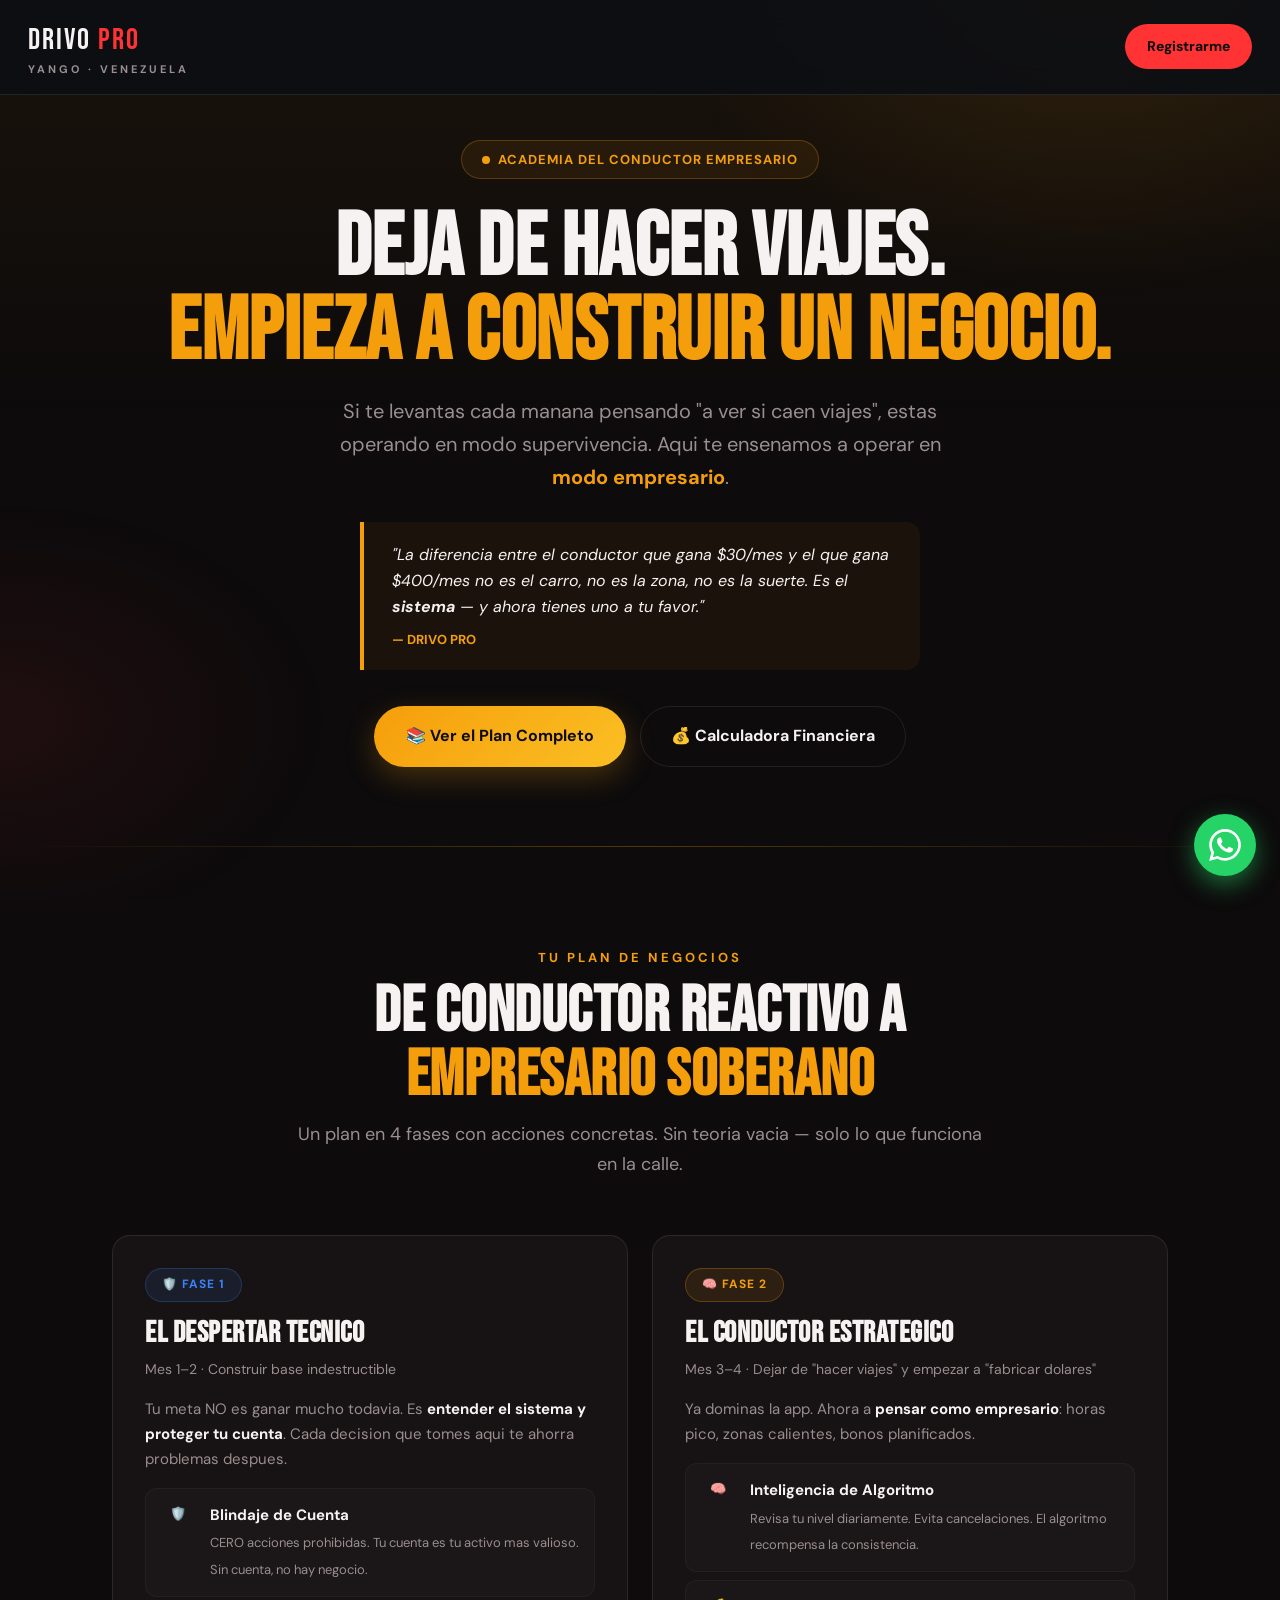
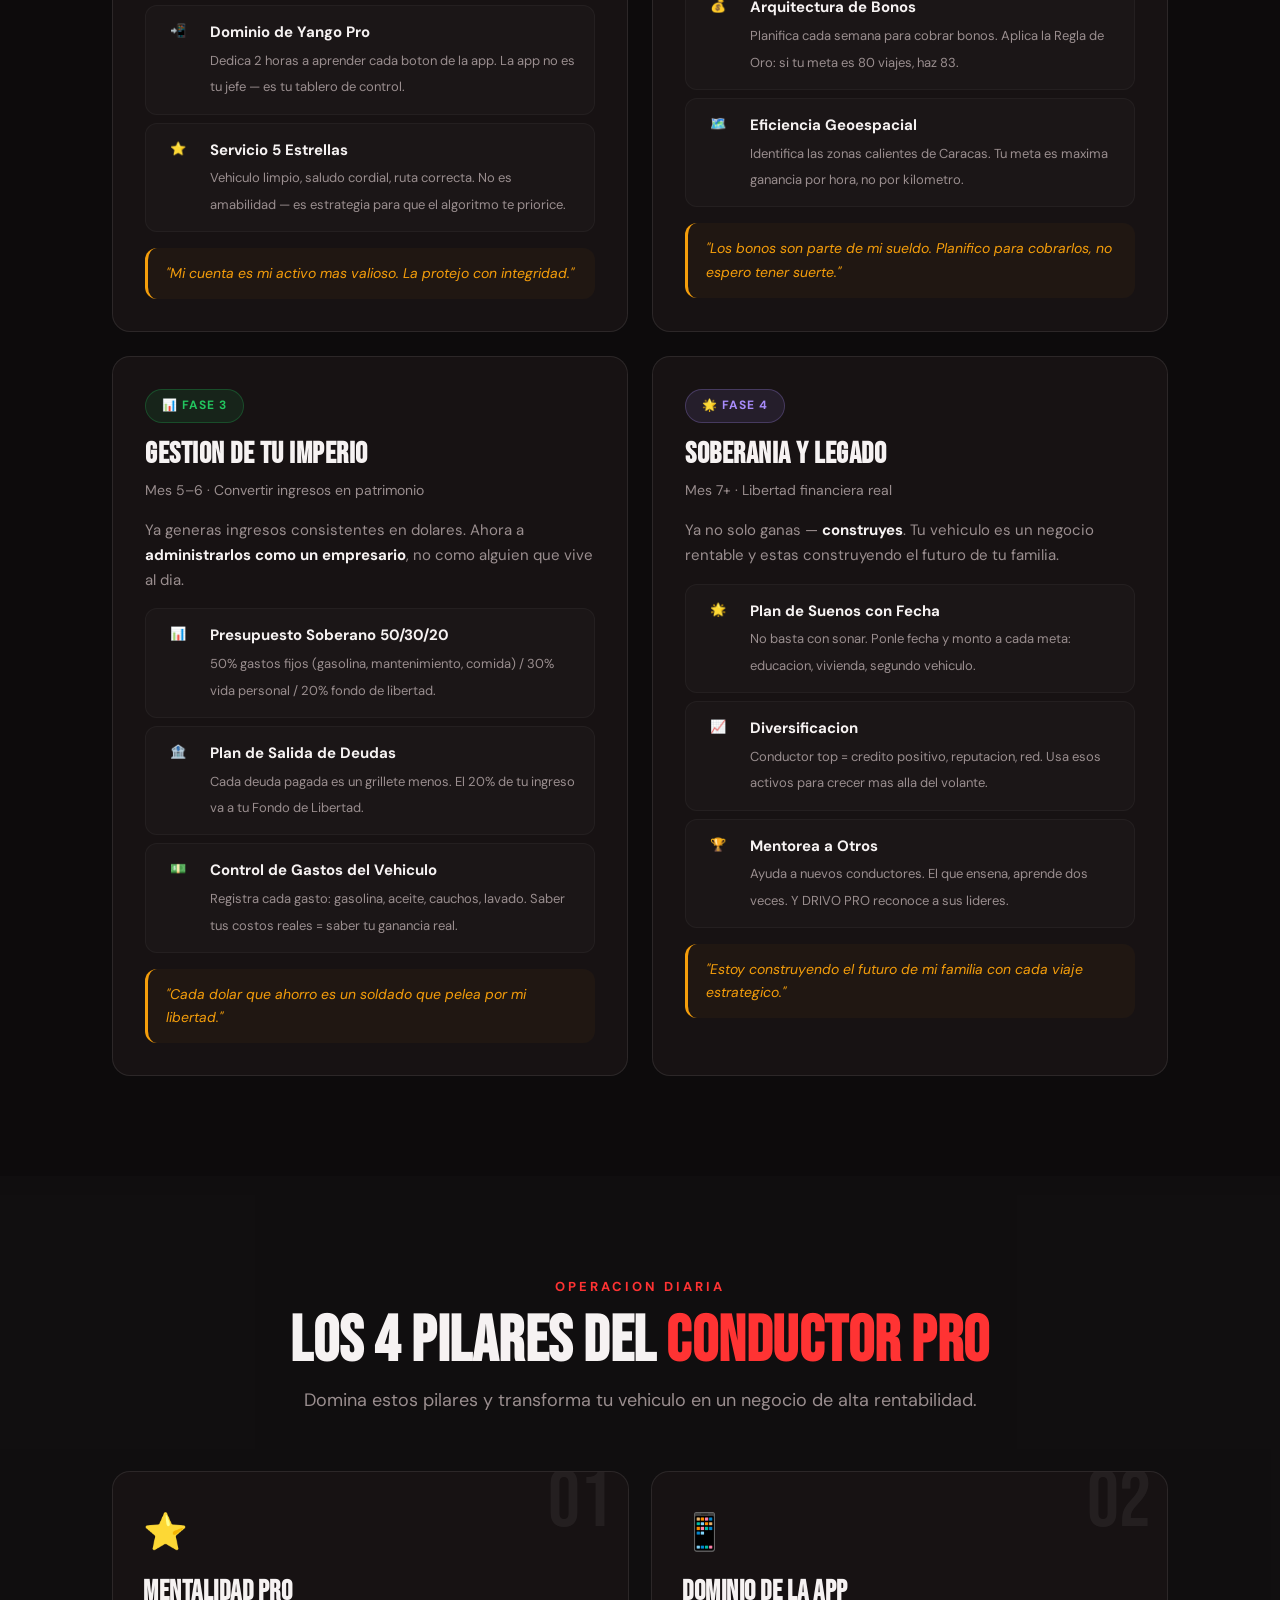
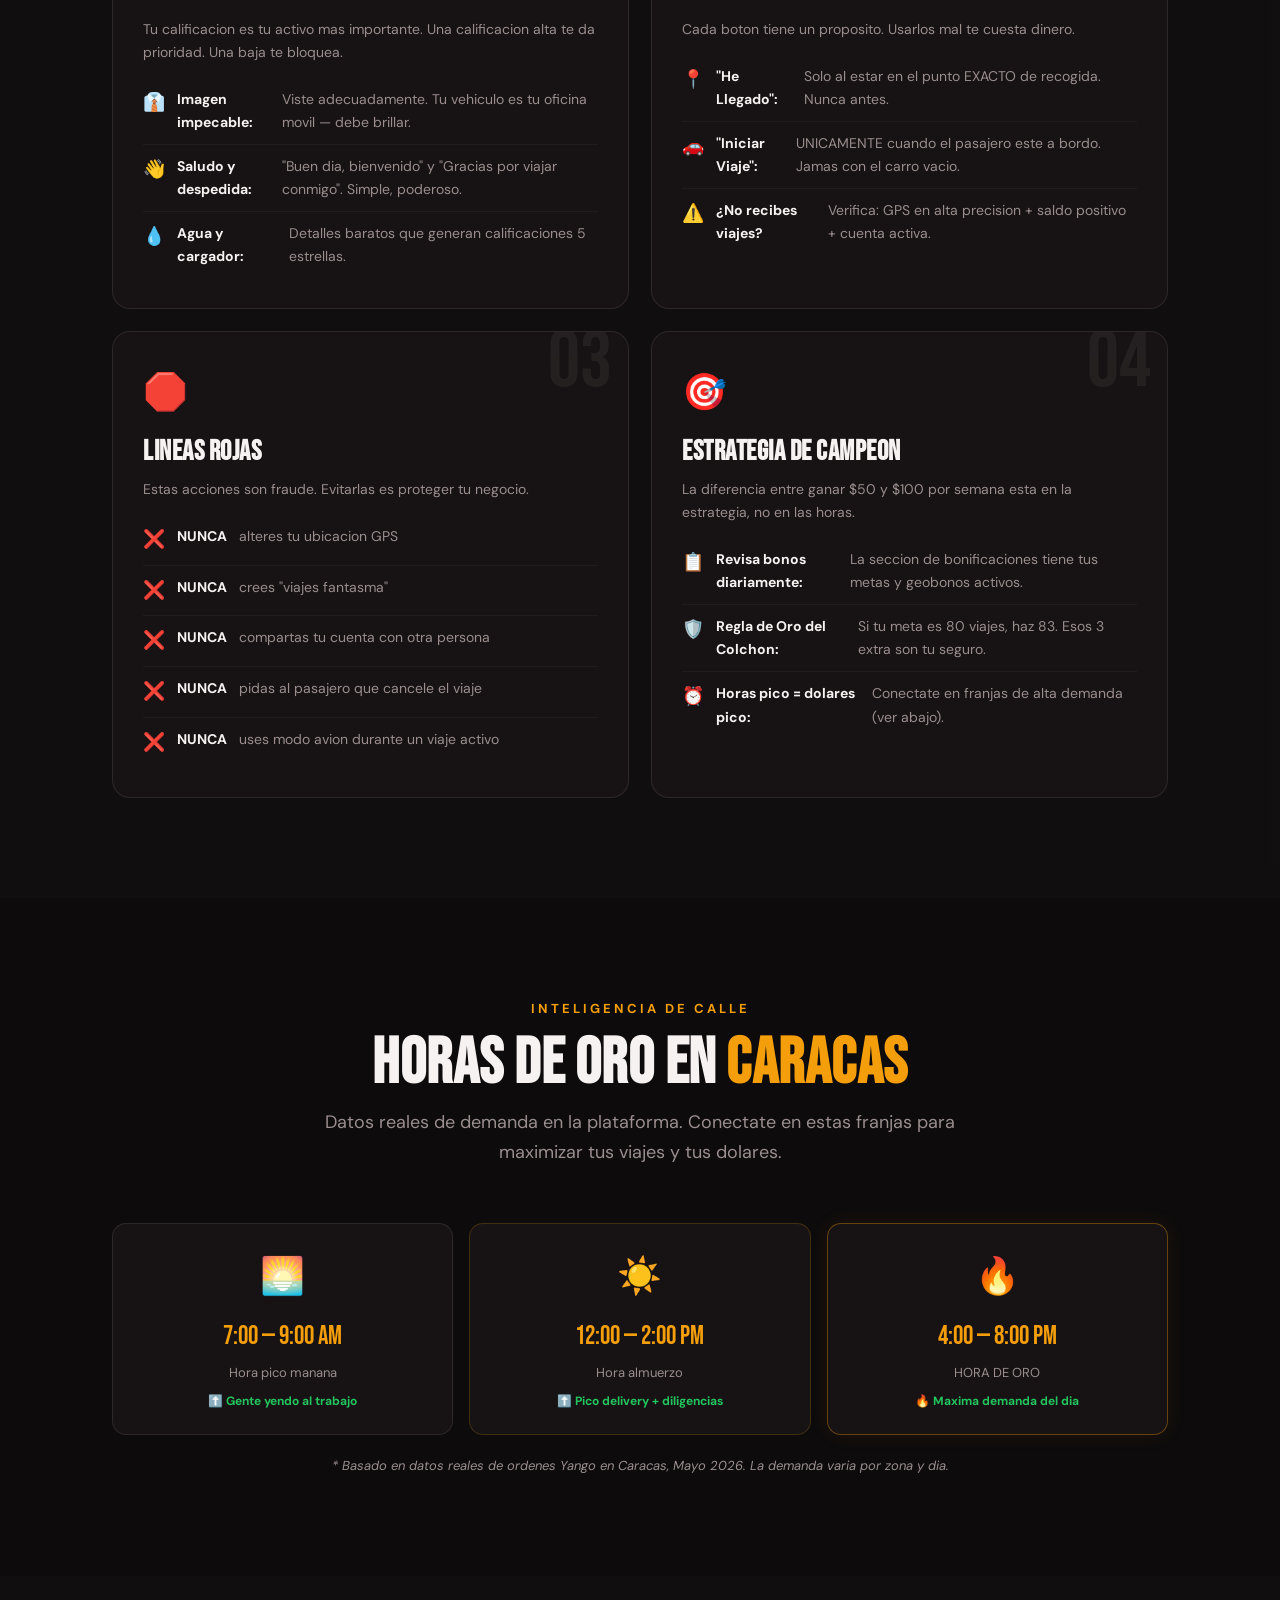
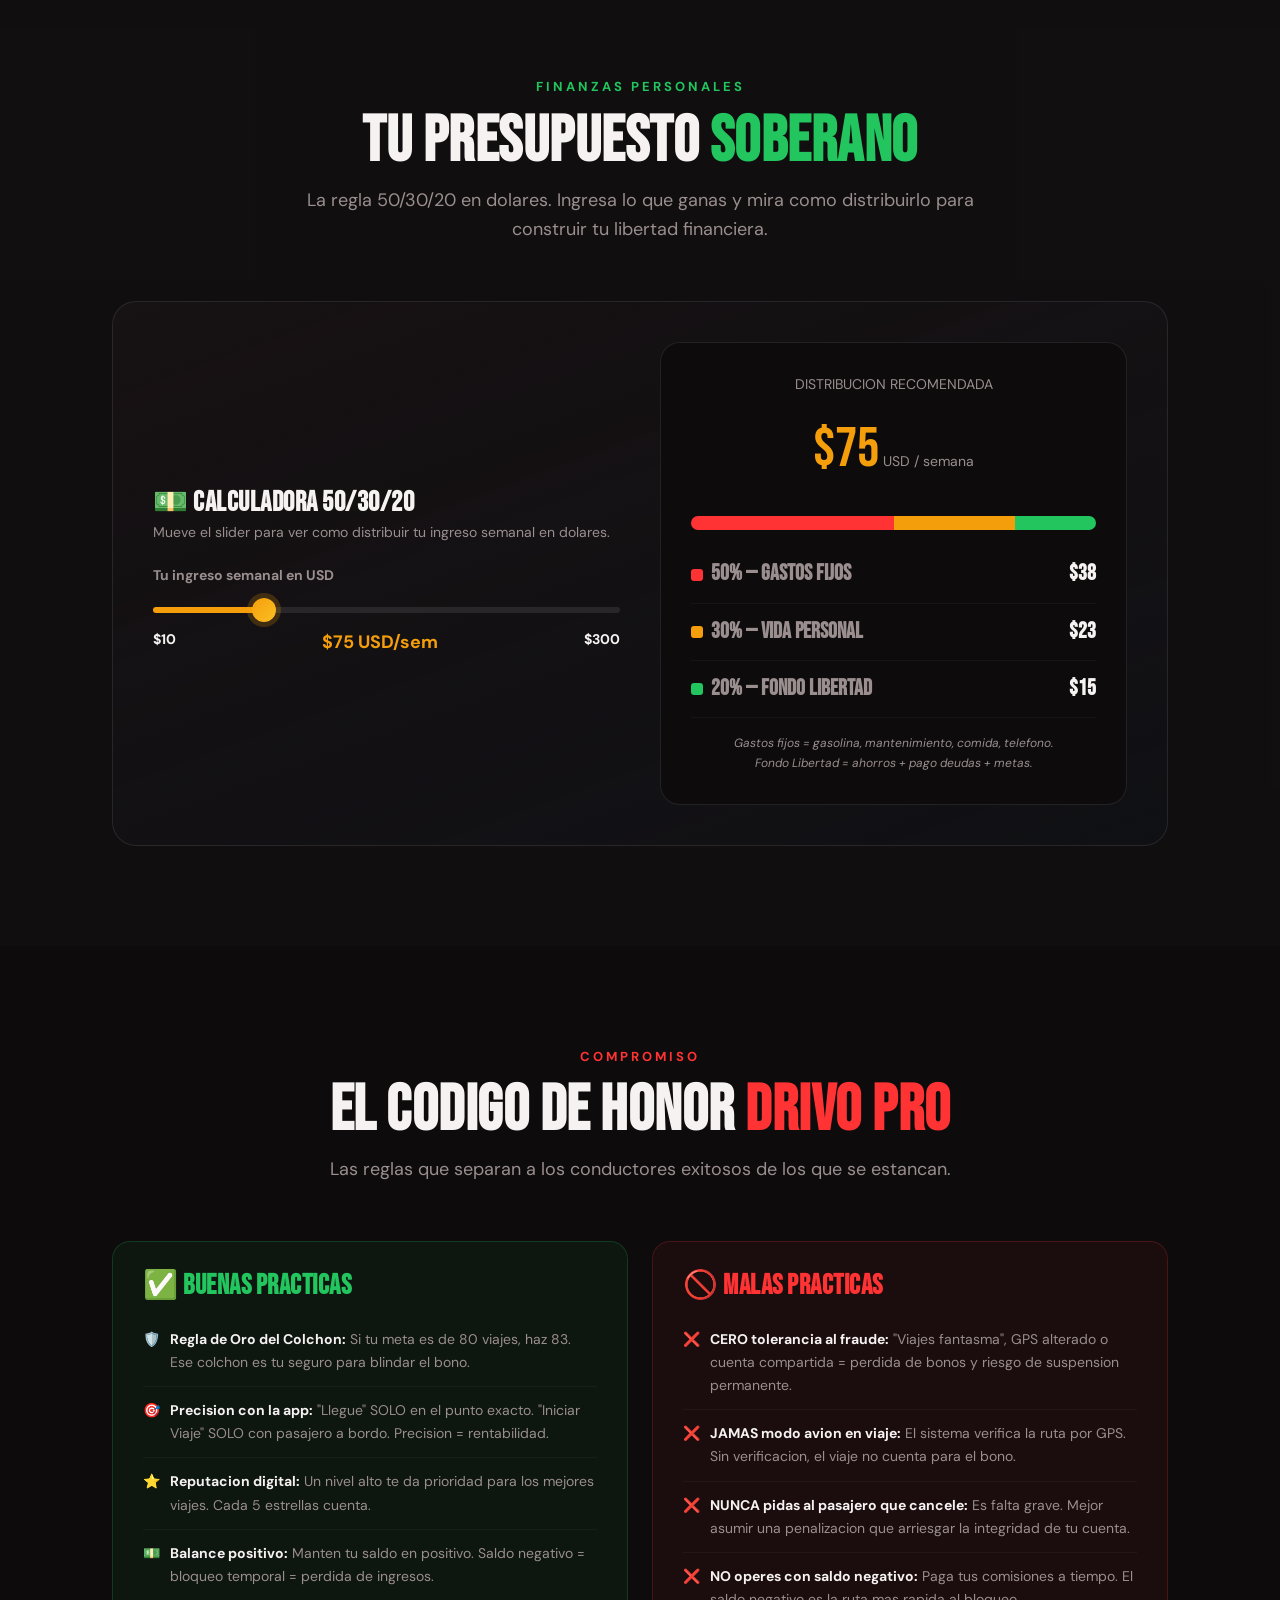
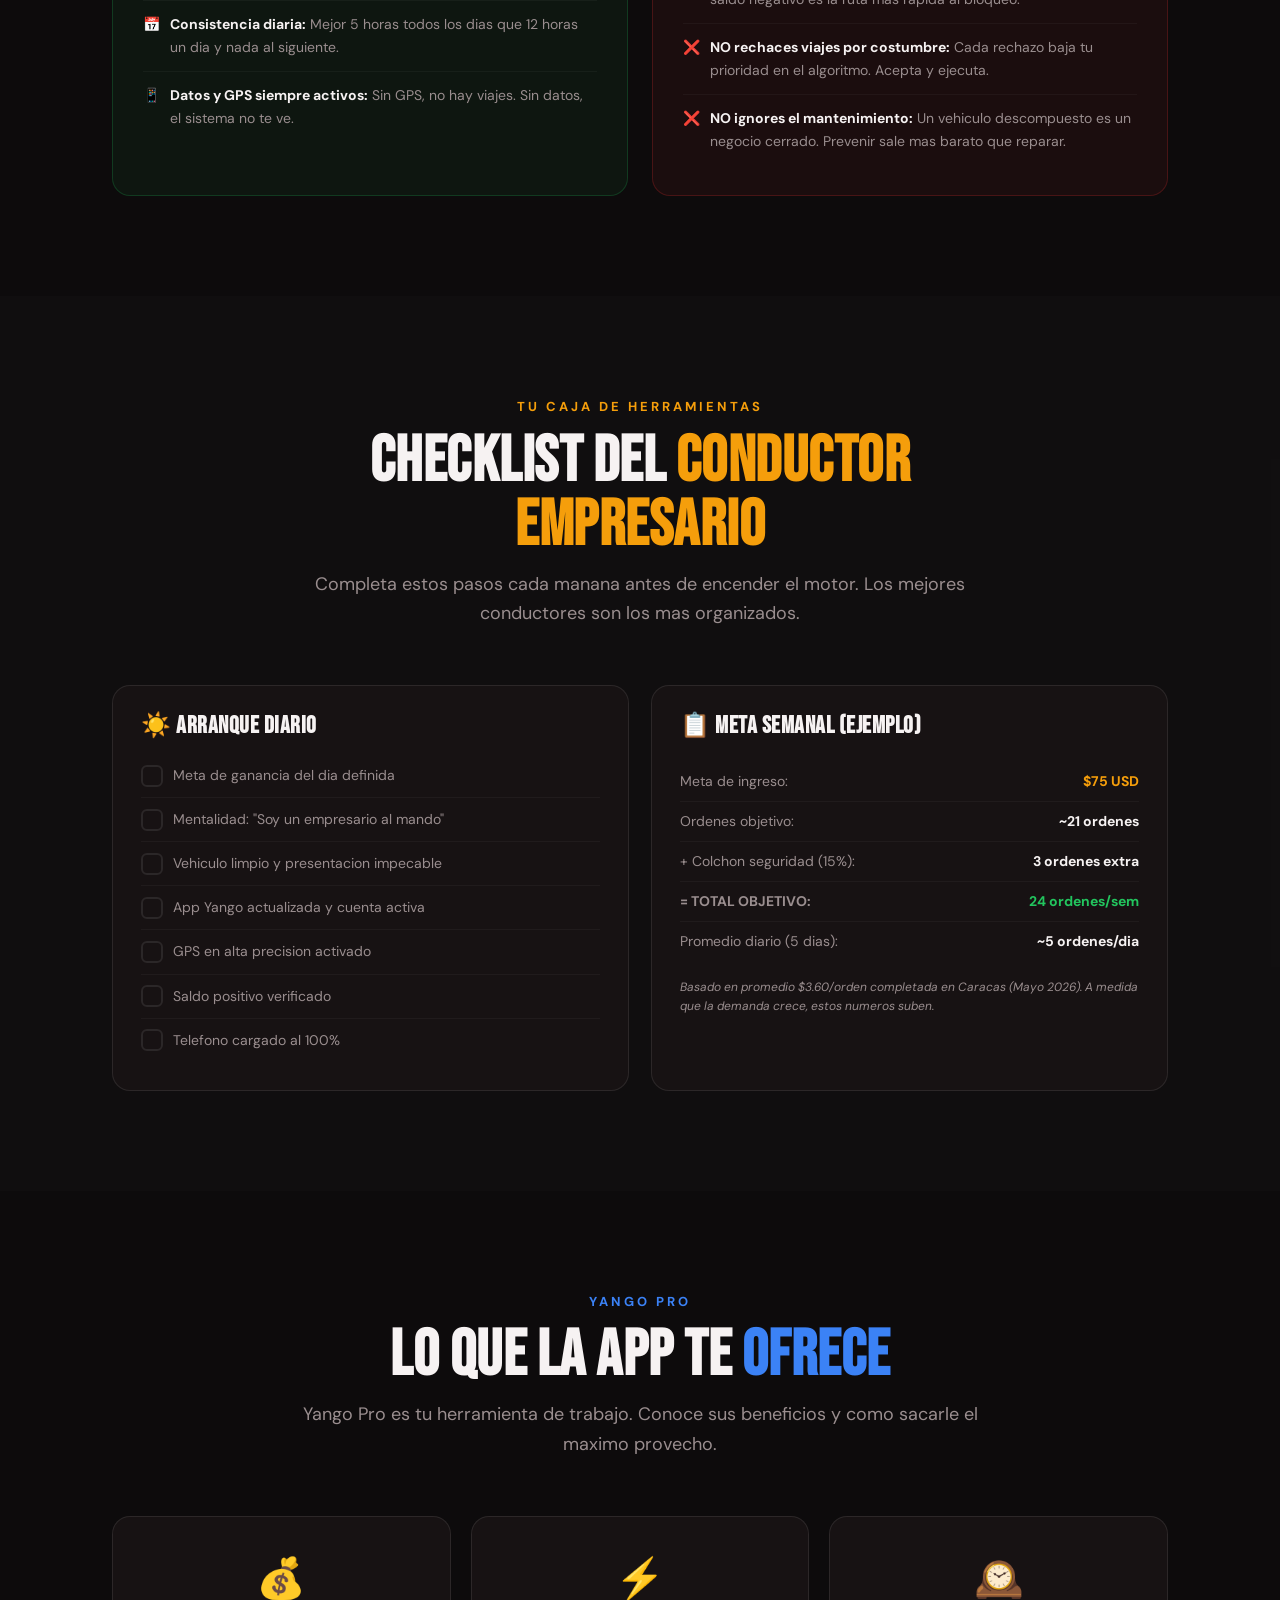
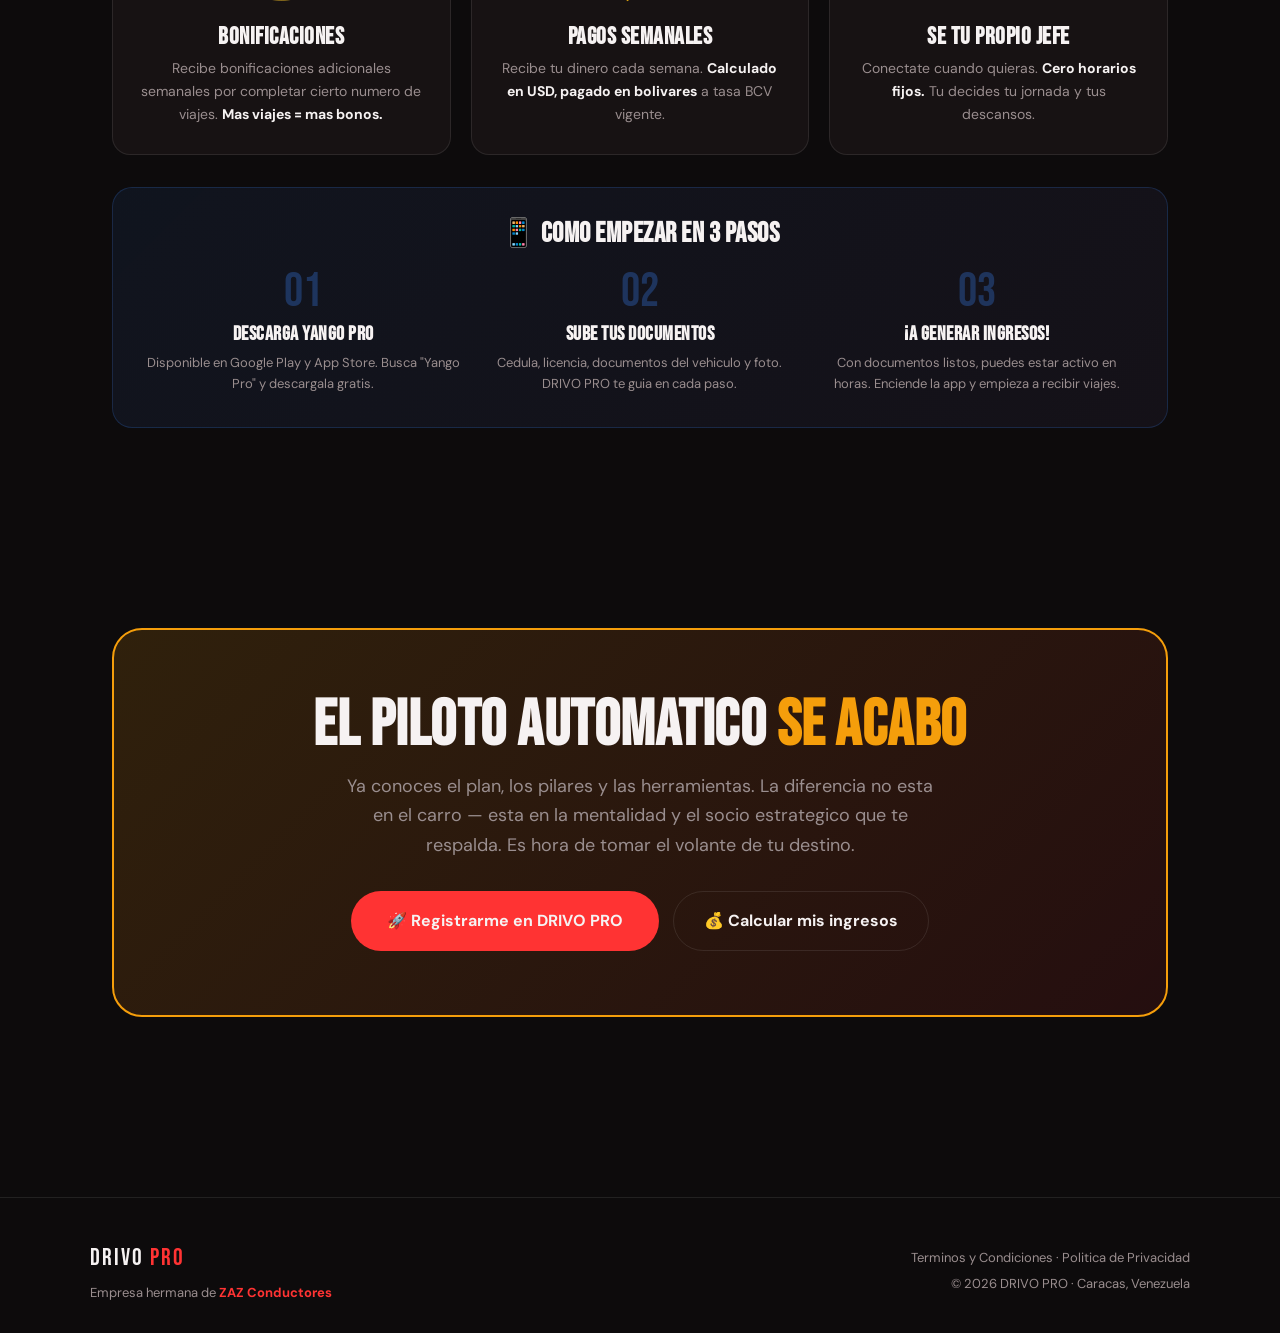
==== academia.html @ b97ba13f "DRIVO PRO — landing + legal + academia Venezuela" ====
<!DOCTYPE html>
<html lang="es-VE">
<head>
<meta charset="UTF-8">
<meta name="viewport" content="width=device-width, initial-scale=1.0">
<title>DRIVO PRO | Academia del Conductor Empresario</title>
<meta name="description" content="Tu plan de negocios como conductor Yango en Caracas. De conductor reactivo a empresario soberano. Tips, estrategia, finanzas y mentalidad PRO en dolares.">
<meta name="keywords" content="ganar mas yango caracas, tips conductor yango, academia drivo pro, conductor empresario venezuela, como ganar dolares manejando">
<meta name="robots" content="index, follow">
<meta name="theme-color" content="#0D0B0C">
<meta name="apple-mobile-web-app-capable" content="yes">

<!-- Open Graph -->
<meta property="og:title" content="Academia DRIVO PRO | De Conductor a Empresario">
<meta property="og:description" content="El plan paso a paso para maximizar tus ingresos en dolares manejando con Yango en Caracas.">
<meta property="og:type" content="article">
<meta property="og:locale" content="es_VE">

<link rel="preconnect" href="https://fonts.googleapis.com">
<link rel="preconnect" href="https://fonts.gstatic.com" crossorigin>
<link href="https://fonts.googleapis.com/css2?family=Bebas+Neue&family=DM+Sans:opsz,wght@9..40,400;9..40,500;9..40,700&display=swap" rel="stylesheet">

<style>
:root{
  --obsidiana:#0D0B0C;
  --obsidiana-2:#171213;
  --obsidiana-3:#1E1A1B;
  --cian:#FF3333;
  --cian-soft:#D81E1E;
  --amarillo:#FF8A3D;
  --verde:#22C55E;
  --azul:#3B82F6;
  --violeta:#A78BFA;
  --oro:#F59E0B;
  --blanco:#F6F2F2;
  --gris:#9A8E8F;
  --gris-line:rgba(255,255,255,.09);
  --radius:18px;
  --shadow:0 20px 60px rgba(0,0,0,.45);
}
*{margin:0;padding:0;box-sizing:border-box}
html{scroll-behavior:smooth}
body{
  font-family:'DM Sans',sans-serif;
  background:var(--obsidiana);
  color:var(--blanco);
  overflow-x:hidden;
  line-height:1.65;
  -webkit-font-smoothing:antialiased;
}
h1,h2,h3,h4,.bebas{font-family:'Bebas Neue',sans-serif;letter-spacing:.5px;line-height:1}
.accent{color:var(--cian)}
.gold{color:var(--oro)}
.green{color:var(--verde)}
.container{max-width:1100px;margin:0 auto;padding:0 22px}

/* Atmosphere */
body::before{
  content:"";position:fixed;inset:0;z-index:-2;
  background:
    radial-gradient(700px 500px at 85% 0%, rgba(245,158,11,.10), transparent 60%),
    radial-gradient(600px 400px at 0% 80%, rgba(255,51,51,.08), transparent 55%);
  pointer-events:none;
}

/* NAV */
nav{
  position:fixed;top:0;left:0;right:0;z-index:50;
  display:flex;align-items:center;justify-content:space-between;
  padding:16px 28px;
  background:rgba(10,14,20,.82);backdrop-filter:blur(14px);
  border-bottom:1px solid var(--gris-line);
}
.logo{font-family:'Bebas Neue';font-size:30px;letter-spacing:2px;text-decoration:none;color:var(--blanco)}
.logo span{color:var(--cian)}
.logo small{font-size:11px;letter-spacing:3px;color:var(--gris);display:block;margin-top:-6px;font-family:'DM Sans';font-weight:700}
.nav-cta{
  background:var(--cian);color:var(--obsidiana);font-weight:700;
  padding:11px 22px;border-radius:50px;text-decoration:none;font-size:14px;
  transition:.25s;
}
.nav-cta:hover{background:var(--blanco);transform:translateY(-2px)}

/* HERO */
.hero-academia{
  min-height:90vh;display:flex;align-items:center;justify-content:center;
  text-align:center;padding:140px 22px 80px;
  background:linear-gradient(180deg,rgba(245,158,11,.06) 0%,transparent 50%);
  position:relative;
}
.hero-academia::after{
  content:"";position:absolute;bottom:0;left:0;right:0;height:1px;
  background:linear-gradient(90deg,transparent,rgba(245,158,11,.3),transparent);
}
.hero-badge{
  display:inline-flex;align-items:center;gap:8px;
  background:rgba(245,158,11,.08);border:1px solid rgba(245,158,11,.25);
  color:var(--oro);padding:8px 20px;border-radius:50px;
  font-size:13px;font-weight:700;letter-spacing:1px;margin-bottom:28px;
}
.hero-badge .dot{width:8px;height:8px;border-radius:50%;background:var(--oro);animation:pulse 2s infinite}
@keyframes pulse{0%,100%{opacity:1}50%{opacity:.4}}
.hero-academia h1{font-size:clamp(48px,7vw,88px);margin-bottom:20px;line-height:.95}
.hero-academia h1 .line2{display:block;color:var(--oro)}
.hero-sub{font-size:20px;color:var(--gris);max-width:640px;margin:0 auto 16px}
.hero-quote{
  max-width:560px;margin:28px auto 36px;padding:20px 28px;
  background:rgba(245,158,11,.06);border-left:4px solid var(--oro);
  border-radius:0 14px 14px 0;text-align:left;
  font-style:italic;color:var(--blanco);font-size:16px;
}
.hero-quote cite{display:block;margin-top:8px;font-style:normal;font-size:13px;color:var(--oro);font-weight:700}
.hero-ctas{display:flex;gap:14px;justify-content:center;flex-wrap:wrap}
.btn-gold{
  background:linear-gradient(135deg,var(--oro),#FBBF24);color:var(--obsidiana);font-weight:700;font-size:16px;
  padding:16px 32px;border-radius:50px;text-decoration:none;
  display:inline-flex;align-items:center;gap:10px;transition:.25s;
  box-shadow:0 10px 30px rgba(245,158,11,.25);
}
.btn-gold:hover{transform:translateY(-3px);box-shadow:0 16px 40px rgba(245,158,11,.4)}
.btn-outline{
  background:transparent;color:var(--blanco);font-weight:700;font-size:16px;
  padding:16px 30px;border-radius:50px;text-decoration:none;
  border:1px solid var(--gris-line);transition:.25s;display:inline-flex;align-items:center;gap:8px;
}
.btn-outline:hover{border-color:var(--oro);color:var(--oro)}

/* SECTIONS */
.pad{padding:100px 0}
.sec-head{text-align:center;max-width:700px;margin:0 auto 56px}
.sec-tag{font-weight:700;letter-spacing:3px;font-size:13px;text-transform:uppercase}
.sec-tag.red{color:var(--cian)}
.sec-tag.gold{color:var(--oro)}
.sec-tag.green{color:var(--verde)}
.sec-tag.blue{color:var(--azul)}
.sec-head h2{font-size:clamp(40px,5vw,64px);margin:12px 0}
.sec-head p{color:var(--gris);font-size:18px}

/* MANIFESTO CARDS */
.manifesto-grid{display:grid;grid-template-columns:1fr 1fr;gap:24px}
.manifesto-card{
  background:var(--obsidiana-2);border:1px solid var(--gris-line);
  border-radius:var(--radius);padding:32px;position:relative;overflow:hidden;
  transition:.3s;
}
.manifesto-card:hover{transform:translateY(-6px);border-color:rgba(245,158,11,.3)}
.manifesto-card.full{grid-column:1/-1}
.mc-phase{
  display:inline-flex;align-items:center;gap:8px;
  padding:6px 16px;border-radius:50px;font-size:12px;font-weight:700;
  letter-spacing:1px;margin-bottom:16px;
}
.mc-phase.p1{background:rgba(59,130,246,.1);color:var(--azul);border:1px solid rgba(59,130,246,.25)}
.mc-phase.p2{background:rgba(245,158,11,.1);color:var(--oro);border:1px solid rgba(245,158,11,.25)}
.mc-phase.p3{background:rgba(34,197,94,.1);color:var(--verde);border:1px solid rgba(34,197,94,.25)}
.mc-phase.p4{background:rgba(167,139,250,.1);color:var(--violeta);border:1px solid rgba(167,139,250,.25)}
.manifesto-card h3{font-size:30px;margin-bottom:10px}
.manifesto-card .mc-months{font-size:14px;color:var(--gris);margin-bottom:16px}
.manifesto-card p{color:var(--gris);font-size:15px;margin-bottom:16px}

/* ACTION ITEMS */
.action-list{list-style:none;padding:0}
.action-item{
  display:flex;gap:14px;align-items:flex-start;
  padding:14px;margin-bottom:8px;
  background:rgba(255,255,255,.02);border:1px solid rgba(255,255,255,.04);
  border-radius:12px;transition:.2s;
}
.action-item:hover{background:rgba(255,255,255,.04);border-color:rgba(255,255,255,.08)}
.action-icon{font-size:24px;flex-shrink:0;width:36px;text-align:center}
.action-item strong{color:var(--blanco);display:block;font-size:15px;margin-bottom:2px}
.action-item span{color:var(--gris);font-size:13px}
.action-quote{
  margin-top:16px;padding:14px 18px;border-radius:12px;
  background:rgba(245,158,11,.04);border-left:3px solid var(--oro);
  font-style:italic;font-size:14px;color:var(--oro);
}

/* PILARES */
.pilares-grid{display:grid;grid-template-columns:repeat(2,1fr);gap:22px}
.pilar-card{
  background:var(--obsidiana-2);border:1px solid var(--gris-line);
  border-radius:var(--radius);padding:30px;transition:.3s;position:relative;overflow:hidden;
}
.pilar-card:hover{transform:translateY(-5px)}
.pilar-card.pilar-1:hover{border-color:rgba(255,51,51,.4)}
.pilar-card.pilar-2:hover{border-color:rgba(59,130,246,.4)}
.pilar-card.pilar-3:hover{border-color:rgba(255,51,51,.6)}
.pilar-card.pilar-4:hover{border-color:rgba(245,158,11,.4)}
.pilar-num{
  font-family:'Bebas Neue';font-size:80px;position:absolute;top:-10px;right:16px;
  opacity:.06;line-height:1;
}
.pilar-icon{font-size:36px;margin-bottom:16px}
.pilar-card h3{font-size:28px;margin-bottom:12px}
.pilar-card p{color:var(--gris);font-size:14px;margin-bottom:14px}

/* TIPS */
.tip-list{list-style:none;padding:0}
.tip-item{
  display:flex;gap:12px;align-items:flex-start;padding:10px 0;
  border-bottom:1px solid rgba(255,255,255,.04);font-size:14px;color:var(--gris);
}
.tip-item:last-child{border-bottom:none}
.tip-item .tip-icon{flex-shrink:0;font-size:18px}
.tip-item strong{color:var(--blanco)}

/* HONOR CODE */
.honor-grid{display:grid;grid-template-columns:1fr 1fr;gap:24px}
.honor-card{
  border-radius:var(--radius);padding:30px;
}
.honor-card.good{background:rgba(34,197,94,.06);border:1px solid rgba(34,197,94,.2)}
.honor-card.bad{background:rgba(255,51,51,.06);border:1px solid rgba(255,51,51,.2)}
.honor-card h3{font-size:28px;margin-bottom:16px}
.honor-list{list-style:none;padding:0}
.honor-list li{
  padding:12px 0;border-bottom:1px solid rgba(255,255,255,.04);
  font-size:14px;color:var(--gris);display:flex;gap:10px;align-items:flex-start;
}
.honor-list li:last-child{border-bottom:none}
.honor-list li strong{color:var(--blanco)}

/* HOURS TABLE */
.hours-grid{display:grid;grid-template-columns:repeat(3,1fr);gap:16px;margin-top:28px}
.hour-card{
  background:var(--obsidiana-2);border:1px solid var(--gris-line);
  border-radius:14px;padding:22px;text-align:center;transition:.3s;
}
.hour-card:hover{border-color:rgba(245,158,11,.3);transform:translateY(-4px)}
.hour-card .hc-emoji{font-size:36px;margin-bottom:10px}
.hour-card .hc-time{font-family:'Bebas Neue';font-size:26px;color:var(--oro)}
.hour-card .hc-label{font-size:13px;color:var(--gris);margin-top:4px}
.hour-card .hc-demand{font-size:12px;color:var(--verde);font-weight:700;margin-top:8px}

/* FINANCE CALC */
.finance-wrap{
  background:linear-gradient(160deg,var(--obsidiana-2),rgba(17,23,34,.3));
  border:1px solid var(--gris-line);border-radius:24px;padding:40px;
  display:grid;grid-template-columns:1fr 1fr;gap:40px;align-items:center;
}
.finance-input label{display:block;font-size:14px;color:var(--gris);margin:18px 0 8px;font-weight:700}
.finance-input input[type=range]{
  -webkit-appearance:none;width:100%;height:6px;border-radius:5px;
  background:var(--gris-line);outline:none;
}
.finance-input input[type=range]::-webkit-slider-thumb{
  -webkit-appearance:none;width:24px;height:24px;border-radius:50%;
  background:linear-gradient(135deg,var(--oro),#FBBF24);cursor:pointer;
  box-shadow:0 0 0 5px rgba(245,158,11,.2);
}
.range-row{display:flex;justify-content:space-between;font-size:14px;color:var(--blanco);font-weight:700;margin-top:6px}

.budget-result{background:var(--obsidiana);border:1px solid var(--gris-line);border-radius:20px;padding:30px}
.budget-bar{
  height:14px;border-radius:7px;overflow:hidden;display:flex;margin:20px 0 16px;
}
.budget-bar .b-fijos{background:var(--cian);width:50%}
.budget-bar .b-vida{background:var(--oro);width:30%}
.budget-bar .b-libertad{background:var(--verde);width:20%}
.budget-row{display:flex;justify-content:space-between;align-items:center;padding:10px 0;border-bottom:1px solid rgba(255,255,255,.04);font-size:14px}
.budget-row:last-child{border-bottom:none}
.budget-dot{width:12px;height:12px;border-radius:3px;flex-shrink:0}
.budget-row span:last-child{font-weight:700;color:var(--blanco);font-family:'Bebas Neue';font-size:22px}

/* CHECKLIST */
.checklist-card{
  background:var(--obsidiana-2);border:1px solid var(--gris-line);
  border-radius:var(--radius);padding:28px;
}
.checklist-card h3{font-size:24px;margin-bottom:16px}
.check-item{
  display:flex;gap:10px;align-items:center;padding:10px 0;
  border-bottom:1px solid rgba(255,255,255,.04);font-size:14px;color:var(--gris);
}
.check-item:last-child{border-bottom:none}
.check-box{
  width:22px;height:22px;border-radius:6px;flex-shrink:0;
  border:2px solid var(--gris-line);display:grid;place-items:center;
  font-size:12px;color:transparent;transition:.2s;cursor:pointer;
}
.check-box.checked{background:var(--verde);border-color:var(--verde);color:var(--obsidiana)}

/* CTA FINAL */
.final-cta{
  background:linear-gradient(135deg,rgba(245,158,11,.15),rgba(255,51,51,.10));
  border:2px solid var(--oro);
  border-radius:30px;padding:64px 40px;text-align:center;position:relative;overflow:hidden;
}
.final-cta h2{font-size:clamp(42px,5vw,68px);margin-bottom:14px}
.final-cta p{font-size:18px;color:var(--gris);margin-bottom:30px;max-width:600px;margin-left:auto;margin-right:auto}
.final-ctas{display:flex;gap:14px;justify-content:center;flex-wrap:wrap}
.btn-red{
  background:var(--cian);color:var(--blanco);font-weight:700;font-size:16px;
  padding:16px 36px;border-radius:50px;text-decoration:none;
  display:inline-flex;align-items:center;gap:10px;transition:.25s;
}
.btn-red:hover{transform:translateY(-3px);box-shadow:0 12px 30px rgba(255,51,51,.4)}

/* FOOTER */
footer{padding:40px 22px 30px;border-top:1px solid var(--gris-line);margin-top:80px}
.foot-grid{max-width:1100px;margin:0 auto;display:flex;justify-content:space-between;align-items:center;flex-wrap:wrap;gap:16px}
footer .logo{font-size:24px}
footer p{color:var(--gris);font-size:13px}

/* RESPONSIVE */
@media(max-width:900px){
  .manifesto-grid,.pilares-grid,.honor-grid,.finance-wrap{grid-template-columns:1fr}
  .hours-grid{grid-template-columns:1fr 1fr}
  nav{padding:14px 16px}
}
@media(max-width:560px){
  .hours-grid{grid-template-columns:1fr}
  .hero-ctas{flex-direction:column;align-items:center}
  .logo small{display:none}
}
</style>
</head>
<body>

<!-- NAV -->
<nav>
  <a href="index.html" class="logo">DRIVO<span> PRO</span><small>YANGO &middot; VENEZUELA</small></a>
  <a href="index.html#registro" class="nav-cta">Registrarme</a>
</nav>

<!-- ═══════════════════════════════════════════════
     HERO — El Manifiesto
════════════════════════════════════════════════ -->
<header class="hero-academia">
  <div>
    <div class="hero-badge"><span class="dot"></span> ACADEMIA DEL CONDUCTOR EMPRESARIO</div>
    <h1>DEJA DE HACER VIAJES.<span class="line2">EMPIEZA A CONSTRUIR UN NEGOCIO.</span></h1>
    <p class="hero-sub">Si te levantas cada manana pensando "a ver si caen viajes", estas operando en modo supervivencia. Aqui te ensenamos a operar en <strong style="color:var(--oro)">modo empresario</strong>.</p>
    <div class="hero-quote">
      "La diferencia entre el conductor que gana $30/mes y el que gana $400/mes no es el carro, no es la zona, no es la suerte. Es el <strong>sistema</strong> &mdash; y ahora tienes uno a tu favor."
      <cite>&mdash; DRIVO PRO</cite>
    </div>
    <div class="hero-ctas">
      <a href="#fases" class="btn-gold">&#x1F4DA; Ver el Plan Completo</a>
      <a href="#finanzas" class="btn-outline">&#x1F4B0; Calculadora Financiera</a>
    </div>
  </div>
</header>

<!-- ═══════════════════════════════════════════════
     LAS 4 FASES — Roadmap del Conductor
════════════════════════════════════════════════ -->
<section class="pad" id="fases">
  <div class="container">
    <div class="sec-head">
      <div class="sec-tag gold">TU PLAN DE NEGOCIOS</div>
      <h2>De Conductor Reactivo a <span class="gold">Empresario Soberano</span></h2>
      <p>Un plan en 4 fases con acciones concretas. Sin teoria vacia &mdash; solo lo que funciona en la calle.</p>
    </div>

    <div class="manifesto-grid">

      <!-- FASE 1 -->
      <div class="manifesto-card">
        <span class="mc-phase p1">&#x1F6E1;&#xFE0F; FASE 1</span>
        <h3>El Despertar Tecnico</h3>
        <div class="mc-months">Mes 1&ndash;2 &middot; Construir base indestructible</div>
        <p>Tu meta NO es ganar mucho todavia. Es <strong style="color:var(--blanco)">entender el sistema y proteger tu cuenta</strong>. Cada decision que tomes aqui te ahorra problemas despues.</p>
        <ul class="action-list">
          <li class="action-item"><span class="action-icon">&#x1F6E1;&#xFE0F;</span><div><strong>Blindaje de Cuenta</strong><span>CERO acciones prohibidas. Tu cuenta es tu activo mas valioso. Sin cuenta, no hay negocio.</span></div></li>
          <li class="action-item"><span class="action-icon">&#x1F4F2;</span><div><strong>Dominio de Yango Pro</strong><span>Dedica 2 horas a aprender cada boton de la app. La app no es tu jefe &mdash; es tu tablero de control.</span></div></li>
          <li class="action-item"><span class="action-icon">&#x2B50;</span><div><strong>Servicio 5 Estrellas</strong><span>Vehiculo limpio, saludo cordial, ruta correcta. No es amabilidad &mdash; es estrategia para que el algoritmo te priorice.</span></div></li>
        </ul>
        <div class="action-quote">"Mi cuenta es mi activo mas valioso. La protejo con integridad."</div>
      </div>

      <!-- FASE 2 -->
      <div class="manifesto-card">
        <span class="mc-phase p2">&#x1F9E0; FASE 2</span>
        <h3>El Conductor Estrategico</h3>
        <div class="mc-months">Mes 3&ndash;4 &middot; Dejar de "hacer viajes" y empezar a "fabricar dolares"</div>
        <p>Ya dominas la app. Ahora a <strong style="color:var(--blanco)">pensar como empresario</strong>: horas pico, zonas calientes, bonos planificados.</p>
        <ul class="action-list">
          <li class="action-item"><span class="action-icon">&#x1F9E0;</span><div><strong>Inteligencia de Algoritmo</strong><span>Revisa tu nivel diariamente. Evita cancelaciones. El algoritmo recompensa la consistencia.</span></div></li>
          <li class="action-item"><span class="action-icon">&#x1F4B0;</span><div><strong>Arquitectura de Bonos</strong><span>Planifica cada semana para cobrar bonos. Aplica la Regla de Oro: si tu meta es 80 viajes, haz 83.</span></div></li>
          <li class="action-item"><span class="action-icon">&#x1F5FA;&#xFE0F;</span><div><strong>Eficiencia Geoespacial</strong><span>Identifica las zonas calientes de Caracas. Tu meta es maxima ganancia por hora, no por kilometro.</span></div></li>
        </ul>
        <div class="action-quote">"Los bonos son parte de mi sueldo. Planifico para cobrarlos, no espero tener suerte."</div>
      </div>

      <!-- FASE 3 -->
      <div class="manifesto-card">
        <span class="mc-phase p3">&#x1F4CA; FASE 3</span>
        <h3>Gestion de tu Imperio</h3>
        <div class="mc-months">Mes 5&ndash;6 &middot; Convertir ingresos en patrimonio</div>
        <p>Ya generas ingresos consistentes en dolares. Ahora a <strong style="color:var(--blanco)">administrarlos como un empresario</strong>, no como alguien que vive al dia.</p>
        <ul class="action-list">
          <li class="action-item"><span class="action-icon">&#x1F4CA;</span><div><strong>Presupuesto Soberano 50/30/20</strong><span>50% gastos fijos (gasolina, mantenimiento, comida) / 30% vida personal / 20% fondo de libertad.</span></div></li>
          <li class="action-item"><span class="action-icon">&#x1F3E6;</span><div><strong>Plan de Salida de Deudas</strong><span>Cada deuda pagada es un grillete menos. El 20% de tu ingreso va a tu Fondo de Libertad.</span></div></li>
          <li class="action-item"><span class="action-icon">&#x1F4B5;</span><div><strong>Control de Gastos del Vehiculo</strong><span>Registra cada gasto: gasolina, aceite, cauchos, lavado. Saber tus costos reales = saber tu ganancia real.</span></div></li>
        </ul>
        <div class="action-quote">"Cada dolar que ahorro es un soldado que pelea por mi libertad."</div>
      </div>

      <!-- FASE 4 -->
      <div class="manifesto-card">
        <span class="mc-phase p4">&#x1F31F; FASE 4</span>
        <h3>Soberania y Legado</h3>
        <div class="mc-months">Mes 7+ &middot; Libertad financiera real</div>
        <p>Ya no solo ganas &mdash; <strong style="color:var(--blanco)">construyes</strong>. Tu vehiculo es un negocio rentable y estas construyendo el futuro de tu familia.</p>
        <ul class="action-list">
          <li class="action-item"><span class="action-icon">&#x1F31F;</span><div><strong>Plan de Suenos con Fecha</strong><span>No basta con sonar. Ponle fecha y monto a cada meta: educacion, vivienda, segundo vehiculo.</span></div></li>
          <li class="action-item"><span class="action-icon">&#x1F4C8;</span><div><strong>Diversificacion</strong><span>Conductor top = credito positivo, reputacion, red. Usa esos activos para crecer mas alla del volante.</span></div></li>
          <li class="action-item"><span class="action-icon">&#x1F3C6;</span><div><strong>Mentorea a Otros</strong><span>Ayuda a nuevos conductores. El que ensena, aprende dos veces. Y DRIVO PRO reconoce a sus lideres.</span></div></li>
        </ul>
        <div class="action-quote">"Estoy construyendo el futuro de mi familia con cada viaje estrategico."</div>
      </div>

    </div>
  </div>
</section>

<!-- ═══════════════════════════════════════════════
     LOS 4 PILARES — Operacion Diaria
════════════════════════════════════════════════ -->
<section class="pad" style="background:rgba(255,255,255,.015)">
  <div class="container">
    <div class="sec-head">
      <div class="sec-tag red">OPERACION DIARIA</div>
      <h2>Los 4 Pilares del <span class="accent">Conductor PRO</span></h2>
      <p>Domina estos pilares y transforma tu vehiculo en un negocio de alta rentabilidad.</p>
    </div>

    <div class="pilares-grid">

      <!-- PILAR 1 -->
      <div class="pilar-card pilar-1">
        <div class="pilar-num">01</div>
        <div class="pilar-icon">&#x2B50;</div>
        <h3>Mentalidad PRO</h3>
        <p>Tu calificacion es tu activo mas importante. Una calificacion alta te da prioridad. Una baja te bloquea.</p>
        <ul class="tip-list">
          <li class="tip-item"><span class="tip-icon">&#x1F454;</span><strong>Imagen impecable:</strong> Viste adecuadamente. Tu vehiculo es tu oficina movil &mdash; debe brillar.</li>
          <li class="tip-item"><span class="tip-icon">&#x1F44B;</span><strong>Saludo y despedida:</strong> "Buen dia, bienvenido" y "Gracias por viajar conmigo". Simple, poderoso.</li>
          <li class="tip-item"><span class="tip-icon">&#x1F4A7;</span><strong>Agua y cargador:</strong> Detalles baratos que generan calificaciones 5 estrellas.</li>
        </ul>
      </div>

      <!-- PILAR 2 -->
      <div class="pilar-card pilar-2">
        <div class="pilar-num">02</div>
        <div class="pilar-icon">&#x1F4F1;</div>
        <h3>Dominio de la App</h3>
        <p>Cada boton tiene un proposito. Usarlos mal te cuesta dinero.</p>
        <ul class="tip-list">
          <li class="tip-item"><span class="tip-icon">&#x1F4CD;</span><strong>"He Llegado":</strong> Solo al estar en el punto EXACTO de recogida. Nunca antes.</li>
          <li class="tip-item"><span class="tip-icon">&#x1F697;</span><strong>"Iniciar Viaje":</strong> UNICAMENTE cuando el pasajero este a bordo. Jamas con el carro vacio.</li>
          <li class="tip-item"><span class="tip-icon">&#x26A0;&#xFE0F;</span><strong>&#191;No recibes viajes?</strong> Verifica: GPS en alta precision + saldo positivo + cuenta activa.</li>
        </ul>
      </div>

      <!-- PILAR 3 -->
      <div class="pilar-card pilar-3">
        <div class="pilar-num">03</div>
        <div class="pilar-icon">&#x1F6D1;</div>
        <h3>Lineas Rojas</h3>
        <p>Estas acciones son fraude. Evitarlas es proteger tu negocio.</p>
        <ul class="tip-list">
          <li class="tip-item"><span class="tip-icon">&#x274C;</span><strong>NUNCA</strong> alteres tu ubicacion GPS</li>
          <li class="tip-item"><span class="tip-icon">&#x274C;</span><strong>NUNCA</strong> crees "viajes fantasma"</li>
          <li class="tip-item"><span class="tip-icon">&#x274C;</span><strong>NUNCA</strong> compartas tu cuenta con otra persona</li>
          <li class="tip-item"><span class="tip-icon">&#x274C;</span><strong>NUNCA</strong> pidas al pasajero que cancele el viaje</li>
          <li class="tip-item"><span class="tip-icon">&#x274C;</span><strong>NUNCA</strong> uses modo avion durante un viaje activo</li>
        </ul>
      </div>

      <!-- PILAR 4 -->
      <div class="pilar-card pilar-4">
        <div class="pilar-num">04</div>
        <div class="pilar-icon">&#x1F3AF;</div>
        <h3>Estrategia de Campeon</h3>
        <p>La diferencia entre ganar $50 y $100 por semana esta en la estrategia, no en las horas.</p>
        <ul class="tip-list">
          <li class="tip-item"><span class="tip-icon">&#x1F4CB;</span><strong>Revisa bonos diariamente:</strong> La seccion de bonificaciones tiene tus metas y geobonos activos.</li>
          <li class="tip-item"><span class="tip-icon">&#x1F6E1;&#xFE0F;</span><strong>Regla de Oro del Colchon:</strong> Si tu meta es 80 viajes, haz 83. Esos 3 extra son tu seguro.</li>
          <li class="tip-item"><span class="tip-icon">&#x23F0;</span><strong>Horas pico = dolares pico:</strong> Conectate en franjas de alta demanda (ver abajo).</li>
        </ul>
      </div>

    </div>
  </div>
</section>

<!-- ═══════════════════════════════════════════════
     HORAS DE ORO EN CARACAS
════════════════════════════════════════════════ -->
<section class="pad">
  <div class="container">
    <div class="sec-head">
      <div class="sec-tag gold">INTELIGENCIA DE CALLE</div>
      <h2>Horas de Oro en <span class="gold">Caracas</span></h2>
      <p>Datos reales de demanda en la plataforma. Conectate en estas franjas para maximizar tus viajes y tus dolares.</p>
    </div>
    <div class="hours-grid">
      <div class="hour-card">
        <div class="hc-emoji">&#x1F305;</div>
        <div class="hc-time">7:00 &mdash; 9:00 AM</div>
        <div class="hc-label">Hora pico manana</div>
        <div class="hc-demand">&#x2B06;&#xFE0F; Gente yendo al trabajo</div>
      </div>
      <div class="hour-card" style="border-color:rgba(245,158,11,.2)">
        <div class="hc-emoji">&#x2600;&#xFE0F;</div>
        <div class="hc-time">12:00 &mdash; 2:00 PM</div>
        <div class="hc-label">Hora almuerzo</div>
        <div class="hc-demand">&#x2B06;&#xFE0F; Pico delivery + diligencias</div>
      </div>
      <div class="hour-card" style="border-color:rgba(245,158,11,.35);box-shadow:0 0 20px rgba(245,158,11,.08)">
        <div class="hc-emoji">&#x1F525;</div>
        <div class="hc-time">4:00 &mdash; 8:00 PM</div>
        <div class="hc-label">HORA DE ORO</div>
        <div class="hc-demand">&#x1F525; Maxima demanda del dia</div>
      </div>
    </div>
    <p style="text-align:center;color:var(--gris);font-size:13px;margin-top:20px;font-style:italic">* Basado en datos reales de ordenes Yango en Caracas, Mayo 2026. La demanda varia por zona y dia.</p>
  </div>
</section>

<!-- ═══════════════════════════════════════════════
     CALCULADORA FINANCIERA — Presupuesto Soberano
════════════════════════════════════════════════ -->
<section class="pad" id="finanzas" style="background:rgba(255,255,255,.015)">
  <div class="container">
    <div class="sec-head">
      <div class="sec-tag green">FINANZAS PERSONALES</div>
      <h2>Tu Presupuesto <span class="green">Soberano</span></h2>
      <p>La regla 50/30/20 en dolares. Ingresa lo que ganas y mira como distribuirlo para construir tu libertad financiera.</p>
    </div>
    <div class="finance-wrap">
      <div class="finance-input">
        <h3 style="font-size:28px;margin-bottom:4px">&#x1F4B5; Calculadora 50/30/20</h3>
        <p style="color:var(--gris);font-size:14px;margin-bottom:20px">Mueve el slider para ver como distribuir tu ingreso semanal en dolares.</p>

        <label>Tu ingreso semanal en USD</label>
        <input type="range" id="ingresoSlider" min="10" max="300" value="75" oninput="calcBudget()">
        <div class="range-row"><span>$10</span><span id="ingresoVal" style="color:var(--oro);font-size:18px">$75 USD/sem</span><span>$300</span></div>
      </div>

      <div class="budget-result">
        <p style="font-size:14px;color:var(--gris);text-align:center;margin-bottom:8px">DISTRIBUCION RECOMENDADA</p>
        <div style="text-align:center;margin-bottom:12px">
          <span style="font-family:'Bebas Neue';font-size:56px;color:var(--oro)" id="ingresoTotal">$75</span>
          <span style="font-size:14px;color:var(--gris)"> USD / semana</span>
        </div>
        <div class="budget-bar">
          <div class="b-fijos"></div>
          <div class="b-vida"></div>
          <div class="b-libertad"></div>
        </div>
        <div class="budget-row">
          <div style="display:flex;align-items:center;gap:8px"><div class="budget-dot" style="background:var(--cian)"></div><span style="color:var(--gris)">50% &mdash; Gastos Fijos</span></div>
          <span id="fijosVal">$38</span>
        </div>
        <div class="budget-row">
          <div style="display:flex;align-items:center;gap:8px"><div class="budget-dot" style="background:var(--oro)"></div><span style="color:var(--gris)">30% &mdash; Vida Personal</span></div>
          <span id="vidaVal">$23</span>
        </div>
        <div class="budget-row">
          <div style="display:flex;align-items:center;gap:8px"><div class="budget-dot" style="background:var(--verde)"></div><span style="color:var(--gris)">20% &mdash; Fondo Libertad</span></div>
          <span id="libertadVal">$15</span>
        </div>
        <p style="font-size:12px;color:var(--gris);margin-top:16px;font-style:italic;text-align:center">Gastos fijos = gasolina, mantenimiento, comida, telefono.<br>Fondo Libertad = ahorros + pago deudas + metas.</p>
      </div>
    </div>
  </div>
</section>

<!-- ═══════════════════════════════════════════════
     CODIGO DE HONOR
════════════════════════════════════════════════ -->
<section class="pad">
  <div class="container">
    <div class="sec-head">
      <div class="sec-tag red">COMPROMISO</div>
      <h2>El Codigo de Honor <span class="accent">DRIVO PRO</span></h2>
      <p>Las reglas que separan a los conductores exitosos de los que se estancan.</p>
    </div>
    <div class="honor-grid">
      <div class="honor-card good">
        <h3 style="color:var(--verde)">&#x2705; Buenas Practicas</h3>
        <ul class="honor-list">
          <li><span>&#x1F6E1;&#xFE0F;</span><div><strong>Regla de Oro del Colchon:</strong> Si tu meta es de 80 viajes, haz 83. Ese colchon es tu seguro para blindar el bono.</div></li>
          <li><span>&#x1F3AF;</span><div><strong>Precision con la app:</strong> "Llegue" SOLO en el punto exacto. "Iniciar Viaje" SOLO con pasajero a bordo. Precision = rentabilidad.</div></li>
          <li><span>&#x2B50;</span><div><strong>Reputacion digital:</strong> Un nivel alto te da prioridad para los mejores viajes. Cada 5 estrellas cuenta.</div></li>
          <li><span>&#x1F4B5;</span><div><strong>Balance positivo:</strong> Manten tu saldo en positivo. Saldo negativo = bloqueo temporal = perdida de ingresos.</div></li>
          <li><span>&#x1F4C5;</span><div><strong>Consistencia diaria:</strong> Mejor 5 horas todos los dias que 12 horas un dia y nada al siguiente.</div></li>
          <li><span>&#x1F4F1;</span><div><strong>Datos y GPS siempre activos:</strong> Sin GPS, no hay viajes. Sin datos, el sistema no te ve.</div></li>
        </ul>
      </div>
      <div class="honor-card bad">
        <h3 style="color:var(--cian)">&#x1F6AB; Malas Practicas</h3>
        <ul class="honor-list">
          <li><span>&#x274C;</span><div><strong>CERO tolerancia al fraude:</strong> "Viajes fantasma", GPS alterado o cuenta compartida = perdida de bonos y riesgo de suspension permanente.</div></li>
          <li><span>&#x274C;</span><div><strong>JAMAS modo avion en viaje:</strong> El sistema verifica la ruta por GPS. Sin verificacion, el viaje no cuenta para el bono.</div></li>
          <li><span>&#x274C;</span><div><strong>NUNCA pidas al pasajero que cancele:</strong> Es falta grave. Mejor asumir una penalizacion que arriesgar la integridad de tu cuenta.</div></li>
          <li><span>&#x274C;</span><div><strong>NO operes con saldo negativo:</strong> Paga tus comisiones a tiempo. El saldo negativo es la ruta mas rapida al bloqueo.</div></li>
          <li><span>&#x274C;</span><div><strong>NO rechaces viajes por costumbre:</strong> Cada rechazo baja tu prioridad en el algoritmo. Acepta y ejecuta.</div></li>
          <li><span>&#x274C;</span><div><strong>NO ignores el mantenimiento:</strong> Un vehiculo descompuesto es un negocio cerrado. Prevenir sale mas barato que reparar.</div></li>
        </ul>
      </div>
    </div>
  </div>
</section>

<!-- ═══════════════════════════════════════════════
     CHECKLIST DIARIO
════════════════════════════════════════════════ -->
<section class="pad" style="background:rgba(255,255,255,.015)">
  <div class="container">
    <div class="sec-head">
      <div class="sec-tag gold">TU CAJA DE HERRAMIENTAS</div>
      <h2>Checklist del <span class="gold">Conductor Empresario</span></h2>
      <p>Completa estos pasos cada manana antes de encender el motor. Los mejores conductores son los mas organizados.</p>
    </div>

    <div style="display:grid;grid-template-columns:1fr 1fr;gap:22px">
      <div class="checklist-card">
        <h3>&#x2600;&#xFE0F; Arranque Diario</h3>
        <div class="check-item"><div class="check-box" onclick="this.classList.toggle('checked')">&#x2713;</div>Meta de ganancia del dia definida</div>
        <div class="check-item"><div class="check-box" onclick="this.classList.toggle('checked')">&#x2713;</div>Mentalidad: "Soy un empresario al mando"</div>
        <div class="check-item"><div class="check-box" onclick="this.classList.toggle('checked')">&#x2713;</div>Vehiculo limpio y presentacion impecable</div>
        <div class="check-item"><div class="check-box" onclick="this.classList.toggle('checked')">&#x2713;</div>App Yango actualizada y cuenta activa</div>
        <div class="check-item"><div class="check-box" onclick="this.classList.toggle('checked')">&#x2713;</div>GPS en alta precision activado</div>
        <div class="check-item"><div class="check-box" onclick="this.classList.toggle('checked')">&#x2713;</div>Saldo positivo verificado</div>
        <div class="check-item"><div class="check-box" onclick="this.classList.toggle('checked')">&#x2713;</div>Telefono cargado al 100%</div>
      </div>

      <div class="checklist-card">
        <h3>&#x1F4CB; Meta Semanal (ejemplo)</h3>
        <div class="check-item" style="border-bottom:none;padding:8px 0"><div style="color:var(--gris);font-size:14px;width:100%">
          <div style="display:flex;justify-content:space-between;padding:8px 0;border-bottom:1px solid rgba(255,255,255,.04)"><span>Meta de ingreso:</span><strong style="color:var(--oro)">$75 USD</strong></div>
          <div style="display:flex;justify-content:space-between;padding:8px 0;border-bottom:1px solid rgba(255,255,255,.04)"><span>Ordenes objetivo:</span><strong style="color:var(--blanco)">~21 ordenes</strong></div>
          <div style="display:flex;justify-content:space-between;padding:8px 0;border-bottom:1px solid rgba(255,255,255,.04)"><span>+ Colchon seguridad (15%):</span><strong style="color:var(--blanco)">3 ordenes extra</strong></div>
          <div style="display:flex;justify-content:space-between;padding:8px 0;border-bottom:1px solid rgba(255,255,255,.04)"><span><strong>= TOTAL OBJETIVO:</strong></span><strong style="color:var(--verde)">24 ordenes/sem</strong></div>
          <div style="display:flex;justify-content:space-between;padding:8px 0"><span>Promedio diario (5 dias):</span><strong style="color:var(--blanco)">~5 ordenes/dia</strong></div>
        </div></div>
        <p style="font-size:12px;color:var(--gris);margin-top:8px;font-style:italic">Basado en promedio $3.60/orden completada en Caracas (Mayo 2026). A medida que la demanda crece, estos numeros suben.</p>
      </div>
    </div>
  </div>
</section>

<!-- ═══════════════════════════════════════════════
     YANGO PRO — Asi Funciona la App
════════════════════════════════════════════════ -->
<section class="pad">
  <div class="container">
    <div class="sec-head">
      <div class="sec-tag blue" style="color:var(--azul)">YANGO PRO</div>
      <h2>Lo que la App te <span style="color:var(--azul)">Ofrece</span></h2>
      <p>Yango Pro es tu herramienta de trabajo. Conoce sus beneficios y como sacarle el maximo provecho.</p>
    </div>
    <div style="display:grid;grid-template-columns:repeat(3,1fr);gap:20px">
      <div style="background:var(--obsidiana-2);border:1px solid var(--gris-line);border-radius:var(--radius);padding:28px;text-align:center;transition:.3s" onmouseover="this.style.borderColor='rgba(59,130,246,.3)';this.style.transform='translateY(-5px)'" onmouseout="this.style.borderColor='var(--gris-line)';this.style.transform='none'">
        <div style="font-size:40px;margin-bottom:14px">&#x1F4B0;</div>
        <h3 style="font-size:24px;margin-bottom:8px">Bonificaciones</h3>
        <p style="color:var(--gris);font-size:14px">Recibe bonificaciones adicionales semanales por completar cierto numero de viajes. <strong style="color:var(--blanco)">Mas viajes = mas bonos.</strong></p>
      </div>
      <div style="background:var(--obsidiana-2);border:1px solid var(--gris-line);border-radius:var(--radius);padding:28px;text-align:center;transition:.3s" onmouseover="this.style.borderColor='rgba(59,130,246,.3)';this.style.transform='translateY(-5px)'" onmouseout="this.style.borderColor='var(--gris-line)';this.style.transform='none'">
        <div style="font-size:40px;margin-bottom:14px">&#x26A1;</div>
        <h3 style="font-size:24px;margin-bottom:8px">Pagos Semanales</h3>
        <p style="color:var(--gris);font-size:14px">Recibe tu dinero cada semana. <strong style="color:var(--blanco)">Calculado en USD, pagado en bolivares</strong> a tasa BCV vigente.</p>
      </div>
      <div style="background:var(--obsidiana-2);border:1px solid var(--gris-line);border-radius:var(--radius);padding:28px;text-align:center;transition:.3s" onmouseover="this.style.borderColor='rgba(59,130,246,.3)';this.style.transform='translateY(-5px)'" onmouseout="this.style.borderColor='var(--gris-line)';this.style.transform='none'">
        <div style="font-size:40px;margin-bottom:14px">&#x1F570;&#xFE0F;</div>
        <h3 style="font-size:24px;margin-bottom:8px">Se tu Propio Jefe</h3>
        <p style="color:var(--gris);font-size:14px">Conectate cuando quieras. <strong style="color:var(--blanco)">Cero horarios fijos.</strong> Tu decides tu jornada y tus descansos.</p>
      </div>
    </div>

    <div style="margin-top:32px;background:linear-gradient(135deg,rgba(59,130,246,.08),rgba(167,139,250,.05));border:1px solid rgba(59,130,246,.2);border-radius:20px;padding:32px">
      <h3 style="font-size:28px;margin-bottom:20px;text-align:center">&#x1F4F1; Como Empezar en 3 Pasos</h3>
      <div style="display:grid;grid-template-columns:repeat(3,1fr);gap:20px">
        <div style="text-align:center">
          <div style="font-family:'Bebas Neue';font-size:48px;color:var(--azul);opacity:.3;line-height:1">01</div>
          <h4 style="font-size:20px;margin:8px 0">Descarga Yango Pro</h4>
          <p style="color:var(--gris);font-size:13px">Disponible en Google Play y App Store. Busca "Yango Pro" y descargala gratis.</p>
        </div>
        <div style="text-align:center">
          <div style="font-family:'Bebas Neue';font-size:48px;color:var(--azul);opacity:.3;line-height:1">02</div>
          <h4 style="font-size:20px;margin:8px 0">Sube tus Documentos</h4>
          <p style="color:var(--gris);font-size:13px">Cedula, licencia, documentos del vehiculo y foto. DRIVO PRO te guia en cada paso.</p>
        </div>
        <div style="text-align:center">
          <div style="font-family:'Bebas Neue';font-size:48px;color:var(--azul);opacity:.3;line-height:1">03</div>
          <h4 style="font-size:20px;margin:8px 0">&#161;A Generar Ingresos!</h4>
          <p style="color:var(--gris);font-size:13px">Con documentos listos, puedes estar activo en horas. Enciende la app y empieza a recibir viajes.</p>
        </div>
      </div>
    </div>
  </div>
</section>

<!-- ═══════════════════════════════════════════════
     CTA FINAL
════════════════════════════════════════════════ -->
<section class="pad">
  <div class="container">
    <div class="final-cta">
      <h2>El Piloto Automatico <span class="gold">se Acabo</span></h2>
      <p>Ya conoces el plan, los pilares y las herramientas. La diferencia no esta en el carro &mdash; esta en la mentalidad y el socio estrategico que te respalda. Es hora de tomar el volante de tu destino.</p>
      <div class="final-ctas">
        <a href="https://wa.me/584223748677?text=Hola%20DRIVO%20PRO%2C%20quiero%20registrarme%20como%20conductor%20en%20Caracas" class="btn-red">&#x1F680; Registrarme en DRIVO PRO</a>
        <a href="index.html#calculadora" class="btn-outline">&#x1F4B0; Calcular mis ingresos</a>
      </div>
    </div>
  </div>
</section>

<!-- FOOTER -->
<footer>
  <div class="foot-grid">
    <div>
      <a href="index.html" class="logo">DRIVO<span> PRO</span></a>
      <p style="margin-top:4px">Empresa hermana de <strong style="color:var(--cian)">ZAZ Conductores</strong></p>
    </div>
    <div style="text-align:right">
      <p><a href="legal.html" style="color:var(--gris);text-decoration:none">Terminos y Condiciones</a> &middot; <a href="legal.html" style="color:var(--gris);text-decoration:none">Politica de Privacidad</a></p>
      <p style="margin-top:4px">&copy; 2026 DRIVO PRO &middot; Caracas, Venezuela</p>
    </div>
  </div>
</footer>

<!-- WA FLOAT -->
<a href="https://wa.me/584223748677?text=Hola%20DRIVO%20PRO%2C%20quiero%20info%20para%20manejar%20en%20Caracas" style="position:fixed;bottom:24px;right:24px;z-index:60;width:62px;height:62px;border-radius:50%;background:#25D366;display:grid;place-items:center;box-shadow:0 8px 24px rgba(37,211,102,.5);text-decoration:none;transition:.25s" aria-label="WhatsApp">
  <svg width="32" height="32" viewBox="0 0 24 24" fill="#fff"><path d="M.057 24l1.687-6.163c-1.041-1.804-1.588-3.849-1.587-5.946.003-6.556 5.338-11.891 11.893-11.891 3.181.001 6.167 1.24 8.413 3.488 2.245 2.248 3.481 5.236 3.48 8.414-.003 6.557-5.338 11.892-11.893 11.892-1.99-.001-3.951-.5-5.688-1.448l-6.305 1.654zm6.597-3.807c1.676.995 3.276 1.591 5.392 1.592 5.448 0 9.886-4.434 9.889-9.885.002-5.462-4.415-9.89-9.881-9.892-5.452 0-9.887 4.434-9.889 9.884-.001 2.225.651 3.891 1.746 5.634l-.999 3.648 3.742-.981zm11.387-5.464c-.074-.124-.272-.198-.57-.347-.297-.149-1.758-.868-2.031-.967-.272-.099-.47-.149-.669.149-.198.297-.768.967-.941 1.165-.173.198-.347.223-.644.074-.297-.149-1.255-.462-2.39-1.475-.883-.788-1.48-1.761-1.653-2.059-.173-.297-.018-.458.13-.606.134-.133.298-.347.446-.521.151-.172.2-.296.3-.495.099-.198.05-.372-.025-.521-.075-.148-.669-1.611-.916-2.206-.242-.579-.487-.501-.669-.51l-.57-.01c-.198 0-.52.074-.792.372s-1.04 1.016-1.04 2.479 1.065 2.876 1.213 3.074c.149.198 2.095 3.2 5.076 4.487.709.306 1.263.489 1.694.626.712.226 1.36.194 1.872.118.571-.085 1.758-.719 2.006-1.413.248-.694.248-1.289.173-1.413z"/></svg>
</a>

<script>
function calcBudget(){
  const v = +document.getElementById('ingresoSlider').value;
  document.getElementById('ingresoVal').textContent = '$' + v + ' USD/sem';
  document.getElementById('ingresoTotal').textContent = '$' + v;
  document.getElementById('fijosVal').textContent = '$' + Math.round(v * 0.5);
  document.getElementById('vidaVal').textContent = '$' + Math.round(v * 0.3);
  document.getElementById('libertadVal').textContent = '$' + Math.round(v * 0.2);
  const el = document.getElementById('ingresoSlider');
  const pct = (el.value - el.min) / (el.max - el.min) * 100;
  el.style.background = 'linear-gradient(90deg, var(--oro) 0%, var(--oro) '+pct+'%, var(--gris-line) '+pct+'%)';
}
calcBudget();

document.querySelectorAll('.check-box').forEach(cb => {
  cb.addEventListener('click', function(){ this.classList.toggle('checked'); });
});
</script>
</body>
</html>
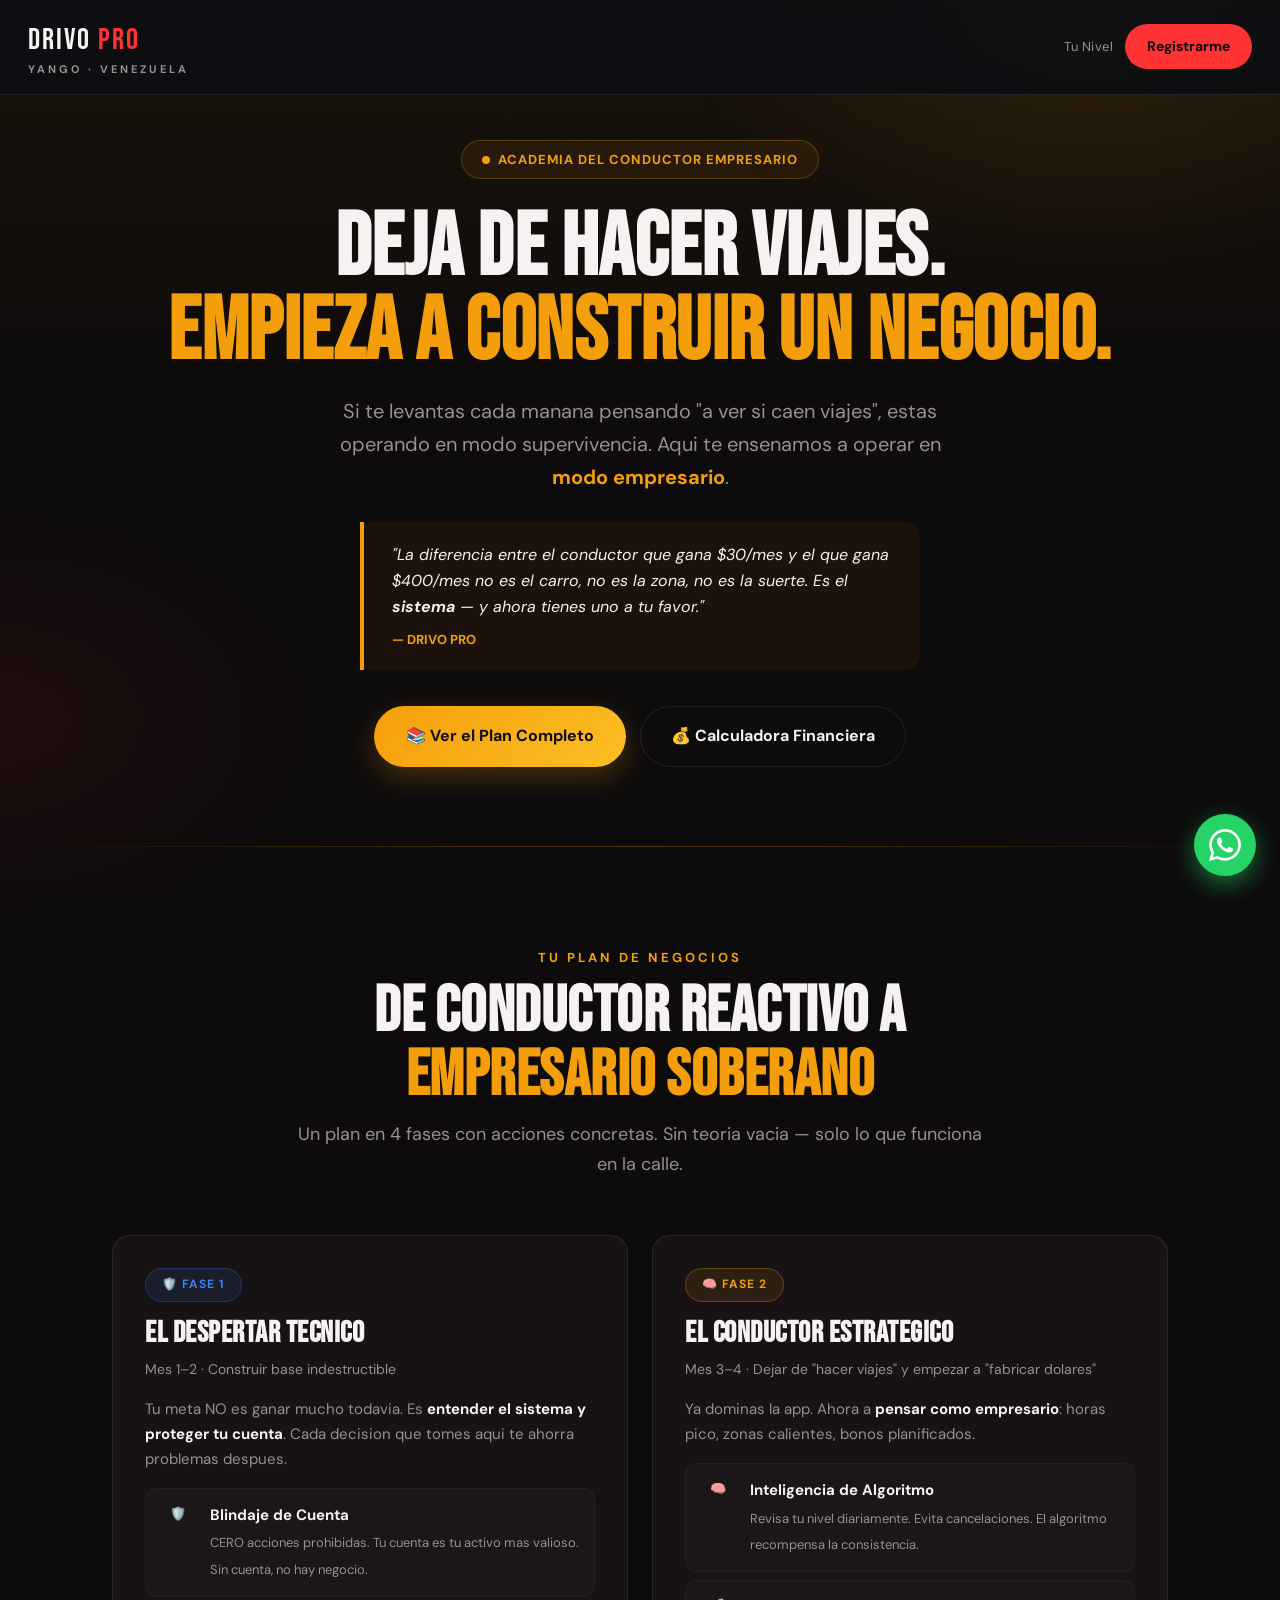
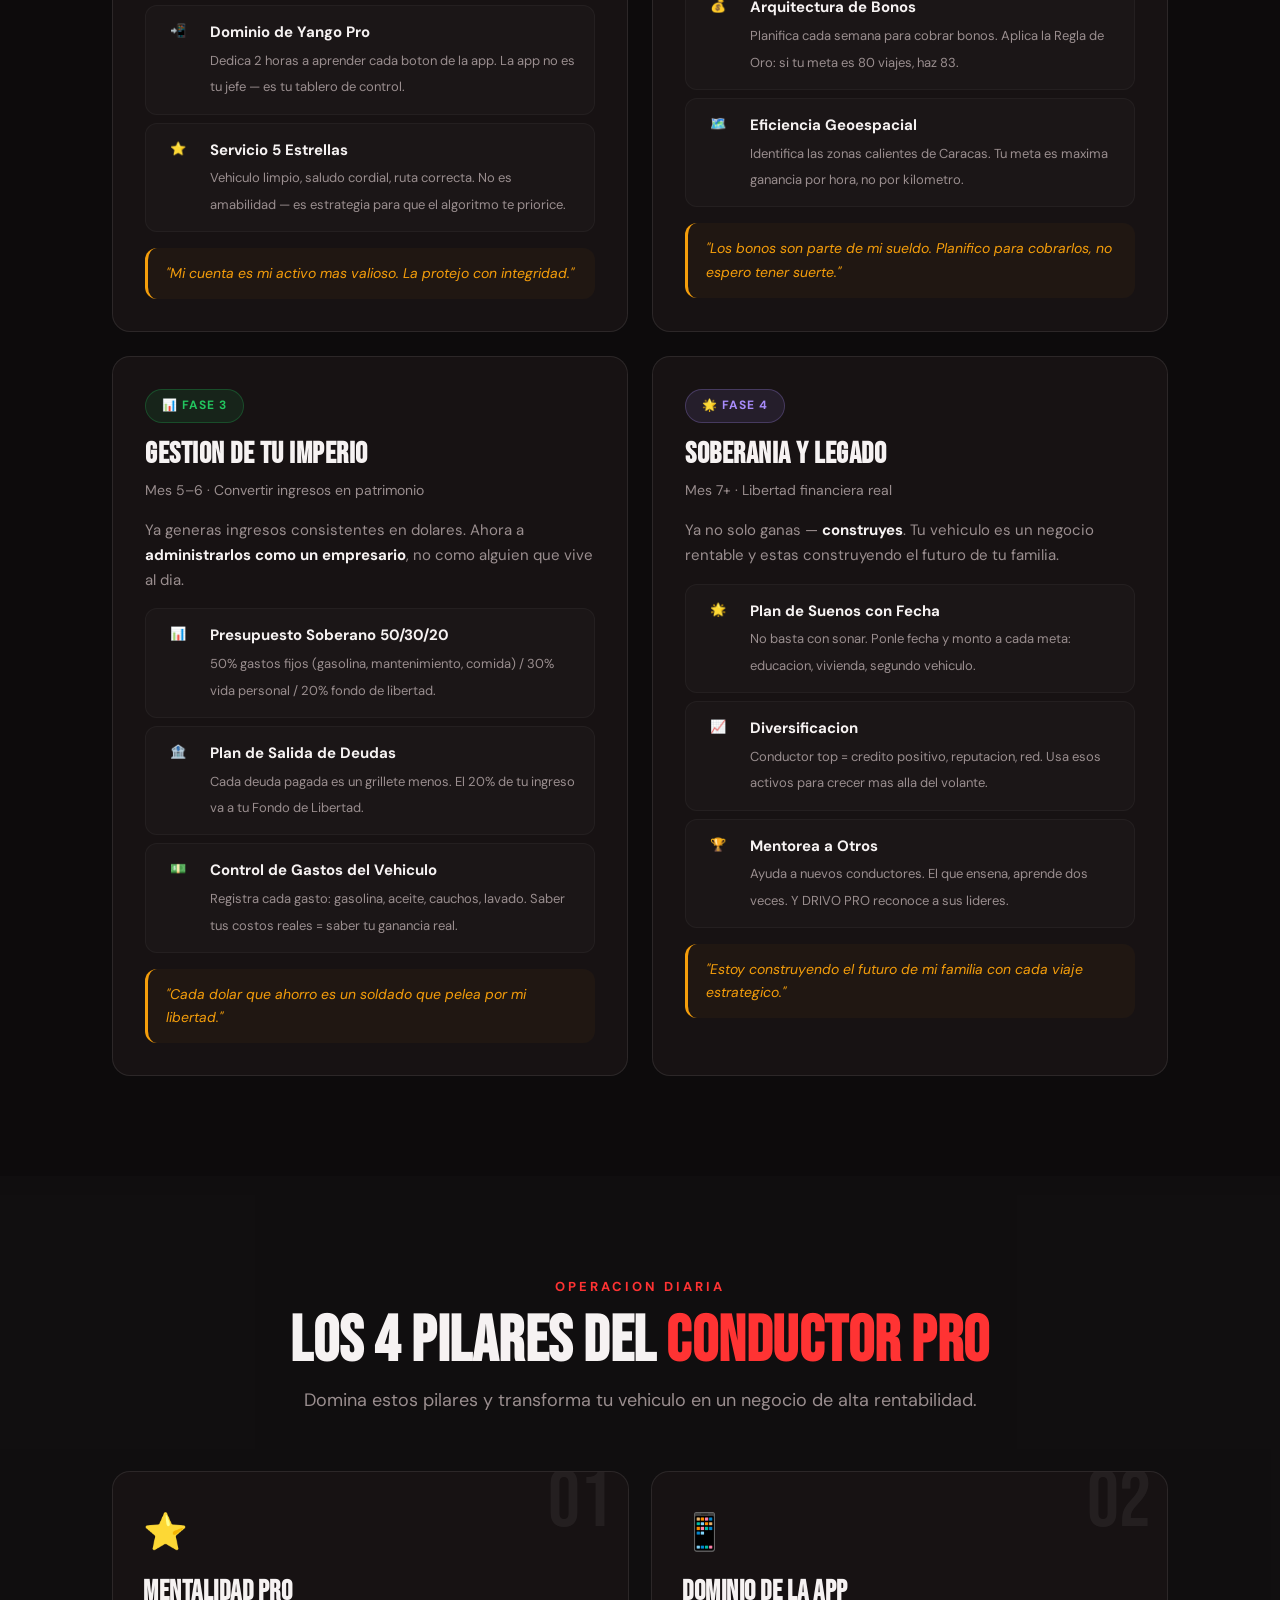
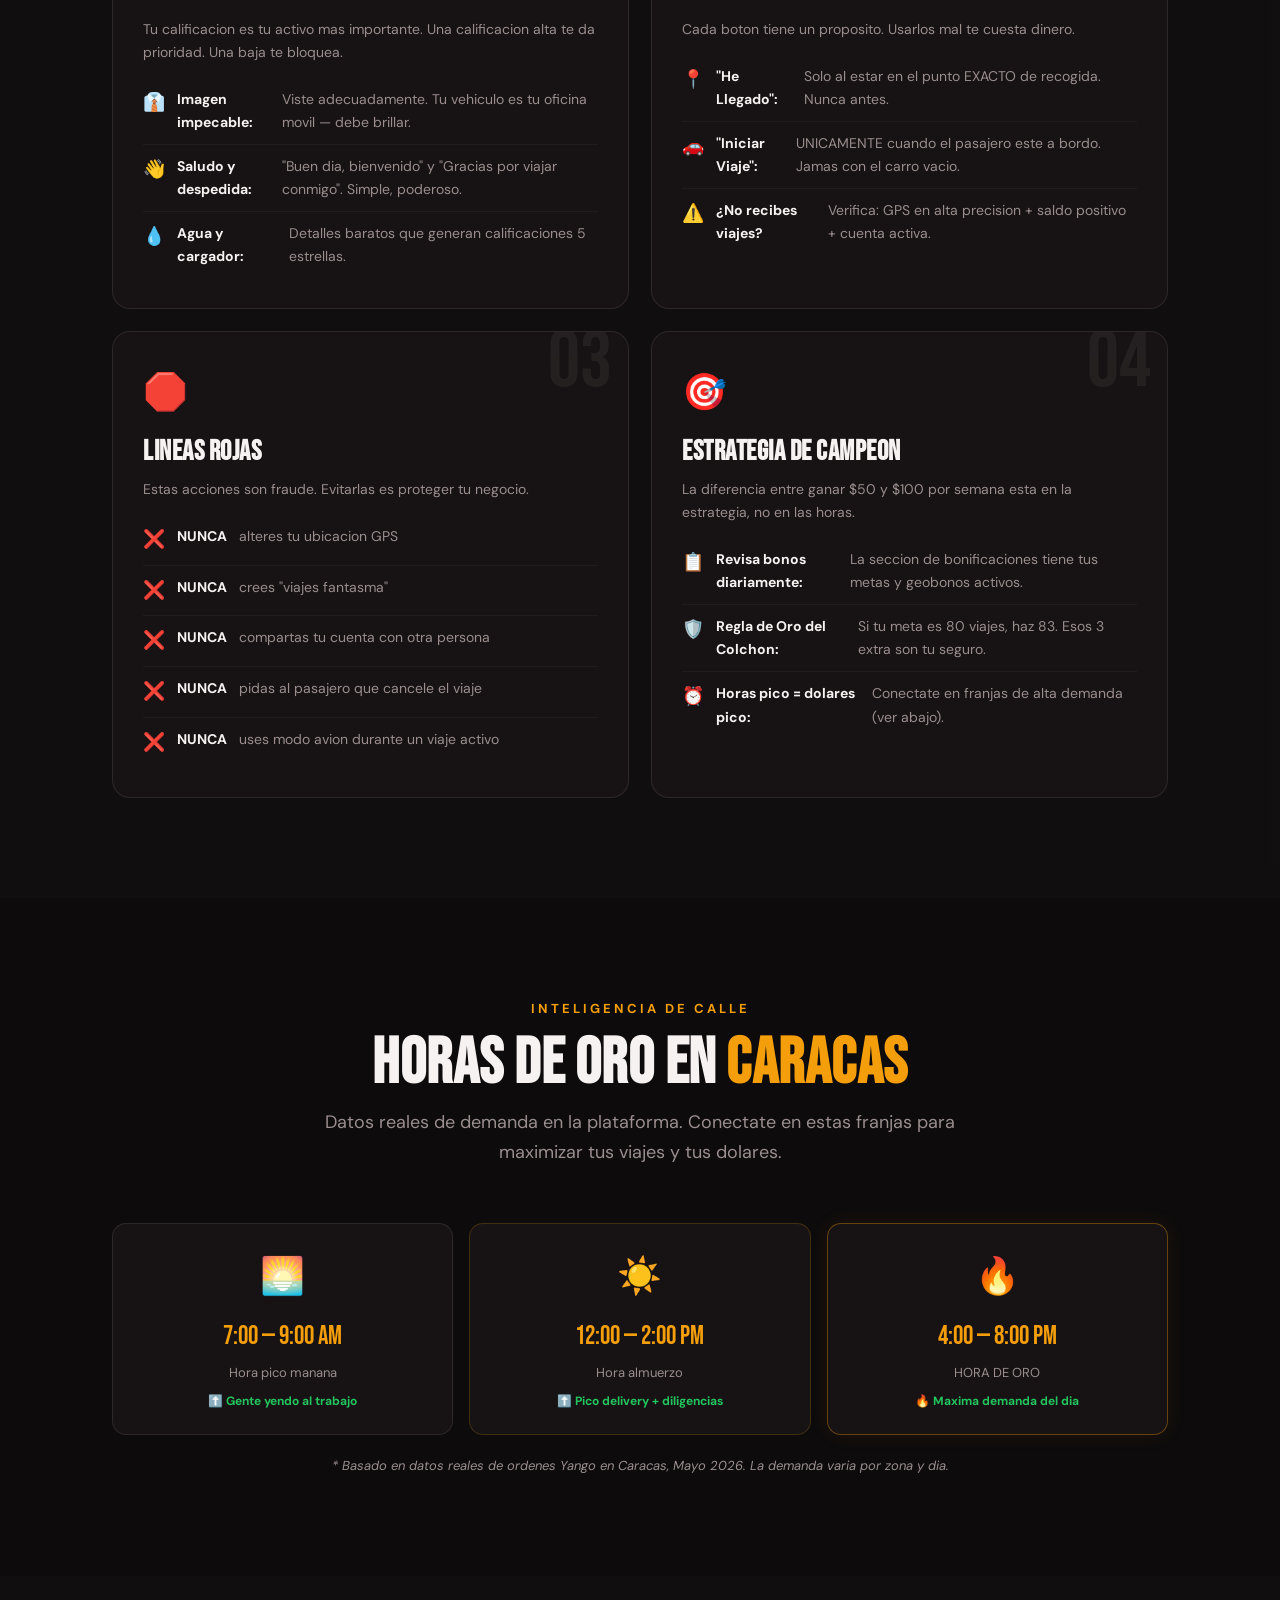
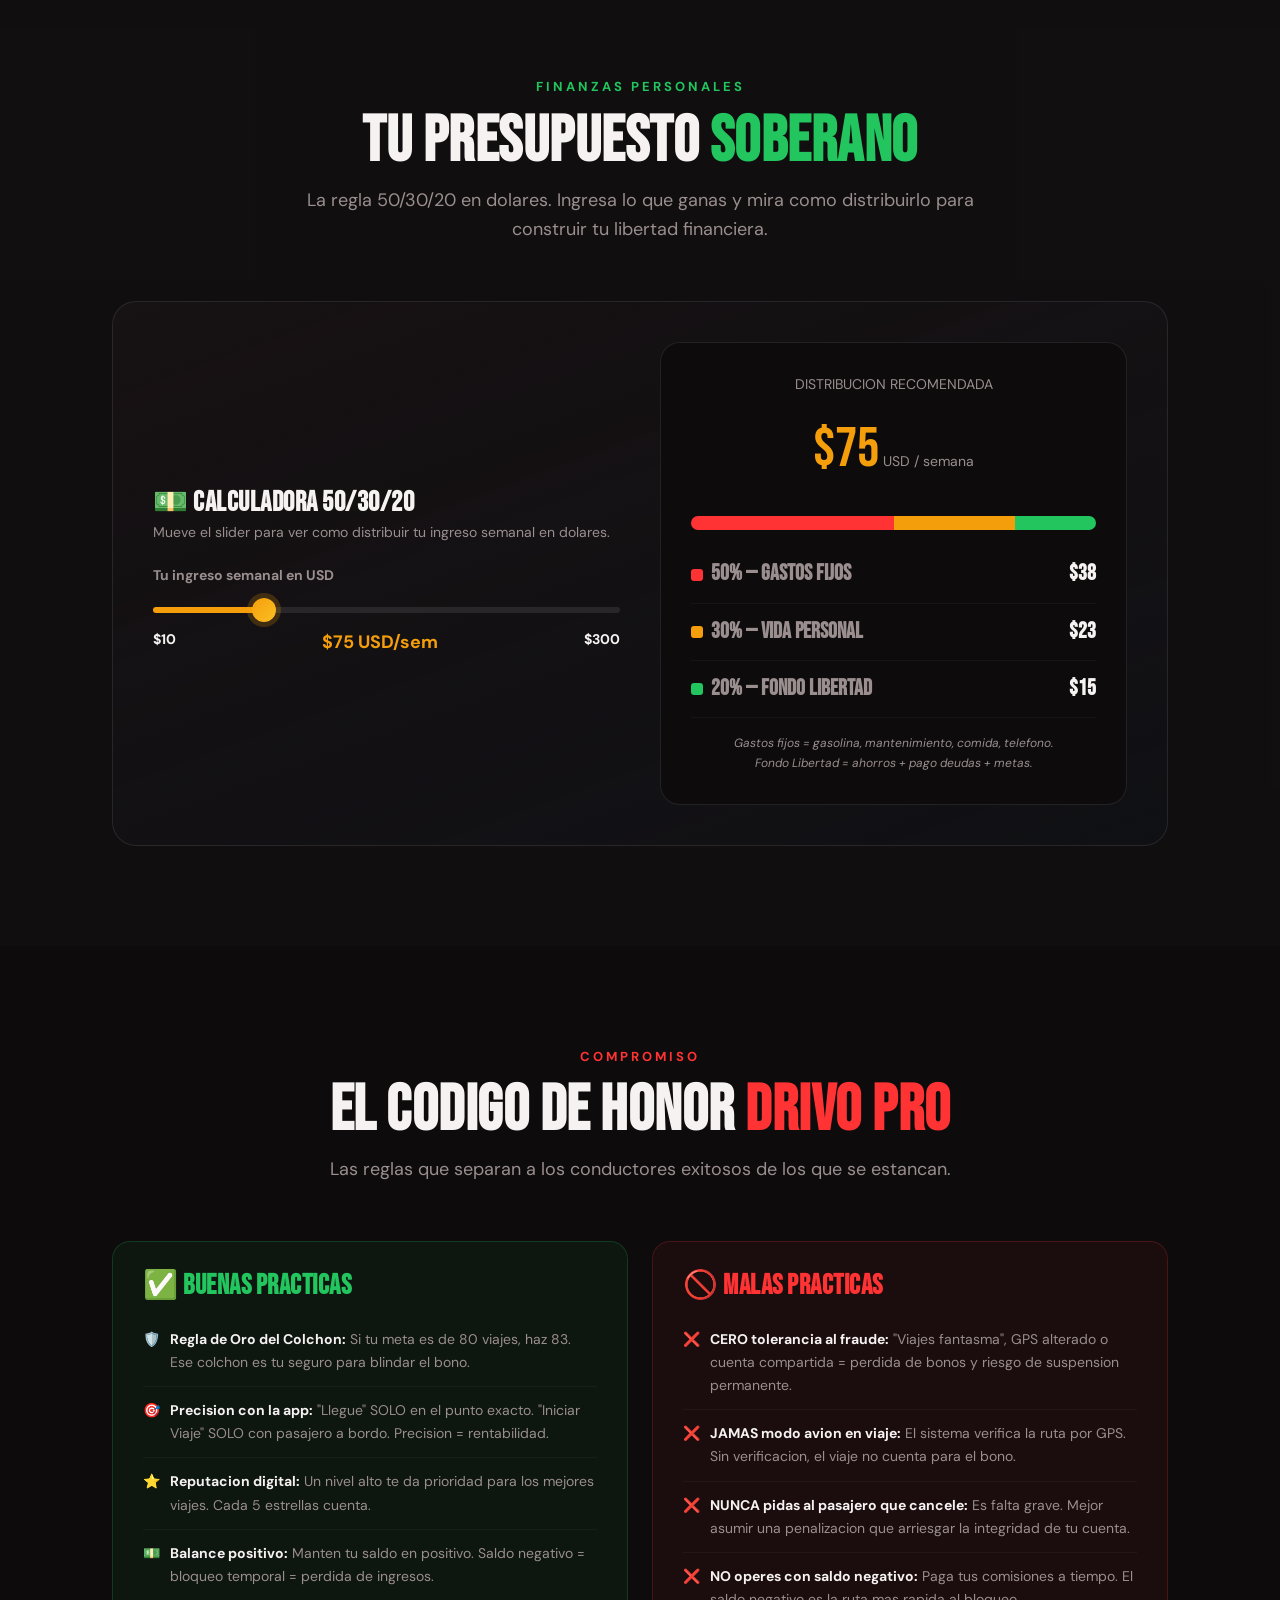
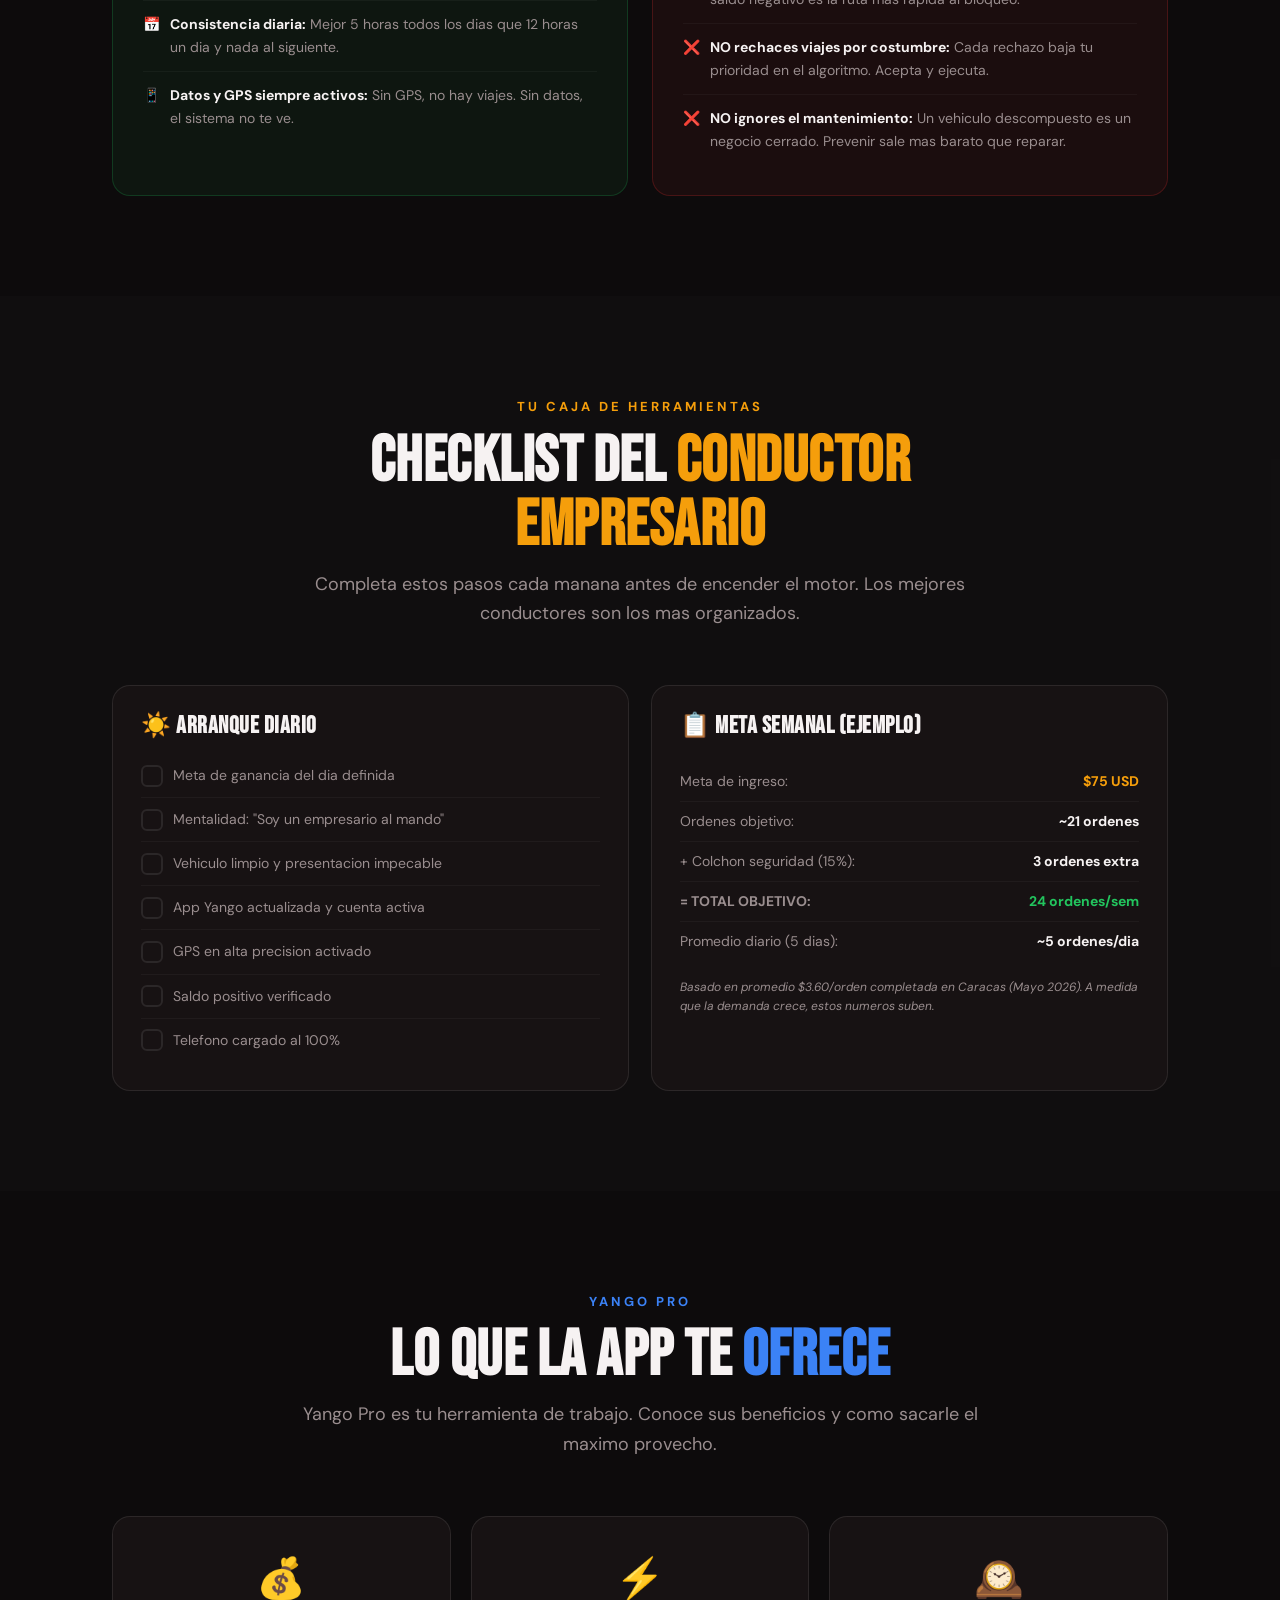
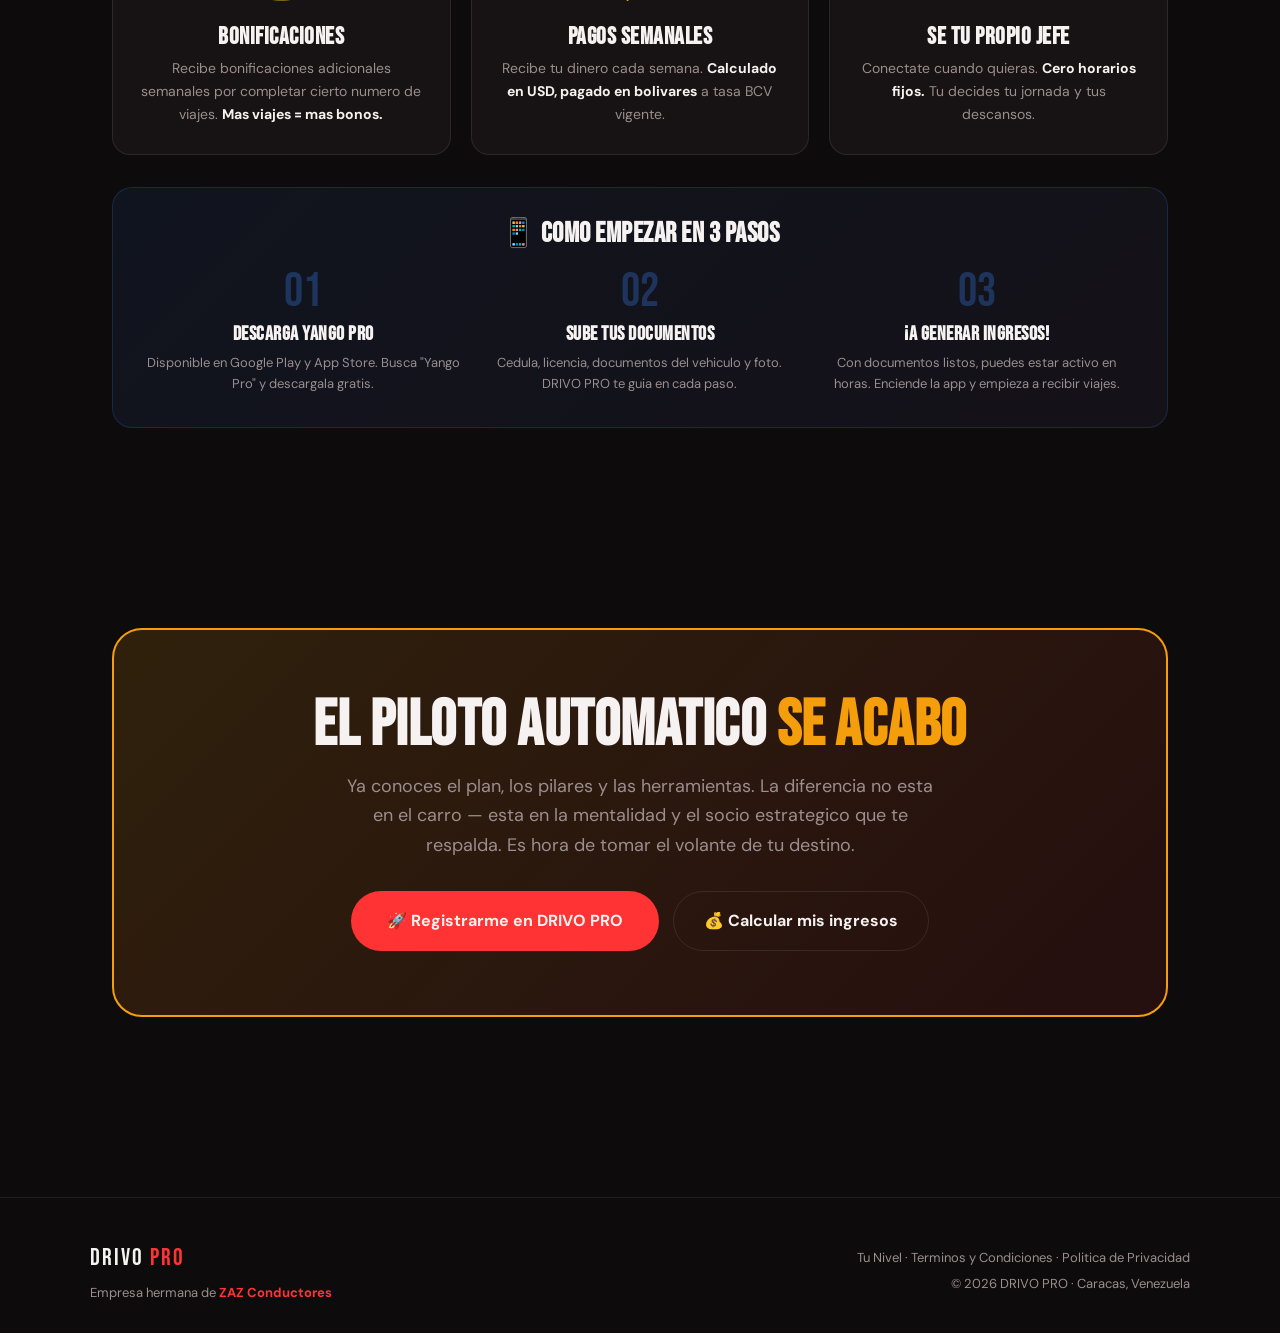
==== commit 809db757: "feat: roadmap Score Guardian platanizado VE + nav links - Nueva pagina roadmap.html con tutorial sem" ====
--- a/academia.html
+++ b/academia.html
@@ -321,7 +321,10 @@
 <!-- NAV -->
 <nav>
   <a href="index.html" class="logo">DRIVO<span> PRO</span><small>YANGO &middot; VENEZUELA</small></a>
-  <a href="index.html#registro" class="nav-cta">Registrarme</a>
+  <div style="display:flex;gap:12px;align-items:center">
+    <a href="roadmap.html" style="color:var(--gris);text-decoration:none;font-size:13px;letter-spacing:.5px">Tu Nivel</a>
+    <a href="index.html#registro" class="nav-cta">Registrarme</a>
+  </div>
 </nav>
 
 <!-- ═══════════════════════════════════════════════
@@ -720,7 +723,7 @@
       <p style="margin-top:4px">Empresa hermana de <strong style="color:var(--cian)">ZAZ Conductores</strong></p>
     </div>
     <div style="text-align:right">
-      <p><a href="legal.html" style="color:var(--gris);text-decoration:none">Terminos y Condiciones</a> &middot; <a href="legal.html" style="color:var(--gris);text-decoration:none">Politica de Privacidad</a></p>
+      <p><a href="roadmap.html" style="color:var(--gris);text-decoration:none">Tu Nivel</a> &middot; <a href="legal.html" style="color:var(--gris);text-decoration:none">Terminos y Condiciones</a> &middot; <a href="legal.html" style="color:var(--gris);text-decoration:none">Politica de Privacidad</a></p>
       <p style="margin-top:4px">&copy; 2026 DRIVO PRO &middot; Caracas, Venezuela</p>
     </div>
   </div>
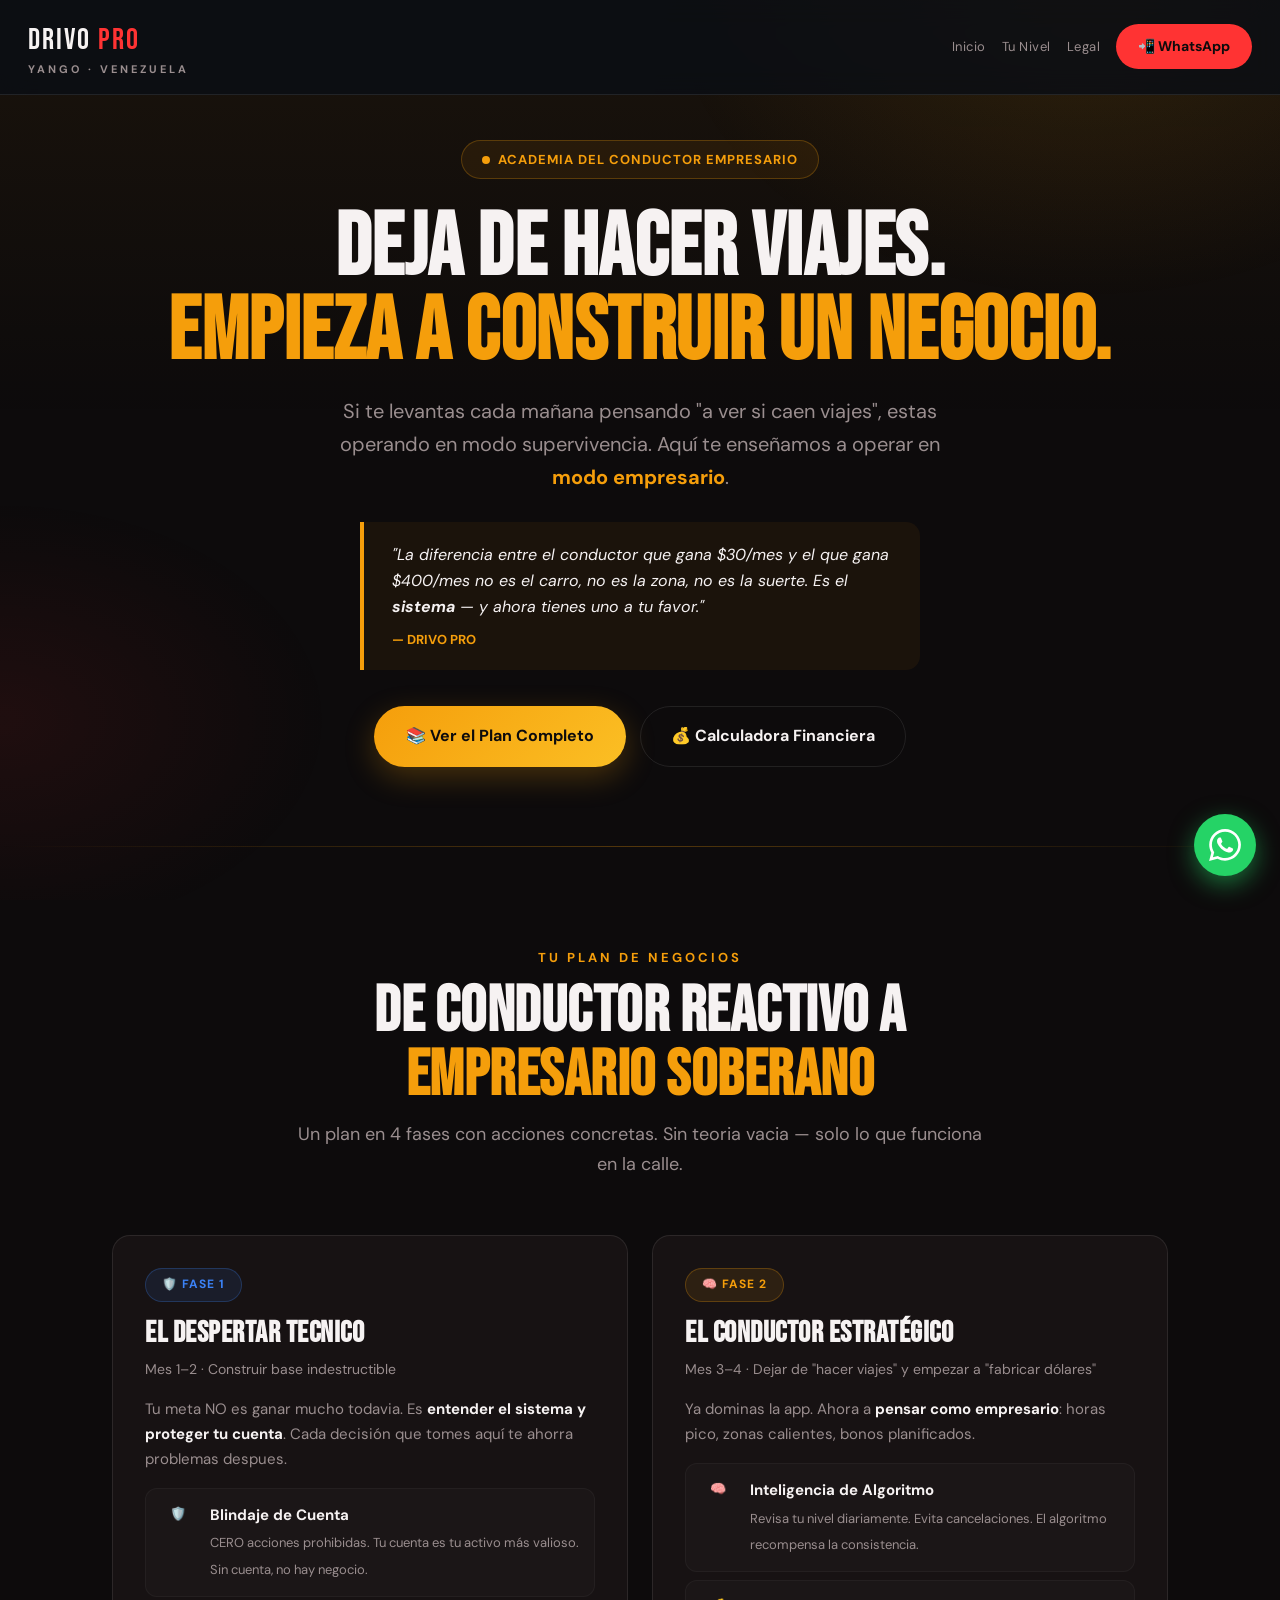
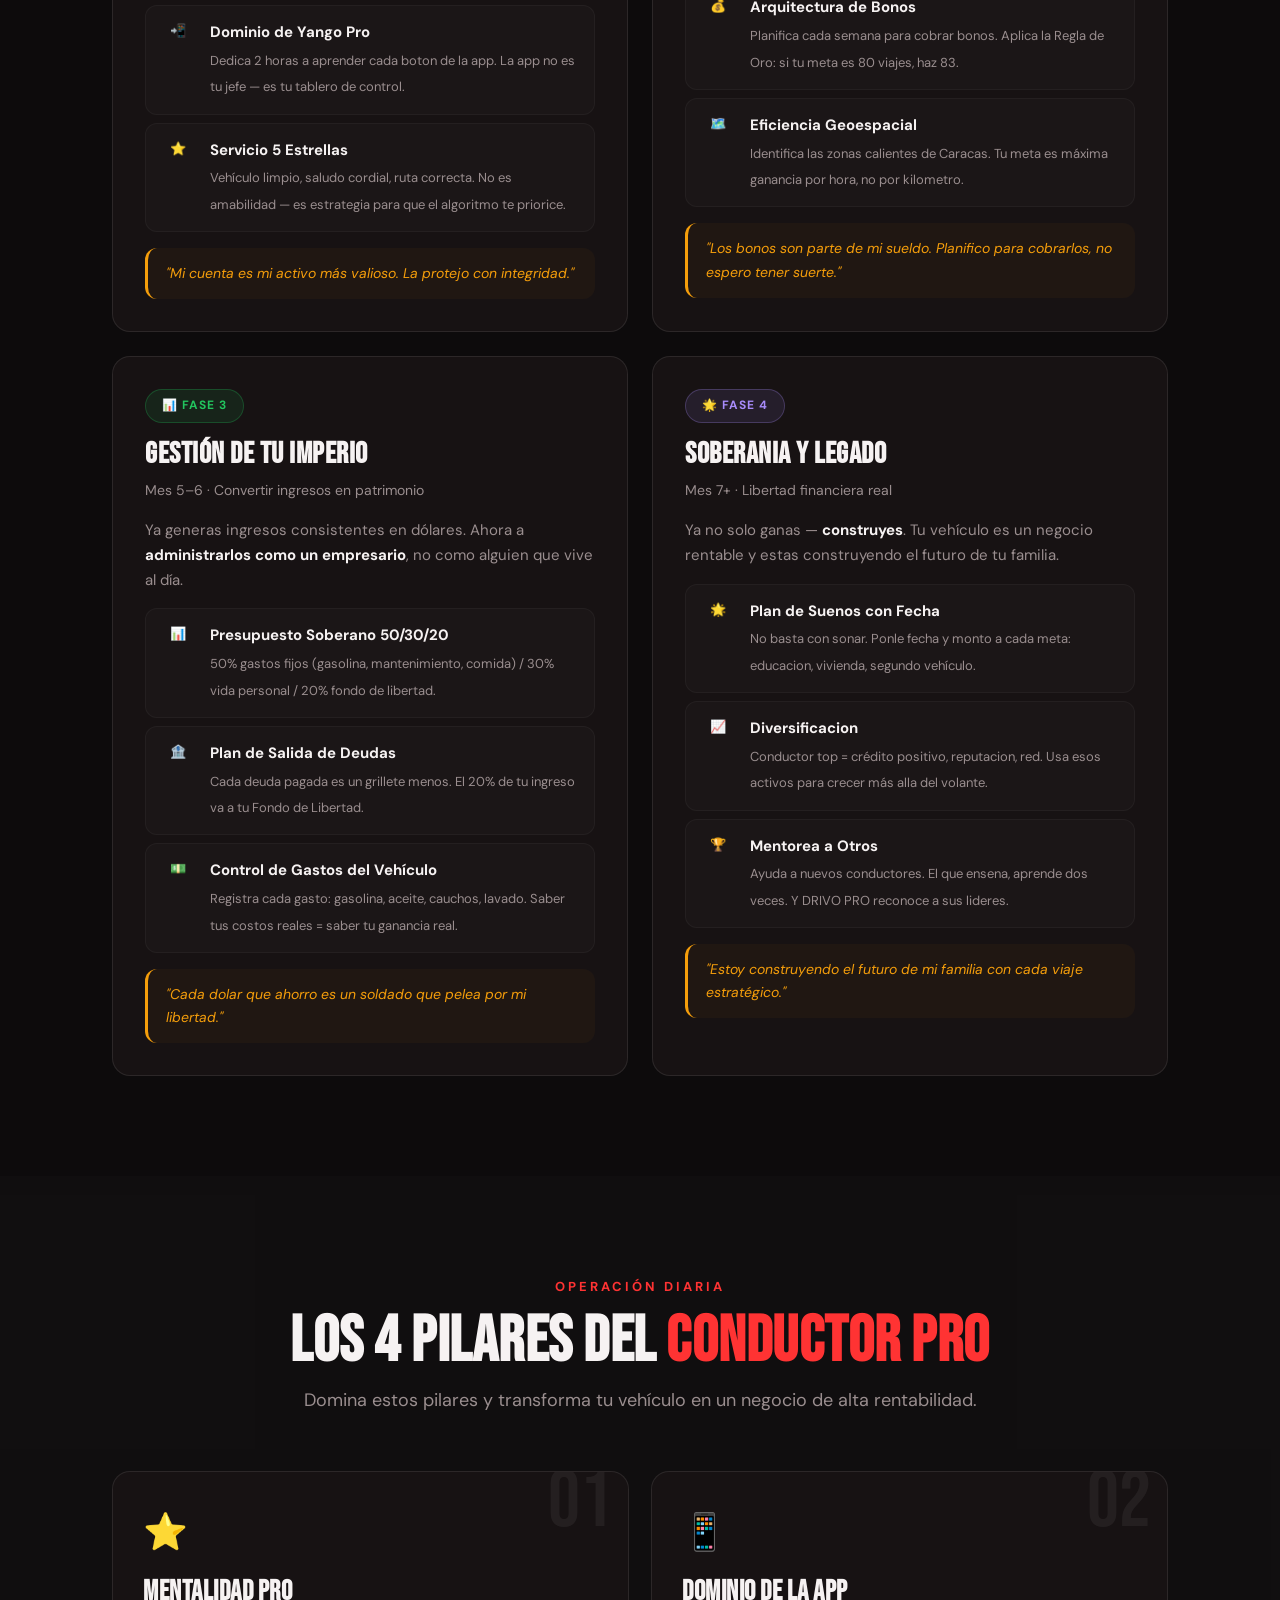
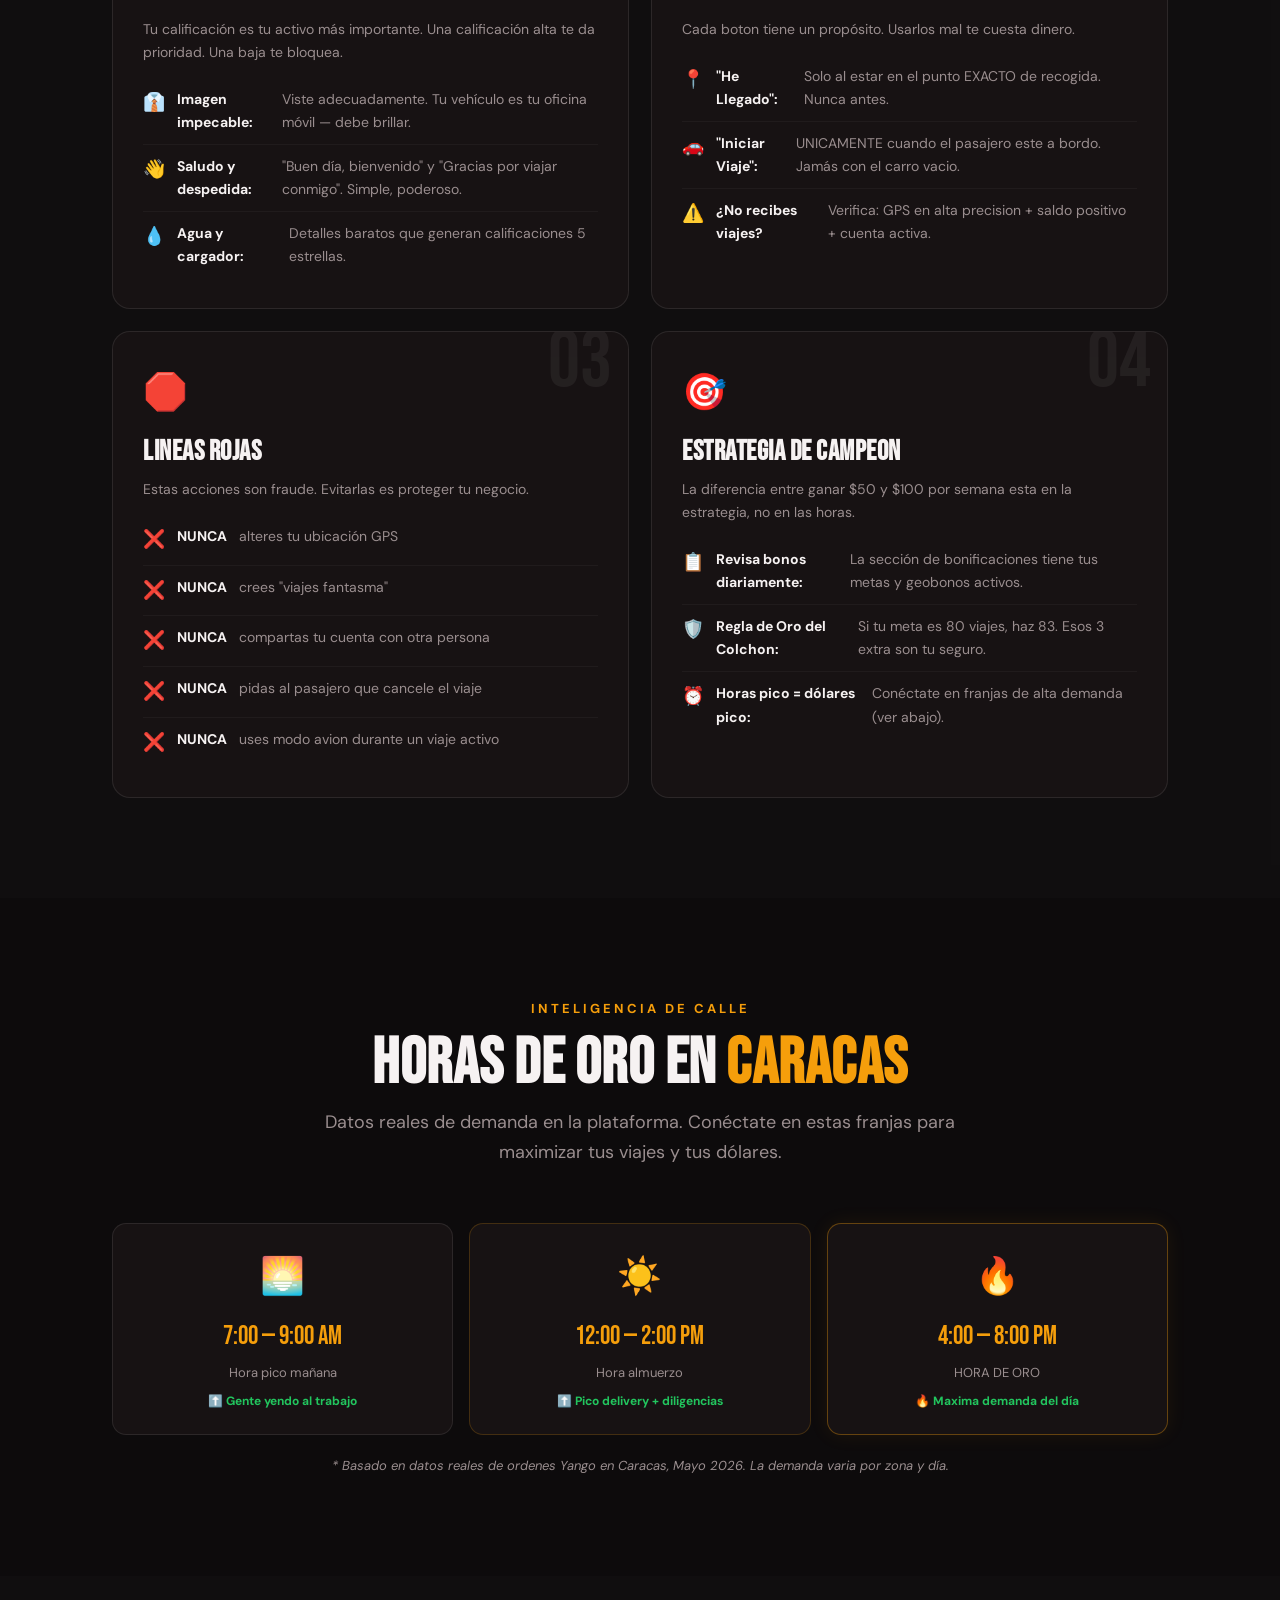
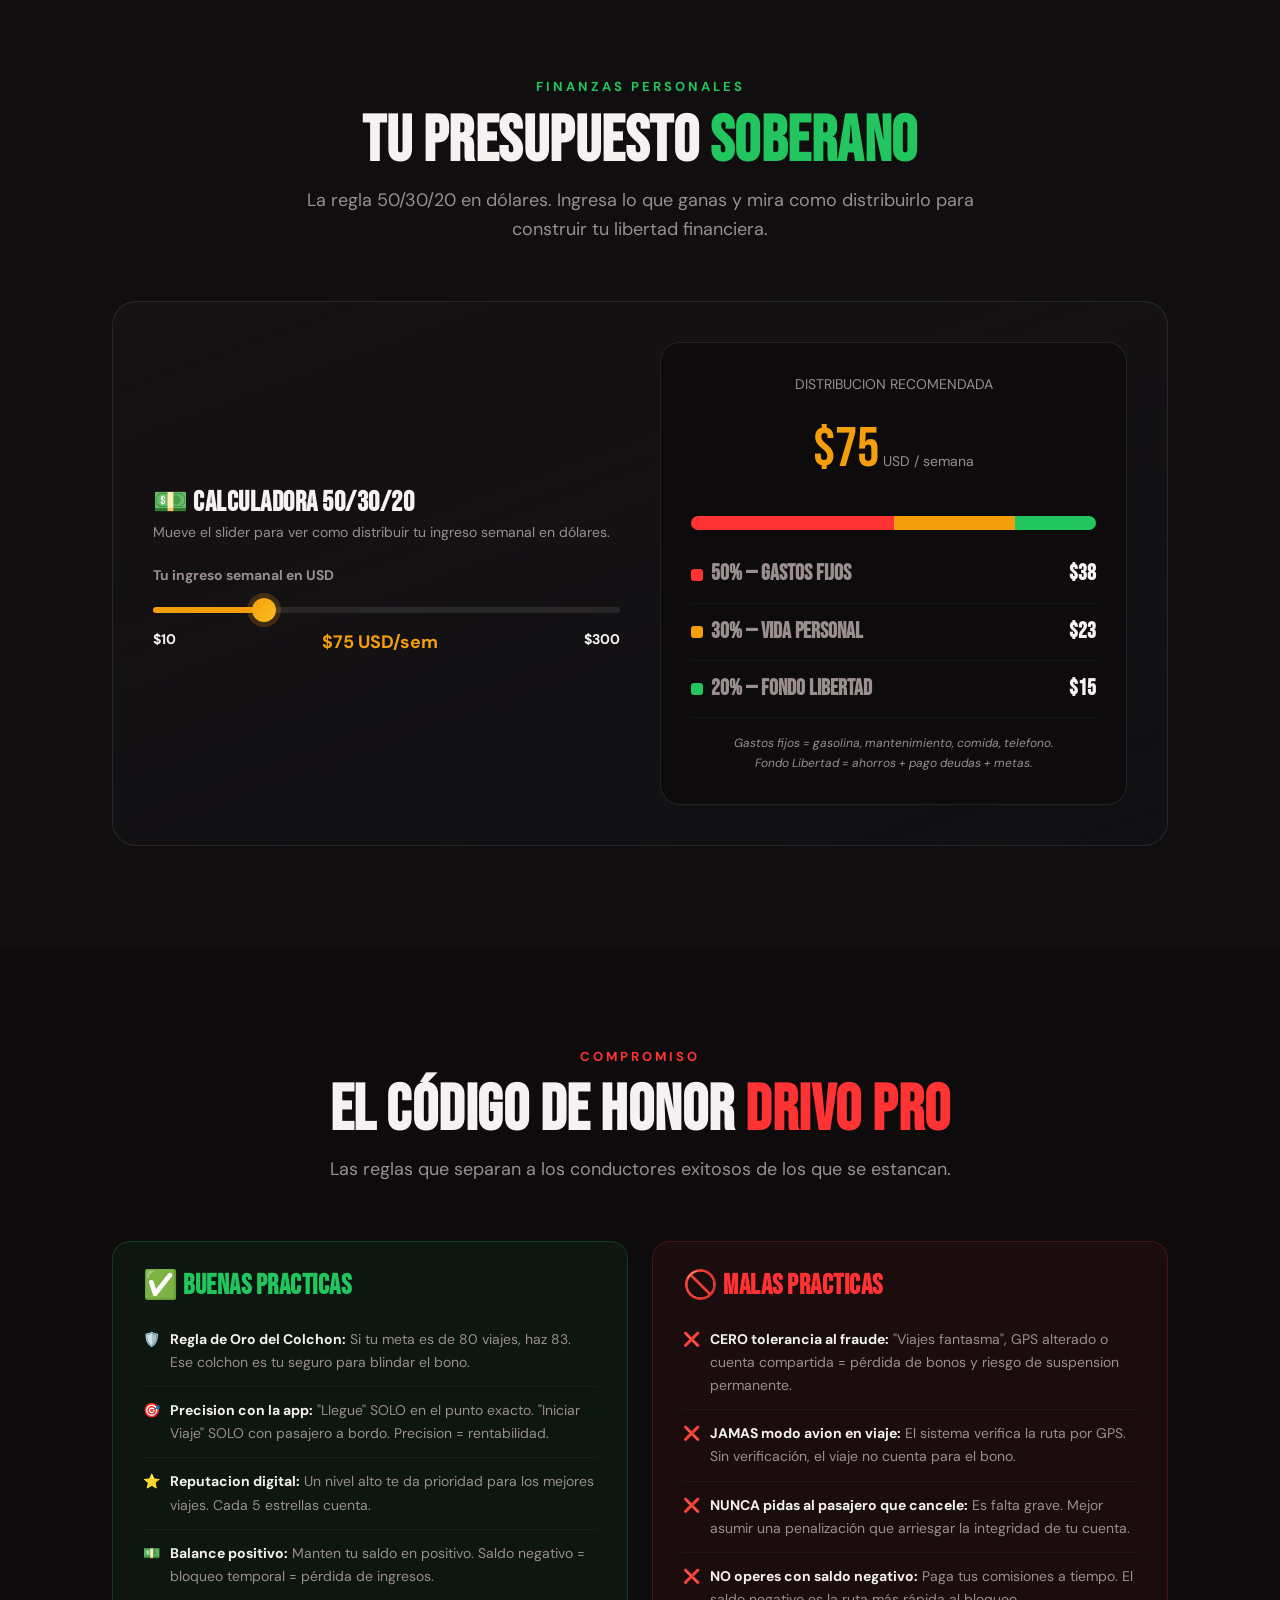
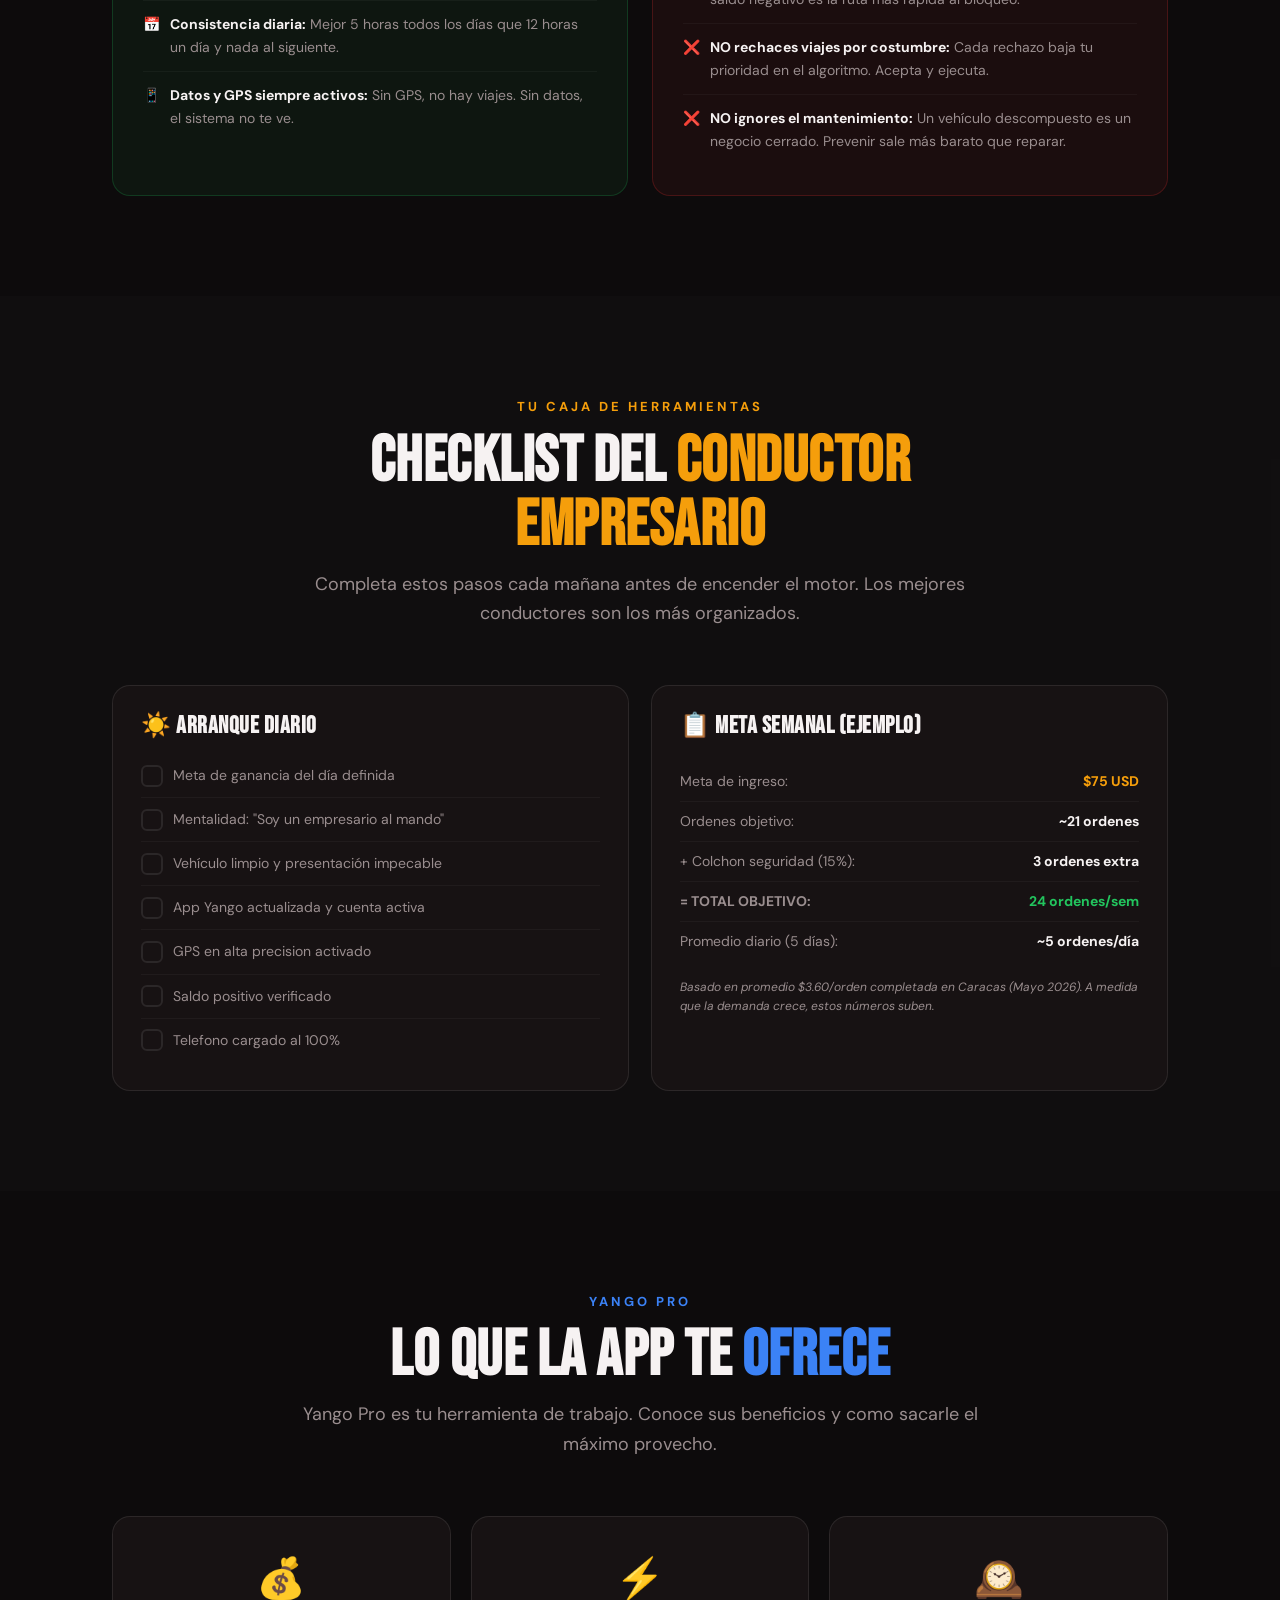
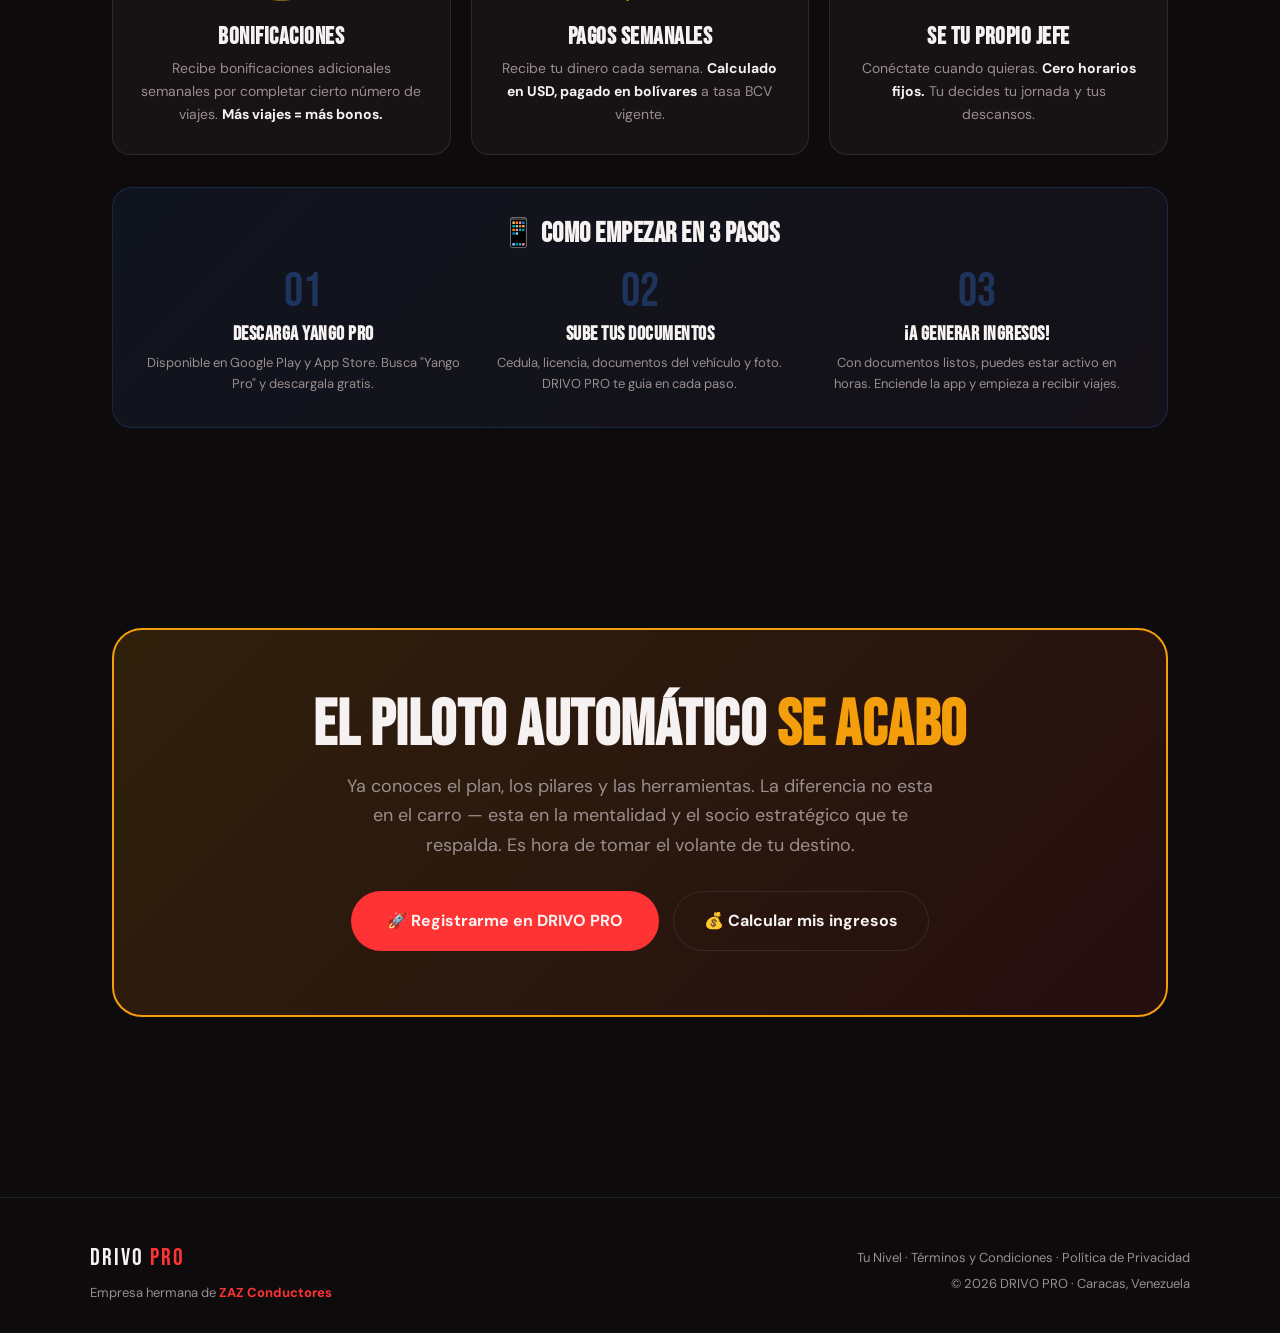
==== commit 7cecaa06: "fix(drivo-pro): datos BQ reales + acentos UTF-8 + nav unificado + upgrade visual - Hero card: $278/7" ====
--- a/academia.html
+++ b/academia.html
@@ -4,15 +4,15 @@
 <meta charset="UTF-8">
 <meta name="viewport" content="width=device-width, initial-scale=1.0">
 <title>DRIVO PRO | Academia del Conductor Empresario</title>
-<meta name="description" content="Tu plan de negocios como conductor Yango en Caracas. De conductor reactivo a empresario soberano. Tips, estrategia, finanzas y mentalidad PRO en dolares.">
-<meta name="keywords" content="ganar mas yango caracas, tips conductor yango, academia drivo pro, conductor empresario venezuela, como ganar dolares manejando">
+<meta name="description" content="Tu plan de negocios como conductor Yango en Caracas. De conductor reactivo a empresario soberano. Tips, estrategia, finanzas y mentalidad PRO en dólares.">
+<meta name="keywords" content="ganar más yango caracas, tips conductor yango, academia drivo pro, conductor empresario venezuela, como ganar dólares manejando">
 <meta name="robots" content="index, follow">
 <meta name="theme-color" content="#0D0B0C">
 <meta name="apple-mobile-web-app-capable" content="yes">
 
 <!-- Open Graph -->
 <meta property="og:title" content="Academia DRIVO PRO | De Conductor a Empresario">
-<meta property="og:description" content="El plan paso a paso para maximizar tus ingresos en dolares manejando con Yango en Caracas.">
+<meta property="og:description" content="El plan paso a paso para maximizar tus ingresos en dólares manejando con Yango en Caracas.">
 <meta property="og:type" content="article">
 <meta property="og:locale" content="es_VE">
 
@@ -80,6 +80,8 @@
   transition:.25s;
 }
 .nav-cta:hover{background:var(--blanco);transform:translateY(-2px)}
+.nav-link{color:var(--gris);text-decoration:none;font-size:13px;letter-spacing:.5px;transition:color .2s}
+.nav-link:hover{color:var(--blanco)}
 
 /* HERO */
 .hero-academia{
@@ -313,6 +315,7 @@
   .hours-grid{grid-template-columns:1fr}
   .hero-ctas{flex-direction:column;align-items:center}
   .logo small{display:none}
+  .hide-mobile{display:none}
 }
 </style>
 </head>
@@ -321,9 +324,11 @@
 <!-- NAV -->
 <nav>
   <a href="index.html" class="logo">DRIVO<span> PRO</span><small>YANGO &middot; VENEZUELA</small></a>
-  <div style="display:flex;gap:12px;align-items:center">
-    <a href="roadmap.html" style="color:var(--gris);text-decoration:none;font-size:13px;letter-spacing:.5px">Tu Nivel</a>
-    <a href="index.html#registro" class="nav-cta">Registrarme</a>
+  <div style="display:flex;gap:16px;align-items:center">
+    <a href="index.html" class="nav-link hide-mobile">Inicio</a>
+    <a href="roadmap.html" class="nav-link hide-mobile">Tu Nivel</a>
+    <a href="legal.html" class="nav-link hide-mobile">Legal</a>
+    <a href="https://wa.me/584223748677?text=Hola%20DRIVO%20PRO%2C%20quiero%20manejar%20con%20Yango" class="nav-cta">&#x1F4F2; WhatsApp</a>
   </div>
 </nav>
 
@@ -334,7 +339,7 @@
   <div>
     <div class="hero-badge"><span class="dot"></span> ACADEMIA DEL CONDUCTOR EMPRESARIO</div>
     <h1>DEJA DE HACER VIAJES.<span class="line2">EMPIEZA A CONSTRUIR UN NEGOCIO.</span></h1>
-    <p class="hero-sub">Si te levantas cada manana pensando "a ver si caen viajes", estas operando en modo supervivencia. Aqui te ensenamos a operar en <strong style="color:var(--oro)">modo empresario</strong>.</p>
+    <p class="hero-sub">Si te levantas cada mañana pensando "a ver si caen viajes", estas operando en modo supervivencia. Aquí te enseñamos a operar en <strong style="color:var(--oro)">modo empresario</strong>.</p>
     <div class="hero-quote">
       "La diferencia entre el conductor que gana $30/mes y el que gana $400/mes no es el carro, no es la zona, no es la suerte. Es el <strong>sistema</strong> &mdash; y ahora tienes uno a tu favor."
       <cite>&mdash; DRIVO PRO</cite>
@@ -364,25 +369,25 @@
         <span class="mc-phase p1">&#x1F6E1;&#xFE0F; FASE 1</span>
         <h3>El Despertar Tecnico</h3>
         <div class="mc-months">Mes 1&ndash;2 &middot; Construir base indestructible</div>
-        <p>Tu meta NO es ganar mucho todavia. Es <strong style="color:var(--blanco)">entender el sistema y proteger tu cuenta</strong>. Cada decision que tomes aqui te ahorra problemas despues.</p>
+        <p>Tu meta NO es ganar mucho todavia. Es <strong style="color:var(--blanco)">entender el sistema y proteger tu cuenta</strong>. Cada decisión que tomes aquí te ahorra problemas despues.</p>
         <ul class="action-list">
-          <li class="action-item"><span class="action-icon">&#x1F6E1;&#xFE0F;</span><div><strong>Blindaje de Cuenta</strong><span>CERO acciones prohibidas. Tu cuenta es tu activo mas valioso. Sin cuenta, no hay negocio.</span></div></li>
+          <li class="action-item"><span class="action-icon">&#x1F6E1;&#xFE0F;</span><div><strong>Blindaje de Cuenta</strong><span>CERO acciones prohibidas. Tu cuenta es tu activo más valioso. Sin cuenta, no hay negocio.</span></div></li>
           <li class="action-item"><span class="action-icon">&#x1F4F2;</span><div><strong>Dominio de Yango Pro</strong><span>Dedica 2 horas a aprender cada boton de la app. La app no es tu jefe &mdash; es tu tablero de control.</span></div></li>
-          <li class="action-item"><span class="action-icon">&#x2B50;</span><div><strong>Servicio 5 Estrellas</strong><span>Vehiculo limpio, saludo cordial, ruta correcta. No es amabilidad &mdash; es estrategia para que el algoritmo te priorice.</span></div></li>
-        </ul>
-        <div class="action-quote">"Mi cuenta es mi activo mas valioso. La protejo con integridad."</div>
+          <li class="action-item"><span class="action-icon">&#x2B50;</span><div><strong>Servicio 5 Estrellas</strong><span>Vehículo limpio, saludo cordial, ruta correcta. No es amabilidad &mdash; es estrategia para que el algoritmo te priorice.</span></div></li>
+        </ul>
+        <div class="action-quote">"Mi cuenta es mi activo más valioso. La protejo con integridad."</div>
       </div>
 
       <!-- FASE 2 -->
       <div class="manifesto-card">
         <span class="mc-phase p2">&#x1F9E0; FASE 2</span>
-        <h3>El Conductor Estrategico</h3>
-        <div class="mc-months">Mes 3&ndash;4 &middot; Dejar de "hacer viajes" y empezar a "fabricar dolares"</div>
+        <h3>El Conductor Estratégico</h3>
+        <div class="mc-months">Mes 3&ndash;4 &middot; Dejar de "hacer viajes" y empezar a "fabricar dólares"</div>
         <p>Ya dominas la app. Ahora a <strong style="color:var(--blanco)">pensar como empresario</strong>: horas pico, zonas calientes, bonos planificados.</p>
         <ul class="action-list">
           <li class="action-item"><span class="action-icon">&#x1F9E0;</span><div><strong>Inteligencia de Algoritmo</strong><span>Revisa tu nivel diariamente. Evita cancelaciones. El algoritmo recompensa la consistencia.</span></div></li>
           <li class="action-item"><span class="action-icon">&#x1F4B0;</span><div><strong>Arquitectura de Bonos</strong><span>Planifica cada semana para cobrar bonos. Aplica la Regla de Oro: si tu meta es 80 viajes, haz 83.</span></div></li>
-          <li class="action-item"><span class="action-icon">&#x1F5FA;&#xFE0F;</span><div><strong>Eficiencia Geoespacial</strong><span>Identifica las zonas calientes de Caracas. Tu meta es maxima ganancia por hora, no por kilometro.</span></div></li>
+          <li class="action-item"><span class="action-icon">&#x1F5FA;&#xFE0F;</span><div><strong>Eficiencia Geoespacial</strong><span>Identifica las zonas calientes de Caracas. Tu meta es máxima ganancia por hora, no por kilometro.</span></div></li>
         </ul>
         <div class="action-quote">"Los bonos son parte de mi sueldo. Planifico para cobrarlos, no espero tener suerte."</div>
       </div>
@@ -390,13 +395,13 @@
       <!-- FASE 3 -->
       <div class="manifesto-card">
         <span class="mc-phase p3">&#x1F4CA; FASE 3</span>
-        <h3>Gestion de tu Imperio</h3>
+        <h3>Gestión de tu Imperio</h3>
         <div class="mc-months">Mes 5&ndash;6 &middot; Convertir ingresos en patrimonio</div>
-        <p>Ya generas ingresos consistentes en dolares. Ahora a <strong style="color:var(--blanco)">administrarlos como un empresario</strong>, no como alguien que vive al dia.</p>
+        <p>Ya generas ingresos consistentes en dólares. Ahora a <strong style="color:var(--blanco)">administrarlos como un empresario</strong>, no como alguien que vive al día.</p>
         <ul class="action-list">
           <li class="action-item"><span class="action-icon">&#x1F4CA;</span><div><strong>Presupuesto Soberano 50/30/20</strong><span>50% gastos fijos (gasolina, mantenimiento, comida) / 30% vida personal / 20% fondo de libertad.</span></div></li>
           <li class="action-item"><span class="action-icon">&#x1F3E6;</span><div><strong>Plan de Salida de Deudas</strong><span>Cada deuda pagada es un grillete menos. El 20% de tu ingreso va a tu Fondo de Libertad.</span></div></li>
-          <li class="action-item"><span class="action-icon">&#x1F4B5;</span><div><strong>Control de Gastos del Vehiculo</strong><span>Registra cada gasto: gasolina, aceite, cauchos, lavado. Saber tus costos reales = saber tu ganancia real.</span></div></li>
+          <li class="action-item"><span class="action-icon">&#x1F4B5;</span><div><strong>Control de Gastos del Vehículo</strong><span>Registra cada gasto: gasolina, aceite, cauchos, lavado. Saber tus costos reales = saber tu ganancia real.</span></div></li>
         </ul>
         <div class="action-quote">"Cada dolar que ahorro es un soldado que pelea por mi libertad."</div>
       </div>
@@ -406,13 +411,13 @@
         <span class="mc-phase p4">&#x1F31F; FASE 4</span>
         <h3>Soberania y Legado</h3>
         <div class="mc-months">Mes 7+ &middot; Libertad financiera real</div>
-        <p>Ya no solo ganas &mdash; <strong style="color:var(--blanco)">construyes</strong>. Tu vehiculo es un negocio rentable y estas construyendo el futuro de tu familia.</p>
+        <p>Ya no solo ganas &mdash; <strong style="color:var(--blanco)">construyes</strong>. Tu vehículo es un negocio rentable y estas construyendo el futuro de tu familia.</p>
         <ul class="action-list">
-          <li class="action-item"><span class="action-icon">&#x1F31F;</span><div><strong>Plan de Suenos con Fecha</strong><span>No basta con sonar. Ponle fecha y monto a cada meta: educacion, vivienda, segundo vehiculo.</span></div></li>
-          <li class="action-item"><span class="action-icon">&#x1F4C8;</span><div><strong>Diversificacion</strong><span>Conductor top = credito positivo, reputacion, red. Usa esos activos para crecer mas alla del volante.</span></div></li>
+          <li class="action-item"><span class="action-icon">&#x1F31F;</span><div><strong>Plan de Suenos con Fecha</strong><span>No basta con sonar. Ponle fecha y monto a cada meta: educacion, vivienda, segundo vehículo.</span></div></li>
+          <li class="action-item"><span class="action-icon">&#x1F4C8;</span><div><strong>Diversificacion</strong><span>Conductor top = crédito positivo, reputacion, red. Usa esos activos para crecer más alla del volante.</span></div></li>
           <li class="action-item"><span class="action-icon">&#x1F3C6;</span><div><strong>Mentorea a Otros</strong><span>Ayuda a nuevos conductores. El que ensena, aprende dos veces. Y DRIVO PRO reconoce a sus lideres.</span></div></li>
         </ul>
-        <div class="action-quote">"Estoy construyendo el futuro de mi familia con cada viaje estrategico."</div>
+        <div class="action-quote">"Estoy construyendo el futuro de mi familia con cada viaje estratégico."</div>
       </div>
 
     </div>
@@ -420,14 +425,14 @@
 </section>
 
 <!-- ═══════════════════════════════════════════════
-     LOS 4 PILARES — Operacion Diaria
+     LOS 4 PILARES — Operación Diaria
 ════════════════════════════════════════════════ -->
 <section class="pad" style="background:rgba(255,255,255,.015)">
   <div class="container">
     <div class="sec-head">
-      <div class="sec-tag red">OPERACION DIARIA</div>
+      <div class="sec-tag red">OPERACIÓN DIARIA</div>
       <h2>Los 4 Pilares del <span class="accent">Conductor PRO</span></h2>
-      <p>Domina estos pilares y transforma tu vehiculo en un negocio de alta rentabilidad.</p>
+      <p>Domina estos pilares y transforma tu vehículo en un negocio de alta rentabilidad.</p>
     </div>
 
     <div class="pilares-grid">
@@ -437,10 +442,10 @@
         <div class="pilar-num">01</div>
         <div class="pilar-icon">&#x2B50;</div>
         <h3>Mentalidad PRO</h3>
-        <p>Tu calificacion es tu activo mas importante. Una calificacion alta te da prioridad. Una baja te bloquea.</p>
+        <p>Tu calificación es tu activo más importante. Una calificación alta te da prioridad. Una baja te bloquea.</p>
         <ul class="tip-list">
-          <li class="tip-item"><span class="tip-icon">&#x1F454;</span><strong>Imagen impecable:</strong> Viste adecuadamente. Tu vehiculo es tu oficina movil &mdash; debe brillar.</li>
-          <li class="tip-item"><span class="tip-icon">&#x1F44B;</span><strong>Saludo y despedida:</strong> "Buen dia, bienvenido" y "Gracias por viajar conmigo". Simple, poderoso.</li>
+          <li class="tip-item"><span class="tip-icon">&#x1F454;</span><strong>Imagen impecable:</strong> Viste adecuadamente. Tu vehículo es tu oficina móvil &mdash; debe brillar.</li>
+          <li class="tip-item"><span class="tip-icon">&#x1F44B;</span><strong>Saludo y despedida:</strong> "Buen día, bienvenido" y "Gracias por viajar conmigo". Simple, poderoso.</li>
           <li class="tip-item"><span class="tip-icon">&#x1F4A7;</span><strong>Agua y cargador:</strong> Detalles baratos que generan calificaciones 5 estrellas.</li>
         </ul>
       </div>
@@ -450,10 +455,10 @@
         <div class="pilar-num">02</div>
         <div class="pilar-icon">&#x1F4F1;</div>
         <h3>Dominio de la App</h3>
-        <p>Cada boton tiene un proposito. Usarlos mal te cuesta dinero.</p>
+        <p>Cada boton tiene un propósito. Usarlos mal te cuesta dinero.</p>
         <ul class="tip-list">
           <li class="tip-item"><span class="tip-icon">&#x1F4CD;</span><strong>"He Llegado":</strong> Solo al estar en el punto EXACTO de recogida. Nunca antes.</li>
-          <li class="tip-item"><span class="tip-icon">&#x1F697;</span><strong>"Iniciar Viaje":</strong> UNICAMENTE cuando el pasajero este a bordo. Jamas con el carro vacio.</li>
+          <li class="tip-item"><span class="tip-icon">&#x1F697;</span><strong>"Iniciar Viaje":</strong> UNICAMENTE cuando el pasajero este a bordo. Jamás con el carro vacio.</li>
           <li class="tip-item"><span class="tip-icon">&#x26A0;&#xFE0F;</span><strong>&#191;No recibes viajes?</strong> Verifica: GPS en alta precision + saldo positivo + cuenta activa.</li>
         </ul>
       </div>
@@ -465,7 +470,7 @@
         <h3>Lineas Rojas</h3>
         <p>Estas acciones son fraude. Evitarlas es proteger tu negocio.</p>
         <ul class="tip-list">
-          <li class="tip-item"><span class="tip-icon">&#x274C;</span><strong>NUNCA</strong> alteres tu ubicacion GPS</li>
+          <li class="tip-item"><span class="tip-icon">&#x274C;</span><strong>NUNCA</strong> alteres tu ubicación GPS</li>
           <li class="tip-item"><span class="tip-icon">&#x274C;</span><strong>NUNCA</strong> crees "viajes fantasma"</li>
           <li class="tip-item"><span class="tip-icon">&#x274C;</span><strong>NUNCA</strong> compartas tu cuenta con otra persona</li>
           <li class="tip-item"><span class="tip-icon">&#x274C;</span><strong>NUNCA</strong> pidas al pasajero que cancele el viaje</li>
@@ -480,9 +485,9 @@
         <h3>Estrategia de Campeon</h3>
         <p>La diferencia entre ganar $50 y $100 por semana esta en la estrategia, no en las horas.</p>
         <ul class="tip-list">
-          <li class="tip-item"><span class="tip-icon">&#x1F4CB;</span><strong>Revisa bonos diariamente:</strong> La seccion de bonificaciones tiene tus metas y geobonos activos.</li>
+          <li class="tip-item"><span class="tip-icon">&#x1F4CB;</span><strong>Revisa bonos diariamente:</strong> La sección de bonificaciones tiene tus metas y geobonos activos.</li>
           <li class="tip-item"><span class="tip-icon">&#x1F6E1;&#xFE0F;</span><strong>Regla de Oro del Colchon:</strong> Si tu meta es 80 viajes, haz 83. Esos 3 extra son tu seguro.</li>
-          <li class="tip-item"><span class="tip-icon">&#x23F0;</span><strong>Horas pico = dolares pico:</strong> Conectate en franjas de alta demanda (ver abajo).</li>
+          <li class="tip-item"><span class="tip-icon">&#x23F0;</span><strong>Horas pico = dólares pico:</strong> Conéctate en franjas de alta demanda (ver abajo).</li>
         </ul>
       </div>
 
@@ -498,13 +503,13 @@
     <div class="sec-head">
       <div class="sec-tag gold">INTELIGENCIA DE CALLE</div>
       <h2>Horas de Oro en <span class="gold">Caracas</span></h2>
-      <p>Datos reales de demanda en la plataforma. Conectate en estas franjas para maximizar tus viajes y tus dolares.</p>
+      <p>Datos reales de demanda en la plataforma. Conéctate en estas franjas para maximizar tus viajes y tus dólares.</p>
     </div>
     <div class="hours-grid">
       <div class="hour-card">
         <div class="hc-emoji">&#x1F305;</div>
         <div class="hc-time">7:00 &mdash; 9:00 AM</div>
-        <div class="hc-label">Hora pico manana</div>
+        <div class="hc-label">Hora pico mañana</div>
         <div class="hc-demand">&#x2B06;&#xFE0F; Gente yendo al trabajo</div>
       </div>
       <div class="hour-card" style="border-color:rgba(245,158,11,.2)">
@@ -517,10 +522,10 @@
         <div class="hc-emoji">&#x1F525;</div>
         <div class="hc-time">4:00 &mdash; 8:00 PM</div>
         <div class="hc-label">HORA DE ORO</div>
-        <div class="hc-demand">&#x1F525; Maxima demanda del dia</div>
-      </div>
-    </div>
-    <p style="text-align:center;color:var(--gris);font-size:13px;margin-top:20px;font-style:italic">* Basado en datos reales de ordenes Yango en Caracas, Mayo 2026. La demanda varia por zona y dia.</p>
+        <div class="hc-demand">&#x1F525; Maxima demanda del día</div>
+      </div>
+    </div>
+    <p style="text-align:center;color:var(--gris);font-size:13px;margin-top:20px;font-style:italic">* Basado en datos reales de ordenes Yango en Caracas, Mayo 2026. La demanda varia por zona y día.</p>
   </div>
 </section>
 
@@ -532,12 +537,12 @@
     <div class="sec-head">
       <div class="sec-tag green">FINANZAS PERSONALES</div>
       <h2>Tu Presupuesto <span class="green">Soberano</span></h2>
-      <p>La regla 50/30/20 en dolares. Ingresa lo que ganas y mira como distribuirlo para construir tu libertad financiera.</p>
+      <p>La regla 50/30/20 en dólares. Ingresa lo que ganas y mira como distribuirlo para construir tu libertad financiera.</p>
     </div>
     <div class="finance-wrap">
       <div class="finance-input">
         <h3 style="font-size:28px;margin-bottom:4px">&#x1F4B5; Calculadora 50/30/20</h3>
-        <p style="color:var(--gris);font-size:14px;margin-bottom:20px">Mueve el slider para ver como distribuir tu ingreso semanal en dolares.</p>
+        <p style="color:var(--gris);font-size:14px;margin-bottom:20px">Mueve el slider para ver como distribuir tu ingreso semanal en dólares.</p>
 
         <label>Tu ingreso semanal en USD</label>
         <input type="range" id="ingresoSlider" min="10" max="300" value="75" oninput="calcBudget()">
@@ -574,13 +579,13 @@
 </section>
 
 <!-- ═══════════════════════════════════════════════
-     CODIGO DE HONOR
+     CÓDIGO DE HONOR
 ════════════════════════════════════════════════ -->
 <section class="pad">
   <div class="container">
     <div class="sec-head">
       <div class="sec-tag red">COMPROMISO</div>
-      <h2>El Codigo de Honor <span class="accent">DRIVO PRO</span></h2>
+      <h2>El Código de Honor <span class="accent">DRIVO PRO</span></h2>
       <p>Las reglas que separan a los conductores exitosos de los que se estancan.</p>
     </div>
     <div class="honor-grid">
@@ -590,20 +595,20 @@
           <li><span>&#x1F6E1;&#xFE0F;</span><div><strong>Regla de Oro del Colchon:</strong> Si tu meta es de 80 viajes, haz 83. Ese colchon es tu seguro para blindar el bono.</div></li>
           <li><span>&#x1F3AF;</span><div><strong>Precision con la app:</strong> "Llegue" SOLO en el punto exacto. "Iniciar Viaje" SOLO con pasajero a bordo. Precision = rentabilidad.</div></li>
           <li><span>&#x2B50;</span><div><strong>Reputacion digital:</strong> Un nivel alto te da prioridad para los mejores viajes. Cada 5 estrellas cuenta.</div></li>
-          <li><span>&#x1F4B5;</span><div><strong>Balance positivo:</strong> Manten tu saldo en positivo. Saldo negativo = bloqueo temporal = perdida de ingresos.</div></li>
-          <li><span>&#x1F4C5;</span><div><strong>Consistencia diaria:</strong> Mejor 5 horas todos los dias que 12 horas un dia y nada al siguiente.</div></li>
+          <li><span>&#x1F4B5;</span><div><strong>Balance positivo:</strong> Manten tu saldo en positivo. Saldo negativo = bloqueo temporal = pérdida de ingresos.</div></li>
+          <li><span>&#x1F4C5;</span><div><strong>Consistencia diaria:</strong> Mejor 5 horas todos los días que 12 horas un día y nada al siguiente.</div></li>
           <li><span>&#x1F4F1;</span><div><strong>Datos y GPS siempre activos:</strong> Sin GPS, no hay viajes. Sin datos, el sistema no te ve.</div></li>
         </ul>
       </div>
       <div class="honor-card bad">
         <h3 style="color:var(--cian)">&#x1F6AB; Malas Practicas</h3>
         <ul class="honor-list">
-          <li><span>&#x274C;</span><div><strong>CERO tolerancia al fraude:</strong> "Viajes fantasma", GPS alterado o cuenta compartida = perdida de bonos y riesgo de suspension permanente.</div></li>
-          <li><span>&#x274C;</span><div><strong>JAMAS modo avion en viaje:</strong> El sistema verifica la ruta por GPS. Sin verificacion, el viaje no cuenta para el bono.</div></li>
-          <li><span>&#x274C;</span><div><strong>NUNCA pidas al pasajero que cancele:</strong> Es falta grave. Mejor asumir una penalizacion que arriesgar la integridad de tu cuenta.</div></li>
-          <li><span>&#x274C;</span><div><strong>NO operes con saldo negativo:</strong> Paga tus comisiones a tiempo. El saldo negativo es la ruta mas rapida al bloqueo.</div></li>
+          <li><span>&#x274C;</span><div><strong>CERO tolerancia al fraude:</strong> "Viajes fantasma", GPS alterado o cuenta compartida = pérdida de bonos y riesgo de suspension permanente.</div></li>
+          <li><span>&#x274C;</span><div><strong>JAMAS modo avion en viaje:</strong> El sistema verifica la ruta por GPS. Sin verificación, el viaje no cuenta para el bono.</div></li>
+          <li><span>&#x274C;</span><div><strong>NUNCA pidas al pasajero que cancele:</strong> Es falta grave. Mejor asumir una penalización que arriesgar la integridad de tu cuenta.</div></li>
+          <li><span>&#x274C;</span><div><strong>NO operes con saldo negativo:</strong> Paga tus comisiones a tiempo. El saldo negativo es la ruta más rápida al bloqueo.</div></li>
           <li><span>&#x274C;</span><div><strong>NO rechaces viajes por costumbre:</strong> Cada rechazo baja tu prioridad en el algoritmo. Acepta y ejecuta.</div></li>
-          <li><span>&#x274C;</span><div><strong>NO ignores el mantenimiento:</strong> Un vehiculo descompuesto es un negocio cerrado. Prevenir sale mas barato que reparar.</div></li>
+          <li><span>&#x274C;</span><div><strong>NO ignores el mantenimiento:</strong> Un vehículo descompuesto es un negocio cerrado. Prevenir sale más barato que reparar.</div></li>
         </ul>
       </div>
     </div>
@@ -618,15 +623,15 @@
     <div class="sec-head">
       <div class="sec-tag gold">TU CAJA DE HERRAMIENTAS</div>
       <h2>Checklist del <span class="gold">Conductor Empresario</span></h2>
-      <p>Completa estos pasos cada manana antes de encender el motor. Los mejores conductores son los mas organizados.</p>
+      <p>Completa estos pasos cada mañana antes de encender el motor. Los mejores conductores son los más organizados.</p>
     </div>
 
     <div style="display:grid;grid-template-columns:1fr 1fr;gap:22px">
       <div class="checklist-card">
         <h3>&#x2600;&#xFE0F; Arranque Diario</h3>
-        <div class="check-item"><div class="check-box" onclick="this.classList.toggle('checked')">&#x2713;</div>Meta de ganancia del dia definida</div>
+        <div class="check-item"><div class="check-box" onclick="this.classList.toggle('checked')">&#x2713;</div>Meta de ganancia del día definida</div>
         <div class="check-item"><div class="check-box" onclick="this.classList.toggle('checked')">&#x2713;</div>Mentalidad: "Soy un empresario al mando"</div>
-        <div class="check-item"><div class="check-box" onclick="this.classList.toggle('checked')">&#x2713;</div>Vehiculo limpio y presentacion impecable</div>
+        <div class="check-item"><div class="check-box" onclick="this.classList.toggle('checked')">&#x2713;</div>Vehículo limpio y presentación impecable</div>
         <div class="check-item"><div class="check-box" onclick="this.classList.toggle('checked')">&#x2713;</div>App Yango actualizada y cuenta activa</div>
         <div class="check-item"><div class="check-box" onclick="this.classList.toggle('checked')">&#x2713;</div>GPS en alta precision activado</div>
         <div class="check-item"><div class="check-box" onclick="this.classList.toggle('checked')">&#x2713;</div>Saldo positivo verificado</div>
@@ -640,9 +645,9 @@
           <div style="display:flex;justify-content:space-between;padding:8px 0;border-bottom:1px solid rgba(255,255,255,.04)"><span>Ordenes objetivo:</span><strong style="color:var(--blanco)">~21 ordenes</strong></div>
           <div style="display:flex;justify-content:space-between;padding:8px 0;border-bottom:1px solid rgba(255,255,255,.04)"><span>+ Colchon seguridad (15%):</span><strong style="color:var(--blanco)">3 ordenes extra</strong></div>
           <div style="display:flex;justify-content:space-between;padding:8px 0;border-bottom:1px solid rgba(255,255,255,.04)"><span><strong>= TOTAL OBJETIVO:</strong></span><strong style="color:var(--verde)">24 ordenes/sem</strong></div>
-          <div style="display:flex;justify-content:space-between;padding:8px 0"><span>Promedio diario (5 dias):</span><strong style="color:var(--blanco)">~5 ordenes/dia</strong></div>
+          <div style="display:flex;justify-content:space-between;padding:8px 0"><span>Promedio diario (5 días):</span><strong style="color:var(--blanco)">~5 ordenes/día</strong></div>
         </div></div>
-        <p style="font-size:12px;color:var(--gris);margin-top:8px;font-style:italic">Basado en promedio $3.60/orden completada en Caracas (Mayo 2026). A medida que la demanda crece, estos numeros suben.</p>
+        <p style="font-size:12px;color:var(--gris);margin-top:8px;font-style:italic">Basado en promedio $3.60/orden completada en Caracas (Mayo 2026). A medida que la demanda crece, estos números suben.</p>
       </div>
     </div>
   </div>
@@ -656,23 +661,23 @@
     <div class="sec-head">
       <div class="sec-tag blue" style="color:var(--azul)">YANGO PRO</div>
       <h2>Lo que la App te <span style="color:var(--azul)">Ofrece</span></h2>
-      <p>Yango Pro es tu herramienta de trabajo. Conoce sus beneficios y como sacarle el maximo provecho.</p>
+      <p>Yango Pro es tu herramienta de trabajo. Conoce sus beneficios y como sacarle el máximo provecho.</p>
     </div>
     <div style="display:grid;grid-template-columns:repeat(3,1fr);gap:20px">
       <div style="background:var(--obsidiana-2);border:1px solid var(--gris-line);border-radius:var(--radius);padding:28px;text-align:center;transition:.3s" onmouseover="this.style.borderColor='rgba(59,130,246,.3)';this.style.transform='translateY(-5px)'" onmouseout="this.style.borderColor='var(--gris-line)';this.style.transform='none'">
         <div style="font-size:40px;margin-bottom:14px">&#x1F4B0;</div>
         <h3 style="font-size:24px;margin-bottom:8px">Bonificaciones</h3>
-        <p style="color:var(--gris);font-size:14px">Recibe bonificaciones adicionales semanales por completar cierto numero de viajes. <strong style="color:var(--blanco)">Mas viajes = mas bonos.</strong></p>
+        <p style="color:var(--gris);font-size:14px">Recibe bonificaciones adicionales semanales por completar cierto número de viajes. <strong style="color:var(--blanco)">Más viajes = más bonos.</strong></p>
       </div>
       <div style="background:var(--obsidiana-2);border:1px solid var(--gris-line);border-radius:var(--radius);padding:28px;text-align:center;transition:.3s" onmouseover="this.style.borderColor='rgba(59,130,246,.3)';this.style.transform='translateY(-5px)'" onmouseout="this.style.borderColor='var(--gris-line)';this.style.transform='none'">
         <div style="font-size:40px;margin-bottom:14px">&#x26A1;</div>
         <h3 style="font-size:24px;margin-bottom:8px">Pagos Semanales</h3>
-        <p style="color:var(--gris);font-size:14px">Recibe tu dinero cada semana. <strong style="color:var(--blanco)">Calculado en USD, pagado en bolivares</strong> a tasa BCV vigente.</p>
+        <p style="color:var(--gris);font-size:14px">Recibe tu dinero cada semana. <strong style="color:var(--blanco)">Calculado en USD, pagado en bolívares</strong> a tasa BCV vigente.</p>
       </div>
       <div style="background:var(--obsidiana-2);border:1px solid var(--gris-line);border-radius:var(--radius);padding:28px;text-align:center;transition:.3s" onmouseover="this.style.borderColor='rgba(59,130,246,.3)';this.style.transform='translateY(-5px)'" onmouseout="this.style.borderColor='var(--gris-line)';this.style.transform='none'">
         <div style="font-size:40px;margin-bottom:14px">&#x1F570;&#xFE0F;</div>
         <h3 style="font-size:24px;margin-bottom:8px">Se tu Propio Jefe</h3>
-        <p style="color:var(--gris);font-size:14px">Conectate cuando quieras. <strong style="color:var(--blanco)">Cero horarios fijos.</strong> Tu decides tu jornada y tus descansos.</p>
+        <p style="color:var(--gris);font-size:14px">Conéctate cuando quieras. <strong style="color:var(--blanco)">Cero horarios fijos.</strong> Tu decides tu jornada y tus descansos.</p>
       </div>
     </div>
 
@@ -687,7 +692,7 @@
         <div style="text-align:center">
           <div style="font-family:'Bebas Neue';font-size:48px;color:var(--azul);opacity:.3;line-height:1">02</div>
           <h4 style="font-size:20px;margin:8px 0">Sube tus Documentos</h4>
-          <p style="color:var(--gris);font-size:13px">Cedula, licencia, documentos del vehiculo y foto. DRIVO PRO te guia en cada paso.</p>
+          <p style="color:var(--gris);font-size:13px">Cedula, licencia, documentos del vehículo y foto. DRIVO PRO te guia en cada paso.</p>
         </div>
         <div style="text-align:center">
           <div style="font-family:'Bebas Neue';font-size:48px;color:var(--azul);opacity:.3;line-height:1">03</div>
@@ -705,8 +710,8 @@
 <section class="pad">
   <div class="container">
     <div class="final-cta">
-      <h2>El Piloto Automatico <span class="gold">se Acabo</span></h2>
-      <p>Ya conoces el plan, los pilares y las herramientas. La diferencia no esta en el carro &mdash; esta en la mentalidad y el socio estrategico que te respalda. Es hora de tomar el volante de tu destino.</p>
+      <h2>El Piloto Automático <span class="gold">se Acabo</span></h2>
+      <p>Ya conoces el plan, los pilares y las herramientas. La diferencia no esta en el carro &mdash; esta en la mentalidad y el socio estratégico que te respalda. Es hora de tomar el volante de tu destino.</p>
       <div class="final-ctas">
         <a href="https://wa.me/584223748677?text=Hola%20DRIVO%20PRO%2C%20quiero%20registrarme%20como%20conductor%20en%20Caracas" class="btn-red">&#x1F680; Registrarme en DRIVO PRO</a>
         <a href="index.html#calculadora" class="btn-outline">&#x1F4B0; Calcular mis ingresos</a>
@@ -723,7 +728,7 @@
       <p style="margin-top:4px">Empresa hermana de <strong style="color:var(--cian)">ZAZ Conductores</strong></p>
     </div>
     <div style="text-align:right">
-      <p><a href="roadmap.html" style="color:var(--gris);text-decoration:none">Tu Nivel</a> &middot; <a href="legal.html" style="color:var(--gris);text-decoration:none">Terminos y Condiciones</a> &middot; <a href="legal.html" style="color:var(--gris);text-decoration:none">Politica de Privacidad</a></p>
+      <p><a href="roadmap.html" style="color:var(--gris);text-decoration:none">Tu Nivel</a> &middot; <a href="legal.html" style="color:var(--gris);text-decoration:none">Términos y Condiciones</a> &middot; <a href="legal.html" style="color:var(--gris);text-decoration:none">Política de Privacidad</a></p>
       <p style="margin-top:4px">&copy; 2026 DRIVO PRO &middot; Caracas, Venezuela</p>
     </div>
   </div>
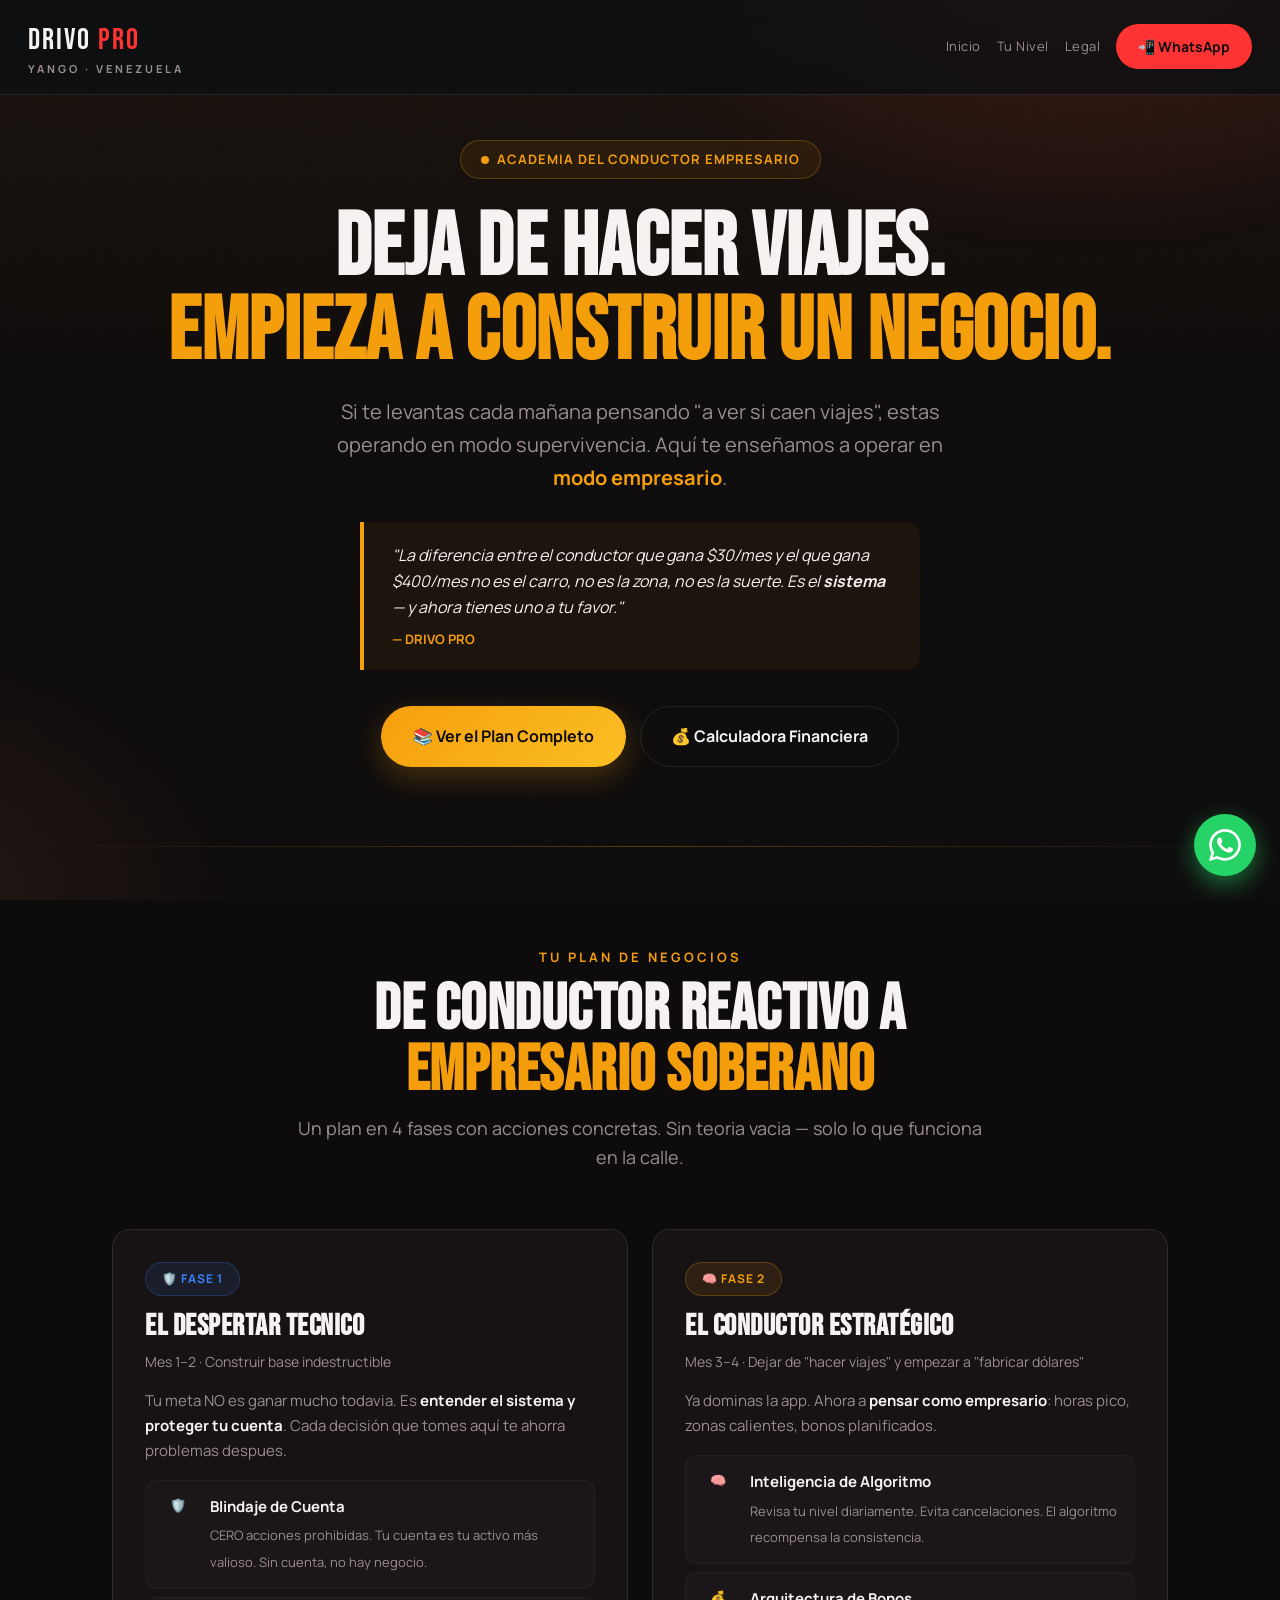
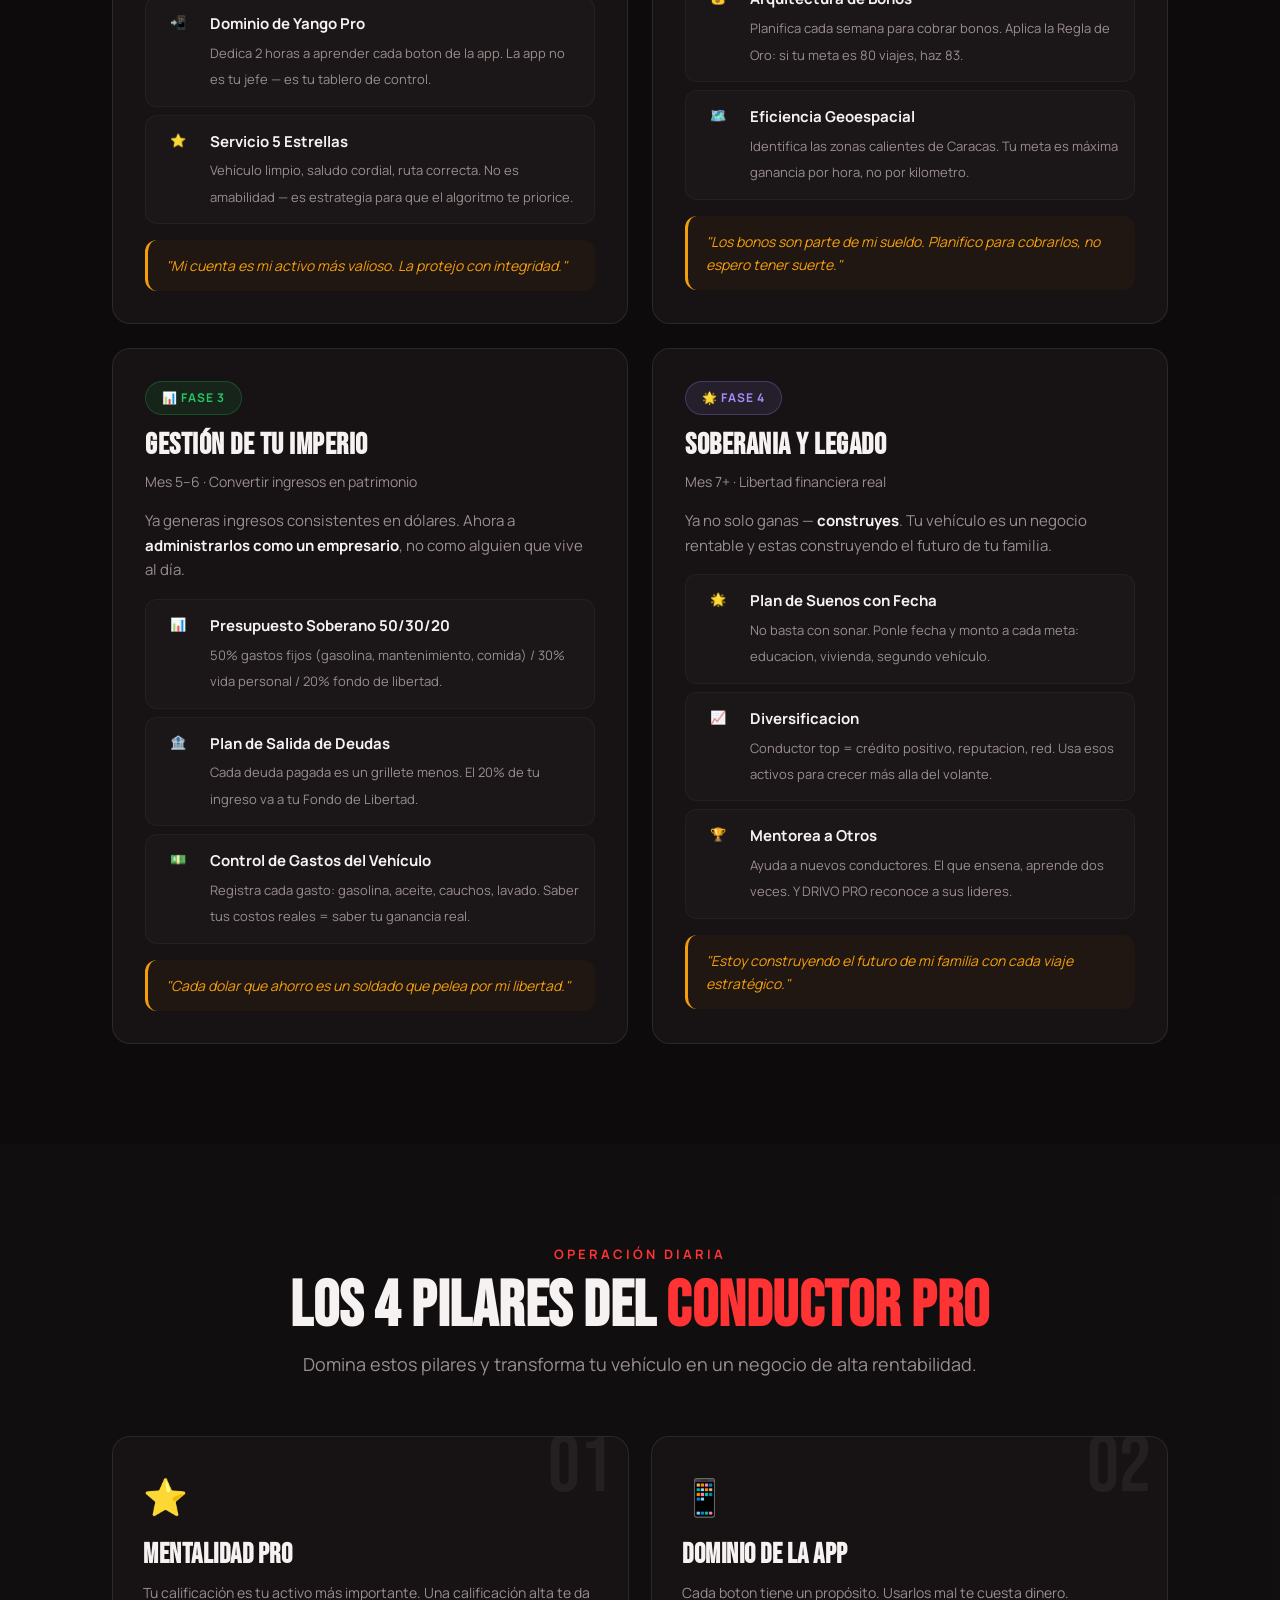
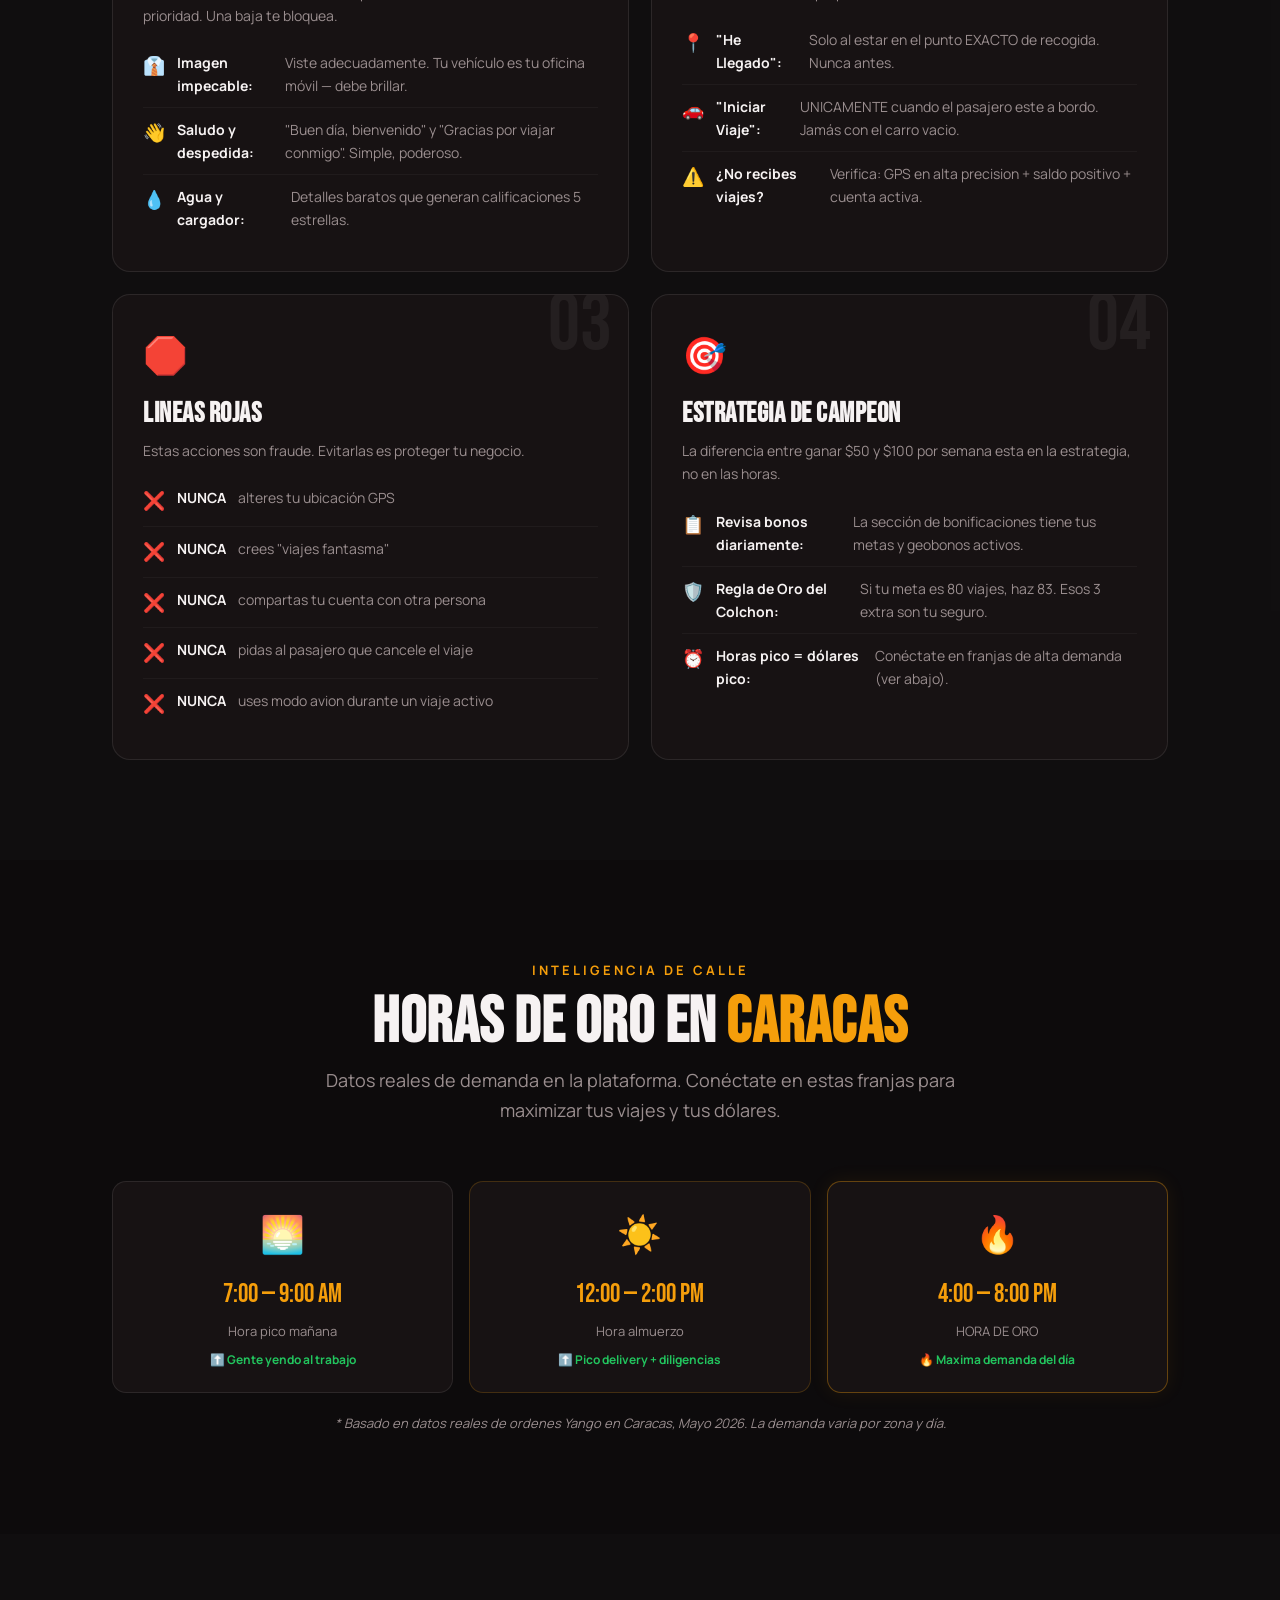
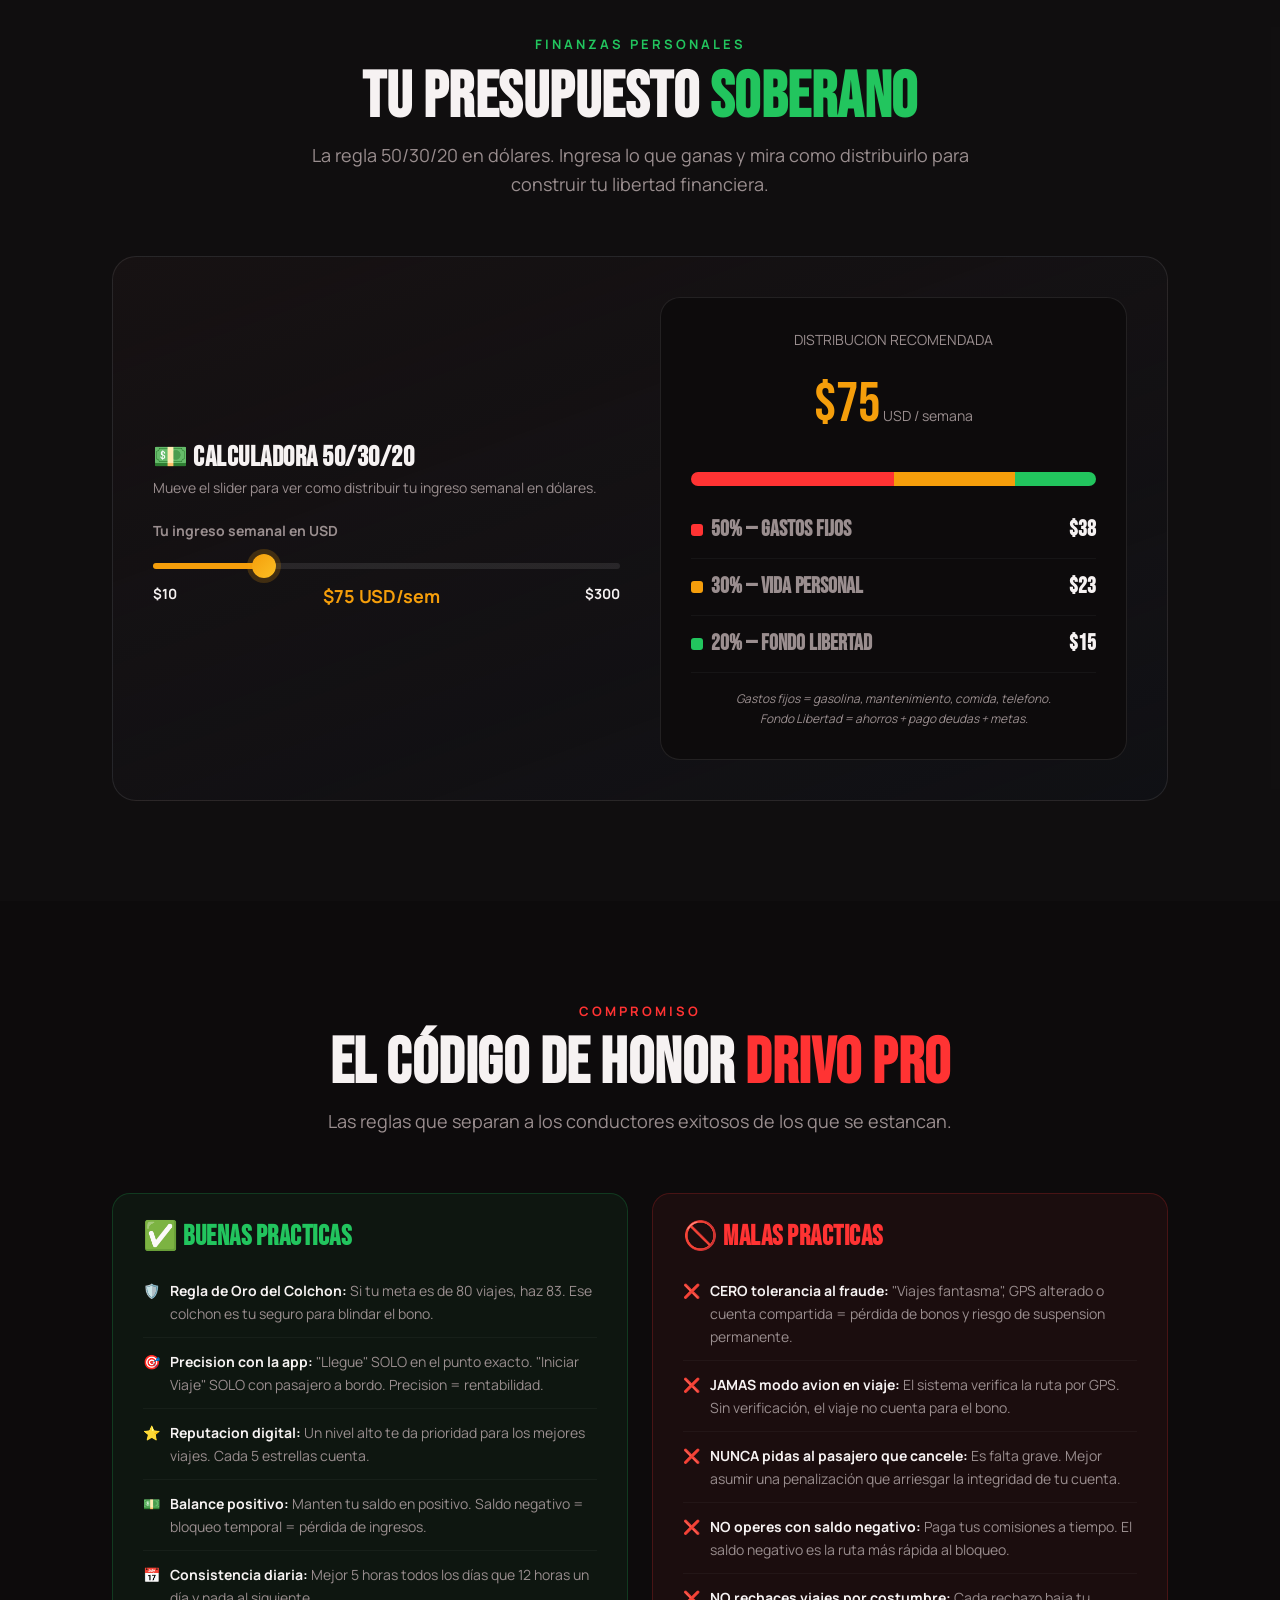
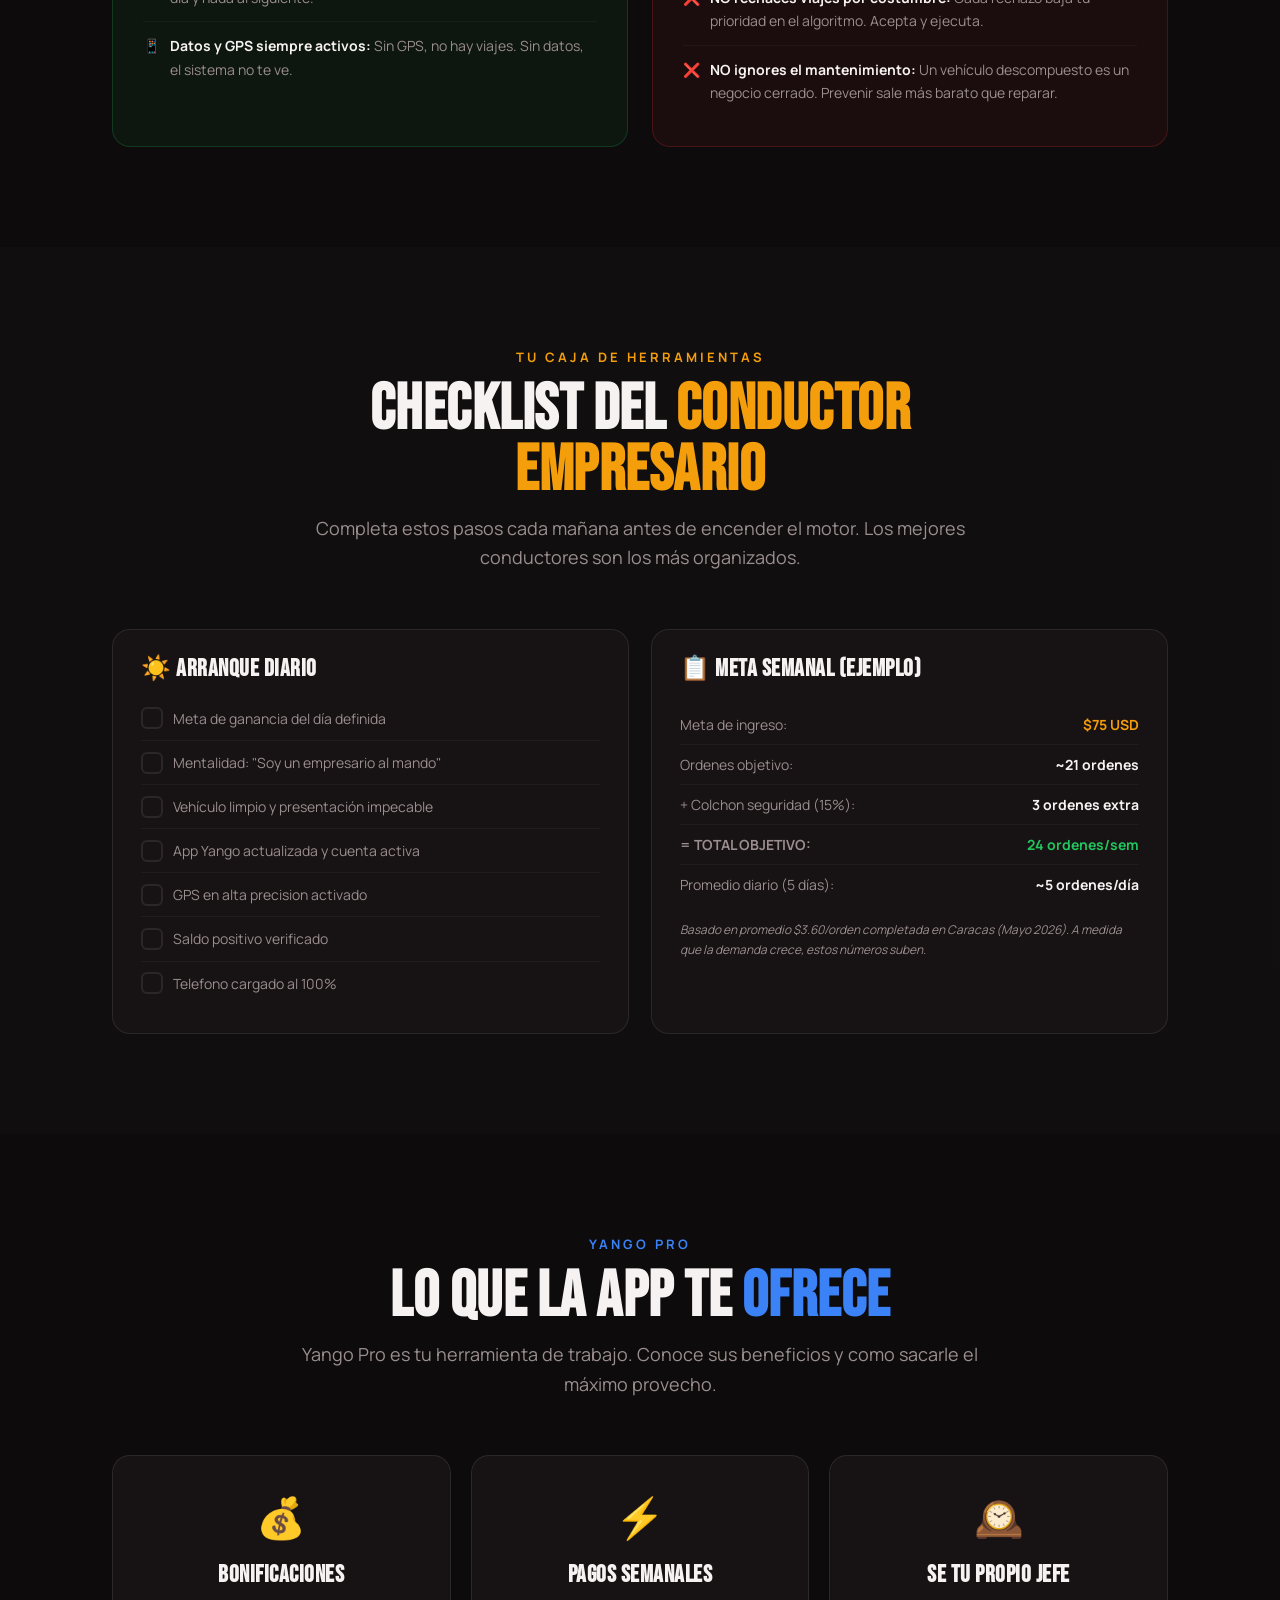
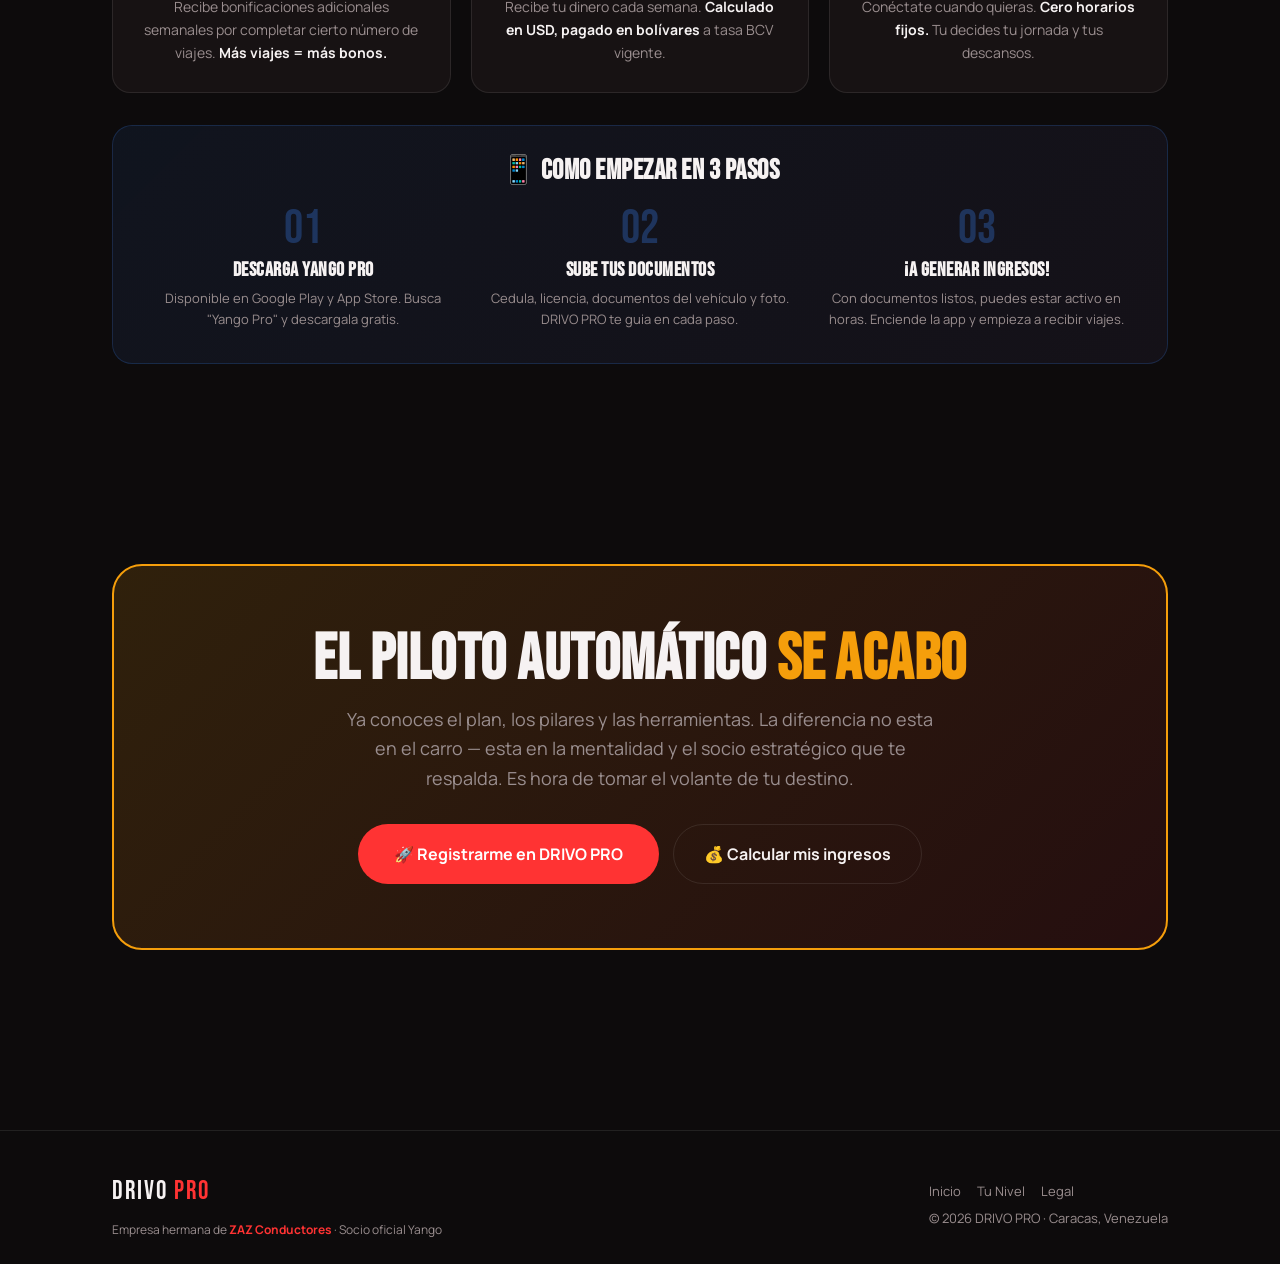
==== commit bf577d07: "feat(design-system): Manrope + CSS unificado + SEO + mobile-first - design-system.css: variables, na" ====
--- a/academia.html
+++ b/academia.html
@@ -16,72 +16,27 @@
 <meta property="og:type" content="article">
 <meta property="og:locale" content="es_VE">
 
+<link rel="canonical" href="https://richycorre.github.io/drivo-pro/academia.html">
 <link rel="preconnect" href="https://fonts.googleapis.com">
 <link rel="preconnect" href="https://fonts.gstatic.com" crossorigin>
-<link href="https://fonts.googleapis.com/css2?family=Bebas+Neue&family=DM+Sans:opsz,wght@9..40,400;9..40,500;9..40,700&display=swap" rel="stylesheet">
+<link href="https://fonts.googleapis.com/css2?family=Bebas+Neue&family=Manrope:wght@400;500;600;700&display=swap" rel="stylesheet">
+<link rel="stylesheet" href="design-system.css">
+
+<script type="application/ld+json">
+{
+  "@context": "https://schema.org",
+  "@type": "Article",
+  "headline": "Academia DRIVO PRO — De Conductor a Empresario",
+  "description": "El plan paso a paso para maximizar tus ingresos en dólares manejando con Yango en Caracas.",
+  "author": {"@type": "Organization", "name": "DRIVO PRO"},
+  "publisher": {"@type": "Organization", "name": "DRIVO PRO"}
+}
+</script>
 
 <style>
-:root{
-  --obsidiana:#0D0B0C;
-  --obsidiana-2:#171213;
-  --obsidiana-3:#1E1A1B;
-  --cian:#FF3333;
-  --cian-soft:#D81E1E;
-  --amarillo:#FF8A3D;
-  --verde:#22C55E;
-  --azul:#3B82F6;
-  --violeta:#A78BFA;
-  --oro:#F59E0B;
-  --blanco:#F6F2F2;
-  --gris:#9A8E8F;
-  --gris-line:rgba(255,255,255,.09);
-  --radius:18px;
-  --shadow:0 20px 60px rgba(0,0,0,.45);
-}
-*{margin:0;padding:0;box-sizing:border-box}
-html{scroll-behavior:smooth}
-body{
-  font-family:'DM Sans',sans-serif;
-  background:var(--obsidiana);
-  color:var(--blanco);
-  overflow-x:hidden;
-  line-height:1.65;
-  -webkit-font-smoothing:antialiased;
-}
-h1,h2,h3,h4,.bebas{font-family:'Bebas Neue',sans-serif;letter-spacing:.5px;line-height:1}
-.accent{color:var(--cian)}
-.gold{color:var(--oro)}
-.green{color:var(--verde)}
-.container{max-width:1100px;margin:0 auto;padding:0 22px}
-
-/* Atmosphere */
-body::before{
-  content:"";position:fixed;inset:0;z-index:-2;
-  background:
-    radial-gradient(700px 500px at 85% 0%, rgba(245,158,11,.10), transparent 60%),
-    radial-gradient(600px 400px at 0% 80%, rgba(255,51,51,.08), transparent 55%);
-  pointer-events:none;
-}
-
-/* NAV */
-nav{
-  position:fixed;top:0;left:0;right:0;z-index:50;
-  display:flex;align-items:center;justify-content:space-between;
-  padding:16px 28px;
-  background:rgba(10,14,20,.82);backdrop-filter:blur(14px);
-  border-bottom:1px solid var(--gris-line);
-}
-.logo{font-family:'Bebas Neue';font-size:30px;letter-spacing:2px;text-decoration:none;color:var(--blanco)}
-.logo span{color:var(--cian)}
-.logo small{font-size:11px;letter-spacing:3px;color:var(--gris);display:block;margin-top:-6px;font-family:'DM Sans';font-weight:700}
-.nav-cta{
-  background:var(--cian);color:var(--obsidiana);font-weight:700;
-  padding:11px 22px;border-radius:50px;text-decoration:none;font-size:14px;
-  transition:.25s;
-}
-.nav-cta:hover{background:var(--blanco);transform:translateY(-2px)}
-.nav-link{color:var(--gris);text-decoration:none;font-size:13px;letter-spacing:.5px;transition:color .2s}
-.nav-link:hover{color:var(--blanco)}
+/* ── Page-specific: academia.html ── */
+body{line-height:1.65}
+.container{max-width:1100px}
 
 /* HERO */
 .hero-academia{
@@ -101,7 +56,6 @@
   font-size:13px;font-weight:700;letter-spacing:1px;margin-bottom:28px;
 }
 .hero-badge .dot{width:8px;height:8px;border-radius:50%;background:var(--oro);animation:pulse 2s infinite}
-@keyframes pulse{0%,100%{opacity:1}50%{opacity:.4}}
 .hero-academia h1{font-size:clamp(48px,7vw,88px);margin-bottom:20px;line-height:.95}
 .hero-academia h1 .line2{display:block;color:var(--oro)}
 .hero-sub{font-size:20px;color:var(--gris);max-width:640px;margin:0 auto 16px}
@@ -113,30 +67,7 @@
 }
 .hero-quote cite{display:block;margin-top:8px;font-style:normal;font-size:13px;color:var(--oro);font-weight:700}
 .hero-ctas{display:flex;gap:14px;justify-content:center;flex-wrap:wrap}
-.btn-gold{
-  background:linear-gradient(135deg,var(--oro),#FBBF24);color:var(--obsidiana);font-weight:700;font-size:16px;
-  padding:16px 32px;border-radius:50px;text-decoration:none;
-  display:inline-flex;align-items:center;gap:10px;transition:.25s;
-  box-shadow:0 10px 30px rgba(245,158,11,.25);
-}
-.btn-gold:hover{transform:translateY(-3px);box-shadow:0 16px 40px rgba(245,158,11,.4)}
-.btn-outline{
-  background:transparent;color:var(--blanco);font-weight:700;font-size:16px;
-  padding:16px 30px;border-radius:50px;text-decoration:none;
-  border:1px solid var(--gris-line);transition:.25s;display:inline-flex;align-items:center;gap:8px;
-}
-.btn-outline:hover{border-color:var(--oro);color:var(--oro)}
-
-/* SECTIONS */
-.pad{padding:100px 0}
-.sec-head{text-align:center;max-width:700px;margin:0 auto 56px}
-.sec-tag{font-weight:700;letter-spacing:3px;font-size:13px;text-transform:uppercase}
-.sec-tag.red{color:var(--cian)}
-.sec-tag.gold{color:var(--oro)}
-.sec-tag.green{color:var(--verde)}
-.sec-tag.blue{color:var(--azul)}
-.sec-head h2{font-size:clamp(40px,5vw,64px);margin:12px 0}
-.sec-head p{color:var(--gris);font-size:18px}
+.sec-head{max-width:700px}
 
 /* MANIFESTO CARDS */
 .manifesto-grid{display:grid;grid-template-columns:1fr 1fr;gap:24px}
@@ -292,30 +223,19 @@
 .final-cta h2{font-size:clamp(42px,5vw,68px);margin-bottom:14px}
 .final-cta p{font-size:18px;color:var(--gris);margin-bottom:30px;max-width:600px;margin-left:auto;margin-right:auto}
 .final-ctas{display:flex;gap:14px;justify-content:center;flex-wrap:wrap}
-.btn-red{
-  background:var(--cian);color:var(--blanco);font-weight:700;font-size:16px;
-  padding:16px 36px;border-radius:50px;text-decoration:none;
-  display:inline-flex;align-items:center;gap:10px;transition:.25s;
-}
-.btn-red:hover{transform:translateY(-3px);box-shadow:0 12px 30px rgba(255,51,51,.4)}
-
-/* FOOTER */
-footer{padding:40px 22px 30px;border-top:1px solid var(--gris-line);margin-top:80px}
-.foot-grid{max-width:1100px;margin:0 auto;display:flex;justify-content:space-between;align-items:center;flex-wrap:wrap;gap:16px}
-footer .logo{font-size:24px}
-footer p{color:var(--gris);font-size:13px}
-
-/* RESPONSIVE */
+
+/* RESPONSIVE — page-specific */
 @media(max-width:900px){
   .manifesto-grid,.pilares-grid,.honor-grid,.finance-wrap{grid-template-columns:1fr}
   .hours-grid{grid-template-columns:1fr 1fr}
-  nav{padding:14px 16px}
 }
 @media(max-width:560px){
   .hours-grid{grid-template-columns:1fr}
   .hero-ctas{flex-direction:column;align-items:center}
-  .logo small{display:none}
-  .hide-mobile{display:none}
+  .final-ctas{flex-direction:column;align-items:center}
+  .checklist-card+.checklist-card{margin-top:0}
+  div[style*="grid-template-columns:1fr 1fr"]{grid-template-columns:1fr!important}
+  div[style*="grid-template-columns:repeat(3"]{grid-template-columns:1fr!important}
 }
 </style>
 </head>
@@ -328,7 +248,7 @@
     <a href="index.html" class="nav-link hide-mobile">Inicio</a>
     <a href="roadmap.html" class="nav-link hide-mobile">Tu Nivel</a>
     <a href="legal.html" class="nav-link hide-mobile">Legal</a>
-    <a href="https://wa.me/584223748677?text=Hola%20DRIVO%20PRO%2C%20quiero%20manejar%20con%20Yango" class="nav-cta">&#x1F4F2; WhatsApp</a>
+    <a href="https://wa.me/584223748677?text=Hola%20DRIVO%20PRO%2C%20quiero%20manejar%20con%20Yango" rel="noopener noreferrer" class="nav-cta">&#x1F4F2; WhatsApp</a>
   </div>
 </nav>
 
@@ -356,7 +276,7 @@
 ════════════════════════════════════════════════ -->
 <section class="pad" id="fases">
   <div class="container">
-    <div class="sec-head">
+    <div class="sec-head reveal">
       <div class="sec-tag gold">TU PLAN DE NEGOCIOS</div>
       <h2>De Conductor Reactivo a <span class="gold">Empresario Soberano</span></h2>
       <p>Un plan en 4 fases con acciones concretas. Sin teoria vacia &mdash; solo lo que funciona en la calle.</p>
@@ -429,7 +349,7 @@
 ════════════════════════════════════════════════ -->
 <section class="pad" style="background:rgba(255,255,255,.015)">
   <div class="container">
-    <div class="sec-head">
+    <div class="sec-head reveal">
       <div class="sec-tag red">OPERACIÓN DIARIA</div>
       <h2>Los 4 Pilares del <span class="accent">Conductor PRO</span></h2>
       <p>Domina estos pilares y transforma tu vehículo en un negocio de alta rentabilidad.</p>
@@ -500,7 +420,7 @@
 ════════════════════════════════════════════════ -->
 <section class="pad">
   <div class="container">
-    <div class="sec-head">
+    <div class="sec-head reveal">
       <div class="sec-tag gold">INTELIGENCIA DE CALLE</div>
       <h2>Horas de Oro en <span class="gold">Caracas</span></h2>
       <p>Datos reales de demanda en la plataforma. Conéctate en estas franjas para maximizar tus viajes y tus dólares.</p>
@@ -534,7 +454,7 @@
 ════════════════════════════════════════════════ -->
 <section class="pad" id="finanzas" style="background:rgba(255,255,255,.015)">
   <div class="container">
-    <div class="sec-head">
+    <div class="sec-head reveal">
       <div class="sec-tag green">FINANZAS PERSONALES</div>
       <h2>Tu Presupuesto <span class="green">Soberano</span></h2>
       <p>La regla 50/30/20 en dólares. Ingresa lo que ganas y mira como distribuirlo para construir tu libertad financiera.</p>
@@ -583,7 +503,7 @@
 ════════════════════════════════════════════════ -->
 <section class="pad">
   <div class="container">
-    <div class="sec-head">
+    <div class="sec-head reveal">
       <div class="sec-tag red">COMPROMISO</div>
       <h2>El Código de Honor <span class="accent">DRIVO PRO</span></h2>
       <p>Las reglas que separan a los conductores exitosos de los que se estancan.</p>
@@ -620,7 +540,7 @@
 ════════════════════════════════════════════════ -->
 <section class="pad" style="background:rgba(255,255,255,.015)">
   <div class="container">
-    <div class="sec-head">
+    <div class="sec-head reveal">
       <div class="sec-tag gold">TU CAJA DE HERRAMIENTAS</div>
       <h2>Checklist del <span class="gold">Conductor Empresario</span></h2>
       <p>Completa estos pasos cada mañana antes de encender el motor. Los mejores conductores son los más organizados.</p>
@@ -658,7 +578,7 @@
 ════════════════════════════════════════════════ -->
 <section class="pad">
   <div class="container">
-    <div class="sec-head">
+    <div class="sec-head reveal">
       <div class="sec-tag blue" style="color:var(--azul)">YANGO PRO</div>
       <h2>Lo que la App te <span style="color:var(--azul)">Ofrece</span></h2>
       <p>Yango Pro es tu herramienta de trabajo. Conoce sus beneficios y como sacarle el máximo provecho.</p>
@@ -713,7 +633,7 @@
       <h2>El Piloto Automático <span class="gold">se Acabo</span></h2>
       <p>Ya conoces el plan, los pilares y las herramientas. La diferencia no esta en el carro &mdash; esta en la mentalidad y el socio estratégico que te respalda. Es hora de tomar el volante de tu destino.</p>
       <div class="final-ctas">
-        <a href="https://wa.me/584223748677?text=Hola%20DRIVO%20PRO%2C%20quiero%20registrarme%20como%20conductor%20en%20Caracas" class="btn-red">&#x1F680; Registrarme en DRIVO PRO</a>
+        <a href="https://wa.me/584223748677?text=Hola%20DRIVO%20PRO%2C%20quiero%20registrarme%20como%20conductor%20en%20Caracas" rel="noopener noreferrer" class="btn-red">&#x1F680; Registrarme en DRIVO PRO</a>
         <a href="index.html#calculadora" class="btn-outline">&#x1F4B0; Calcular mis ingresos</a>
       </div>
     </div>
@@ -722,21 +642,25 @@
 
 <!-- FOOTER -->
 <footer>
-  <div class="foot-grid">
+  <div class="container foot-grid">
     <div>
-      <a href="index.html" class="logo">DRIVO<span> PRO</span></a>
-      <p style="margin-top:4px">Empresa hermana de <strong style="color:var(--cian)">ZAZ Conductores</strong></p>
-    </div>
-    <div style="text-align:right">
-      <p><a href="roadmap.html" style="color:var(--gris);text-decoration:none">Tu Nivel</a> &middot; <a href="legal.html" style="color:var(--gris);text-decoration:none">Términos y Condiciones</a> &middot; <a href="legal.html" style="color:var(--gris);text-decoration:none">Política de Privacidad</a></p>
-      <p style="margin-top:4px">&copy; 2026 DRIVO PRO &middot; Caracas, Venezuela</p>
+      <div class="logo">DRIVO<span> PRO</span></div>
+      <p class="hermana">Empresa hermana de <b>ZAZ Conductores</b> &middot; Socio oficial Yango</p>
+    </div>
+    <div>
+      <div class="foot-links">
+        <a href="index.html">Inicio</a>
+        <a href="roadmap.html">Tu Nivel</a>
+        <a href="legal.html">Legal</a>
+      </div>
+      <p style="margin-top:6px">&copy; 2026 DRIVO PRO &middot; Caracas, Venezuela</p>
     </div>
   </div>
 </footer>
 
 <!-- WA FLOAT -->
-<a href="https://wa.me/584223748677?text=Hola%20DRIVO%20PRO%2C%20quiero%20info%20para%20manejar%20en%20Caracas" style="position:fixed;bottom:24px;right:24px;z-index:60;width:62px;height:62px;border-radius:50%;background:#25D366;display:grid;place-items:center;box-shadow:0 8px 24px rgba(37,211,102,.5);text-decoration:none;transition:.25s" aria-label="WhatsApp">
-  <svg width="32" height="32" viewBox="0 0 24 24" fill="#fff"><path d="M.057 24l1.687-6.163c-1.041-1.804-1.588-3.849-1.587-5.946.003-6.556 5.338-11.891 11.893-11.891 3.181.001 6.167 1.24 8.413 3.488 2.245 2.248 3.481 5.236 3.48 8.414-.003 6.557-5.338 11.892-11.893 11.892-1.99-.001-3.951-.5-5.688-1.448l-6.305 1.654zm6.597-3.807c1.676.995 3.276 1.591 5.392 1.592 5.448 0 9.886-4.434 9.889-9.885.002-5.462-4.415-9.89-9.881-9.892-5.452 0-9.887 4.434-9.889 9.884-.001 2.225.651 3.891 1.746 5.634l-.999 3.648 3.742-.981zm11.387-5.464c-.074-.124-.272-.198-.57-.347-.297-.149-1.758-.868-2.031-.967-.272-.099-.47-.149-.669.149-.198.297-.768.967-.941 1.165-.173.198-.347.223-.644.074-.297-.149-1.255-.462-2.39-1.475-.883-.788-1.48-1.761-1.653-2.059-.173-.297-.018-.458.13-.606.134-.133.298-.347.446-.521.151-.172.2-.296.3-.495.099-.198.05-.372-.025-.521-.075-.148-.669-1.611-.916-2.206-.242-.579-.487-.501-.669-.51l-.57-.01c-.198 0-.52.074-.792.372s-1.04 1.016-1.04 2.479 1.065 2.876 1.213 3.074c.149.198 2.095 3.2 5.076 4.487.709.306 1.263.489 1.694.626.712.226 1.36.194 1.872.118.571-.085 1.758-.719 2.006-1.413.248-.694.248-1.289.173-1.413z"/></svg>
+<a href="https://wa.me/584223748677?text=Hola%20DRIVO%20PRO%2C%20quiero%20info%20para%20manejar%20en%20Caracas" rel="noopener noreferrer" class="wa-float" aria-label="WhatsApp">
+  <svg viewBox="0 0 24 24"><path d="M.057 24l1.687-6.163c-1.041-1.804-1.588-3.849-1.587-5.946.003-6.556 5.338-11.891 11.893-11.891 3.181.001 6.167 1.24 8.413 3.488 2.245 2.248 3.481 5.236 3.48 8.414-.003 6.557-5.338 11.892-11.893 11.892-1.99-.001-3.951-.5-5.688-1.448l-6.305 1.654zm6.597-3.807c1.676.995 3.276 1.591 5.392 1.592 5.448 0 9.886-4.434 9.889-9.885.002-5.462-4.415-9.89-9.881-9.892-5.452 0-9.887 4.434-9.889 9.884-.001 2.225.651 3.891 1.746 5.634l-.999 3.648 3.742-.981zm11.387-5.464c-.074-.124-.272-.198-.57-.347-.297-.149-1.758-.868-2.031-.967-.272-.099-.47-.149-.669.149-.198.297-.768.967-.941 1.165-.173.198-.347.223-.644.074-.297-.149-1.255-.462-2.39-1.475-.883-.788-1.48-1.761-1.653-2.059-.173-.297-.018-.458.13-.606.134-.133.298-.347.446-.521.151-.172.2-.296.3-.495.099-.198.05-.372-.025-.521-.075-.148-.669-1.611-.916-2.206-.242-.579-.487-.501-.669-.51l-.57-.01c-.198 0-.52.074-.792.372s-1.04 1.016-1.04 2.479 1.065 2.876 1.213 3.074c.149.198 2.095 3.2 5.076 4.487.709.306 1.263.489 1.694.626.712.226 1.36.194 1.872.118.571-.085 1.758-.719 2.006-1.413.248-.694.248-1.289.173-1.413z"/></svg>
 </a>
 
 <script>
@@ -756,6 +680,19 @@
 document.querySelectorAll('.check-box').forEach(cb => {
   cb.addEventListener('click', function(){ this.classList.toggle('checked'); });
 });
+
+// Scroll Reveal
+const revealObs = new IntersectionObserver((entries) => {
+  entries.forEach(e => { if(e.isIntersecting){ e.target.classList.add('on'); revealObs.unobserve(e.target); }});
+}, {threshold: 0.12, rootMargin: '0px 0px -40px 0px'});
+document.querySelectorAll('.reveal').forEach(el => revealObs.observe(el));
+
+// Nav scroll
+window.addEventListener('scroll', () => {
+  const nav = document.querySelector('nav');
+  if(window.scrollY > 80) nav.classList.add('scrolled');
+  else nav.classList.remove('scrolled');
+}, {passive: true});
 </script>
 </body>
 </html>
--- a/design-system.css
+++ b/design-system.css
@@ -0,0 +1,345 @@
+/* ═══════════════════════════════════════════════════════
+   DRIVO PRO — Design System v1.0
+   Manrope + Bebas Neue | Mobile-first | Obsidiana dark
+   Shared across: index · roadmap · academia · legal
+   ═══════════════════════════════════════════════════════ */
+
+:root{
+  --obsidiana:#0D0B0C;
+  --obsidiana-2:#171213;
+  --obsidiana-3:#1E1A1B;
+  --cian:#FF3333;
+  --cian-soft:#D81E1E;
+  --rojo:#FF3333;
+  --amarillo:#FF8A3D;
+  --naranja:#FF8A3D;
+  --verde:#22C55E;
+  --azul:#3B82F6;
+  --violeta:#A78BFA;
+  --dorado:#F59E0B;
+  --oro:#F59E0B;
+  --blanco:#F6F2F2;
+  --gris:#9A8E8F;
+  --gris-line:rgba(255,255,255,.09);
+  --radius:18px;
+  --shadow:0 20px 60px rgba(0,0,0,.45);
+}
+
+*,*::before,*::after{margin:0;padding:0;box-sizing:border-box}
+html{scroll-behavior:smooth}
+
+body{
+  font-family:'Manrope',sans-serif;
+  background:var(--obsidiana);
+  color:var(--blanco);
+  overflow-x:hidden;
+  line-height:1.6;
+  -webkit-font-smoothing:antialiased;
+  -webkit-tap-highlight-color:transparent;
+  text-size-adjust:100%;
+  -webkit-text-size-adjust:100%;
+}
+
+h1,h2,h3,h4,.bebas{
+  font-family:'Bebas Neue',sans-serif;
+  letter-spacing:.5px;line-height:.95;
+}
+
+.container{max-width:1180px;margin:0 auto;padding:0 22px}
+.accent{color:var(--cian)}
+.gold{color:var(--oro)}
+.green{color:var(--verde)}
+section{position:relative}
+
+/* ── Atmosphere ── */
+body::before{
+  content:"";position:fixed;inset:0;z-index:-2;
+  background:
+    radial-gradient(800px 500px at 85% -5%,rgba(255,51,51,.18),transparent 60%),
+    radial-gradient(700px 500px at -10% 100%,rgba(255,138,61,.10),transparent 55%);
+  pointer-events:none;
+}
+body::after{
+  content:"";position:fixed;inset:0;z-index:-1;opacity:.03;pointer-events:none;
+  background-image:url("data:image/svg+xml,%3Csvg xmlns='http://www.w3.org/2000/svg' width='120' height='120'%3E%3Cfilter id='n'%3E%3CfeTurbulence type='fractalNoise' baseFrequency='0.9' numOctaves='3'/%3E%3C/filter%3E%3Crect width='100%25' height='100%25' filter='url(%23n)'/%3E%3C/svg%3E");
+}
+
+/* ══════════════════════════════
+   NAV — fixed, glass, scrolled
+   ══════════════════════════════ */
+nav{
+  position:fixed;top:0;left:0;right:0;z-index:50;
+  display:flex;align-items:center;justify-content:space-between;
+  padding:16px 28px;
+  background:rgba(10,14,20,.72);backdrop-filter:blur(14px);
+  border-bottom:1px solid var(--gris-line);
+  transition:padding .3s,background .3s;
+}
+nav.scrolled{padding:10px 28px;background:rgba(10,14,20,.95)}
+
+.logo{
+  font-family:'Bebas Neue';font-size:30px;letter-spacing:2px;
+  text-decoration:none;color:var(--blanco);
+}
+.logo span{color:var(--cian)}
+.logo small{
+  font-size:11px;letter-spacing:3px;color:var(--gris);
+  display:block;margin-top:-6px;
+  font-family:'Manrope';font-weight:700;
+}
+
+.nav-cta{
+  background:var(--cian);color:var(--obsidiana);font-weight:700;
+  padding:11px 22px;border-radius:50px;text-decoration:none;
+  font-size:14px;transition:.25s;border:none;cursor:pointer;
+  min-height:44px;display:inline-flex;align-items:center;
+}
+.nav-cta:hover{background:var(--blanco);transform:translateY(-2px)}
+
+.nav-link{
+  color:var(--gris);text-decoration:none;font-size:13px;
+  letter-spacing:.5px;transition:color .2s;
+  min-height:44px;display:inline-flex;align-items:center;
+}
+.nav-link:hover{color:var(--blanco)}
+
+/* ══════════════════════════════
+   SECTIONS
+   ══════════════════════════════ */
+.pad{padding:100px 0}
+.sec-head{text-align:center;max-width:680px;margin:0 auto 56px}
+.sec-tag{
+  color:var(--cian);font-weight:700;letter-spacing:3px;
+  font-size:13px;text-transform:uppercase;
+}
+.sec-tag.gold{color:var(--oro)}
+.sec-tag.green{color:var(--verde)}
+.sec-tag.blue{color:var(--azul)}
+.sec-tag.red{color:var(--cian)}
+.sec-head h2{font-size:clamp(40px,5vw,64px);margin:12px 0}
+.sec-head p{color:var(--gris);font-size:18px}
+
+/* ══════════════════════════════
+   SCROLL REVEAL
+   ══════════════════════════════ */
+.reveal{
+  opacity:0;transform:translateY(32px);
+  transition:opacity .7s cubic-bezier(.16,1,.3,1),transform .7s cubic-bezier(.16,1,.3,1);
+}
+.reveal.on{opacity:1;transform:translateY(0)}
+.reveal-d1{transition-delay:.1s}
+.reveal-d2{transition-delay:.2s}
+.reveal-d3{transition-delay:.3s}
+.reveal-d4{transition-delay:.4s}
+.reveal-d5{transition-delay:.5s}
+
+/* ══════════════════════════════
+   SECTION DIVIDERS
+   ══════════════════════════════ */
+.section-divider,.divider{
+  height:1px;max-width:800px;margin:0 auto;
+  background:linear-gradient(90deg,transparent,rgba(255,51,51,.2),rgba(255,138,61,.15),transparent);
+}
+
+/* ══════════════════════════════
+   GLASSMORPHISM
+   ══════════════════════════════ */
+.glass{
+  background:rgba(23,18,19,.55);
+  backdrop-filter:blur(16px);-webkit-backdrop-filter:blur(16px);
+  border:1px solid rgba(255,255,255,.06);
+}
+.glass::after{
+  content:"";position:absolute;top:0;left:0;right:0;height:1px;
+  background:linear-gradient(90deg,transparent,rgba(255,255,255,.12),transparent);
+  pointer-events:none;
+}
+
+/* ══════════════════════════════
+   GRADIENTS
+   ══════════════════════════════ */
+.grad-gold{
+  background:linear-gradient(135deg,#F59E0B,#FBBF24);
+  -webkit-background-clip:text;-webkit-text-fill-color:transparent;
+  background-clip:text;
+}
+.grad-red{
+  background:linear-gradient(135deg,#FF3333,#FF6655);
+  -webkit-background-clip:text;-webkit-text-fill-color:transparent;
+  background-clip:text;
+}
+
+/* ══════════════════════════════
+   BUTTONS
+   ══════════════════════════════ */
+.btn-primary{
+  background:var(--cian);color:var(--obsidiana);font-weight:700;font-size:16px;
+  padding:16px 32px;border-radius:50px;text-decoration:none;
+  display:inline-flex;align-items:center;gap:10px;
+  transition:.25s;border:none;cursor:pointer;
+  box-shadow:0 10px 30px rgba(255,51,51,.3);
+  animation:glow-cta 3s ease-in-out infinite;
+  min-height:48px;
+}
+.btn-primary:hover{transform:translateY(-3px);box-shadow:0 16px 40px rgba(255,51,51,.45)}
+
+@keyframes glow-cta{
+  0%,100%{box-shadow:0 10px 30px rgba(255,51,51,.3)}
+  50%{box-shadow:0 10px 30px rgba(255,51,51,.3),0 0 50px rgba(255,51,51,.12)}
+}
+
+.btn-ghost{
+  background:transparent;color:var(--blanco);font-weight:700;font-size:16px;
+  padding:16px 30px;border-radius:50px;text-decoration:none;
+  border:1px solid var(--gris-line);transition:.25s;
+  display:inline-flex;align-items:center;gap:8px;min-height:48px;
+}
+.btn-ghost:hover{border-color:var(--cian);color:var(--cian)}
+
+.btn-red{
+  display:inline-flex;align-items:center;gap:10px;
+  background:var(--cian);color:#fff;font-weight:700;font-size:16px;
+  padding:16px 36px;border-radius:50px;border:none;cursor:pointer;
+  transition:.25s;text-decoration:none;min-height:48px;
+}
+.btn-red:hover{transform:translateY(-3px);box-shadow:0 12px 30px rgba(255,51,51,.4)}
+
+.btn-gold{
+  display:inline-flex;align-items:center;gap:10px;
+  background:linear-gradient(135deg,var(--oro),#FBBF24);color:var(--obsidiana);
+  font-weight:700;font-size:16px;padding:16px 32px;border-radius:50px;
+  text-decoration:none;transition:.25s;
+  box-shadow:0 10px 30px rgba(245,158,11,.25);min-height:48px;
+}
+.btn-gold:hover{transform:translateY(-3px);box-shadow:0 16px 40px rgba(245,158,11,.4)}
+
+.btn-outline{
+  background:transparent;color:var(--blanco);font-weight:700;font-size:16px;
+  padding:16px 30px;border-radius:50px;text-decoration:none;
+  border:1px solid var(--gris-line);transition:.25s;
+  display:inline-flex;align-items:center;gap:8px;min-height:48px;
+}
+.btn-outline:hover{border-color:var(--oro);color:var(--oro)}
+
+.btn-wa{
+  display:inline-flex;align-items:center;gap:8px;
+  background:#25D366;color:#fff;font-weight:700;font-size:16px;
+  padding:16px 28px;border-radius:50px;border:none;cursor:pointer;
+  transition:.25s;text-decoration:none;min-height:48px;
+}
+.btn-wa:hover{transform:translateY(-2px);box-shadow:0 12px 30px rgba(37,211,102,.4)}
+
+.btn-dark{
+  background:var(--obsidiana);color:var(--blanco);font-weight:700;
+  padding:18px 42px;border-radius:50px;text-decoration:none;
+  display:inline-block;transition:.25s;min-height:48px;
+}
+.btn-dark:hover{transform:translateY(-3px);box-shadow:0 16px 40px rgba(0,0,0,.3)}
+
+/* ══════════════════════════════
+   ANIMATIONS
+   ══════════════════════════════ */
+@keyframes fadeUp{from{opacity:0;transform:translateY(28px)}to{opacity:1;transform:translateY(0)}}
+@keyframes pulse{0%,100%{opacity:1}50%{opacity:.4}}
+@keyframes bounce{0%,100%{transform:translateX(-50%) translateY(0)}50%{transform:translateX(-50%) translateY(-10px)}}
+
+/* ══════════════════════════════
+   WA FLOAT
+   ══════════════════════════════ */
+.wa-float{
+  position:fixed;bottom:24px;right:24px;z-index:60;
+  width:62px;height:62px;border-radius:50%;background:#25D366;
+  display:grid;place-items:center;
+  box-shadow:0 8px 24px rgba(37,211,102,.5);
+  text-decoration:none;transition:.25s;animation:pulse-wa 2.5s infinite;
+}
+.wa-float:hover{transform:scale(1.1)}
+.wa-float svg{width:32px;height:32px;fill:#fff}
+
+@keyframes pulse-wa{
+  0%{box-shadow:0 8px 24px rgba(37,211,102,.5)}
+  50%{box-shadow:0 8px 24px rgba(37,211,102,.5),0 0 0 14px rgba(37,211,102,0)}
+  100%{box-shadow:0 8px 24px rgba(37,211,102,.5)}
+}
+
+/* ══════════════════════════════
+   FOOTER — unified
+   ══════════════════════════════ */
+footer{
+  padding:40px 0 24px;border-top:1px solid var(--gris-line);margin-top:80px;
+}
+.foot-grid{
+  max-width:1180px;margin:0 auto;padding:0 22px;
+  display:flex;justify-content:space-between;align-items:center;
+  flex-wrap:wrap;gap:16px;
+}
+footer .logo{font-size:26px}
+footer p{color:var(--gris);font-size:13px}
+.hermana{color:var(--gris);font-size:12px;margin-top:6px}
+.hermana b,.hermana strong{color:var(--cian)}
+.foot-links{display:flex;gap:16px;flex-wrap:wrap}
+.foot-links a{color:var(--gris);text-decoration:none;font-size:13px;transition:color .2s}
+.foot-links a:hover{color:var(--blanco)}
+
+/* ══════════════════════════════
+   CARDS — shared
+   ══════════════════════════════ */
+.card{
+  background:var(--obsidiana-2);border:1px solid var(--gris-line);
+  border-radius:14px;padding:24px;transition:border-color .2s;
+}
+.card:hover{border-color:var(--dorado)}
+
+/* ══════════════════════════════
+   FAQ — shared
+   ══════════════════════════════ */
+.faq-item{border-bottom:1px solid var(--gris-line);padding:20px 0}
+.faq-q{
+  cursor:pointer;display:flex;justify-content:space-between;align-items:center;
+  font-family:'Bebas Neue';font-size:24px;letter-spacing:.5px;
+  user-select:none;
+}
+.faq-q .faq-icon{transition:transform .3s;font-size:20px;color:var(--cian)}
+.faq-item.open .faq-icon{transform:rotate(45deg)}
+.faq-a{
+  max-height:0;overflow:hidden;transition:max-height .4s ease;
+  color:var(--gris);font-size:15px;line-height:1.7;
+}
+.faq-item.open .faq-a{max-height:300px;padding-top:12px}
+
+/* ══════════════════════════════
+   MOBILE-FIRST RESPONSIVE
+   ══════════════════════════════ */
+@media(max-width:900px){
+  nav{padding:14px 18px}
+  .pad{padding:72px 0}
+}
+
+@media(max-width:560px){
+  .logo small{display:none}
+  .hide-mobile{display:none}
+
+  .pad{padding:56px 0}
+  .sec-head{margin-bottom:32px}
+  .sec-head h2{font-size:clamp(32px,8vw,48px)}
+  .sec-head p{font-size:15px}
+
+  .btn-primary,.btn-ghost,.btn-outline,.btn-red,.btn-gold,.btn-wa{
+    width:100%;justify-content:center;
+    padding:16px 20px;font-size:15px;
+  }
+
+  .wa-float{bottom:16px;right:16px;width:56px;height:56px}
+  .wa-float svg{width:28px;height:28px}
+
+  footer{padding:28px 0 16px;margin-top:48px}
+  .foot-grid{flex-direction:column;text-align:center;gap:12px}
+  .foot-links{justify-content:center}
+
+  .faq-q{font-size:20px}
+}
+
+/* ── Touch-friendly ── */
+@media(hover:none){
+  .nav-link{padding:8px 4px}
+}
